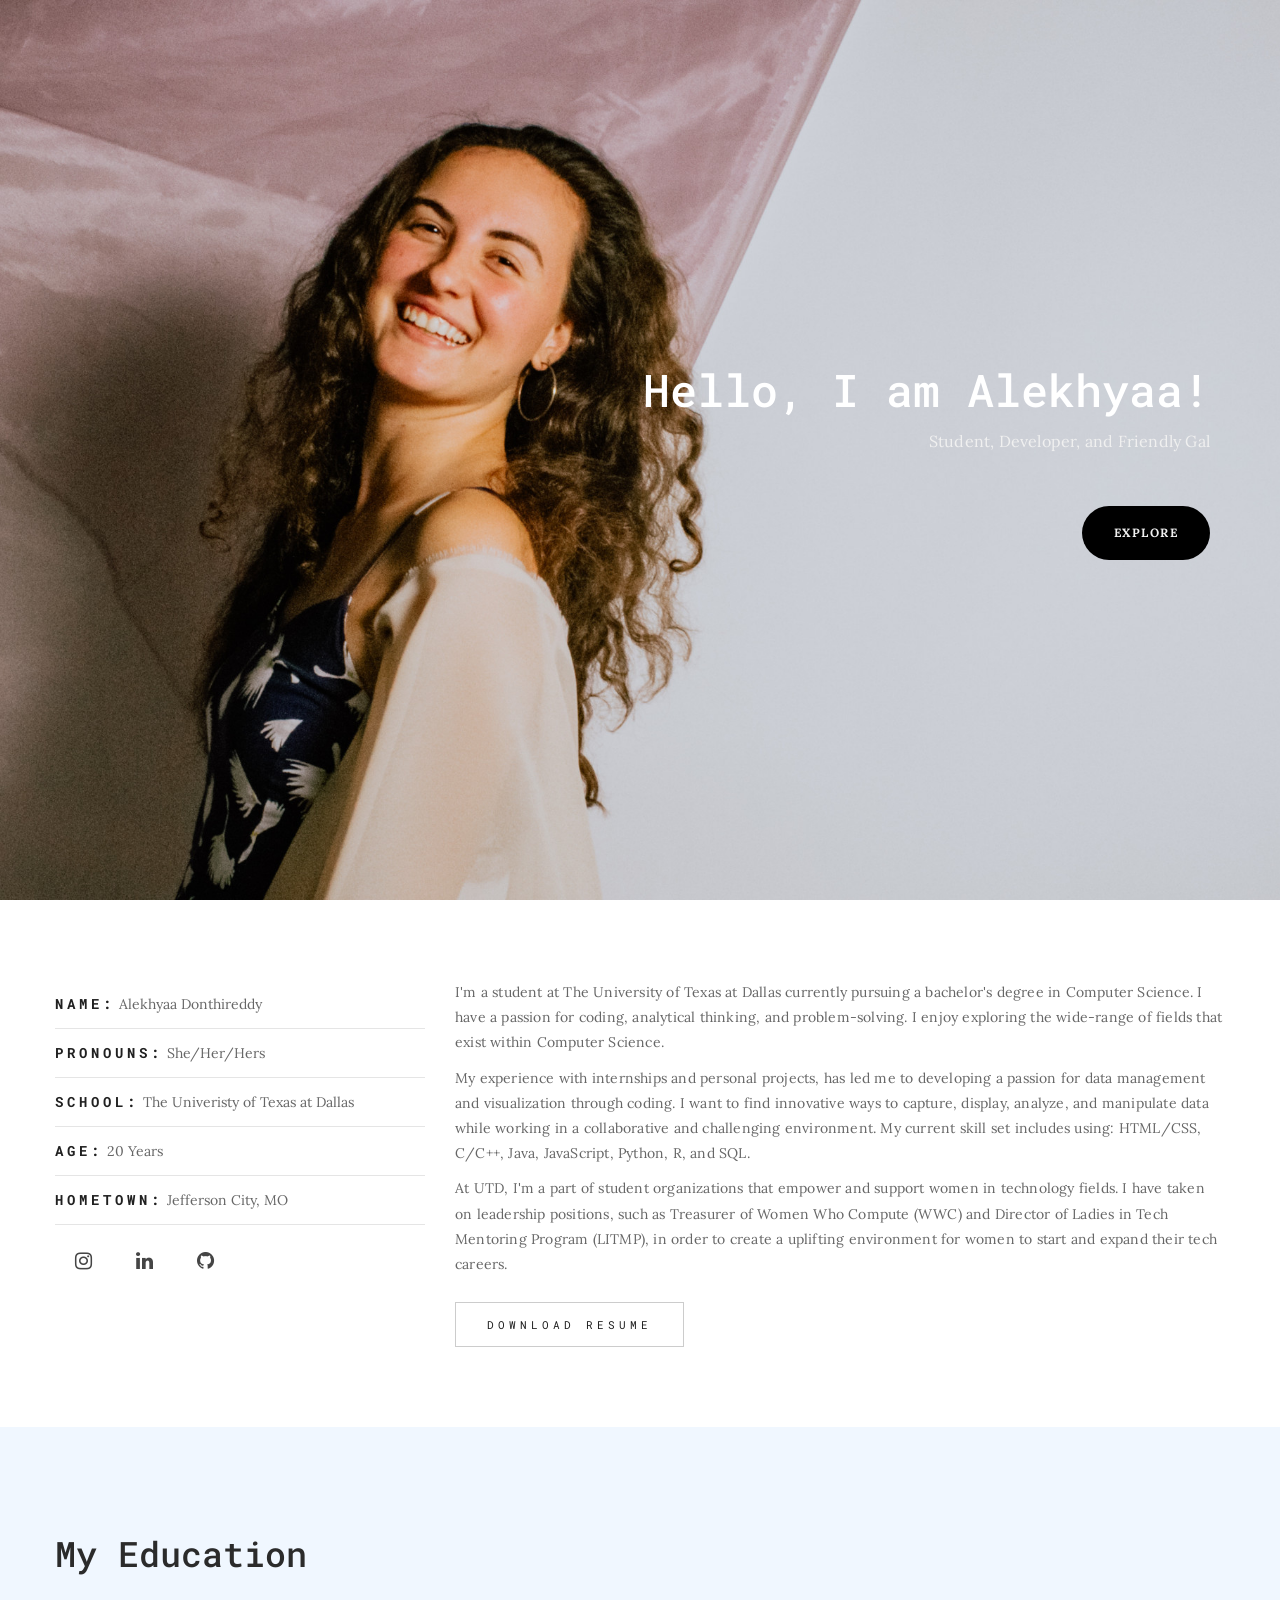
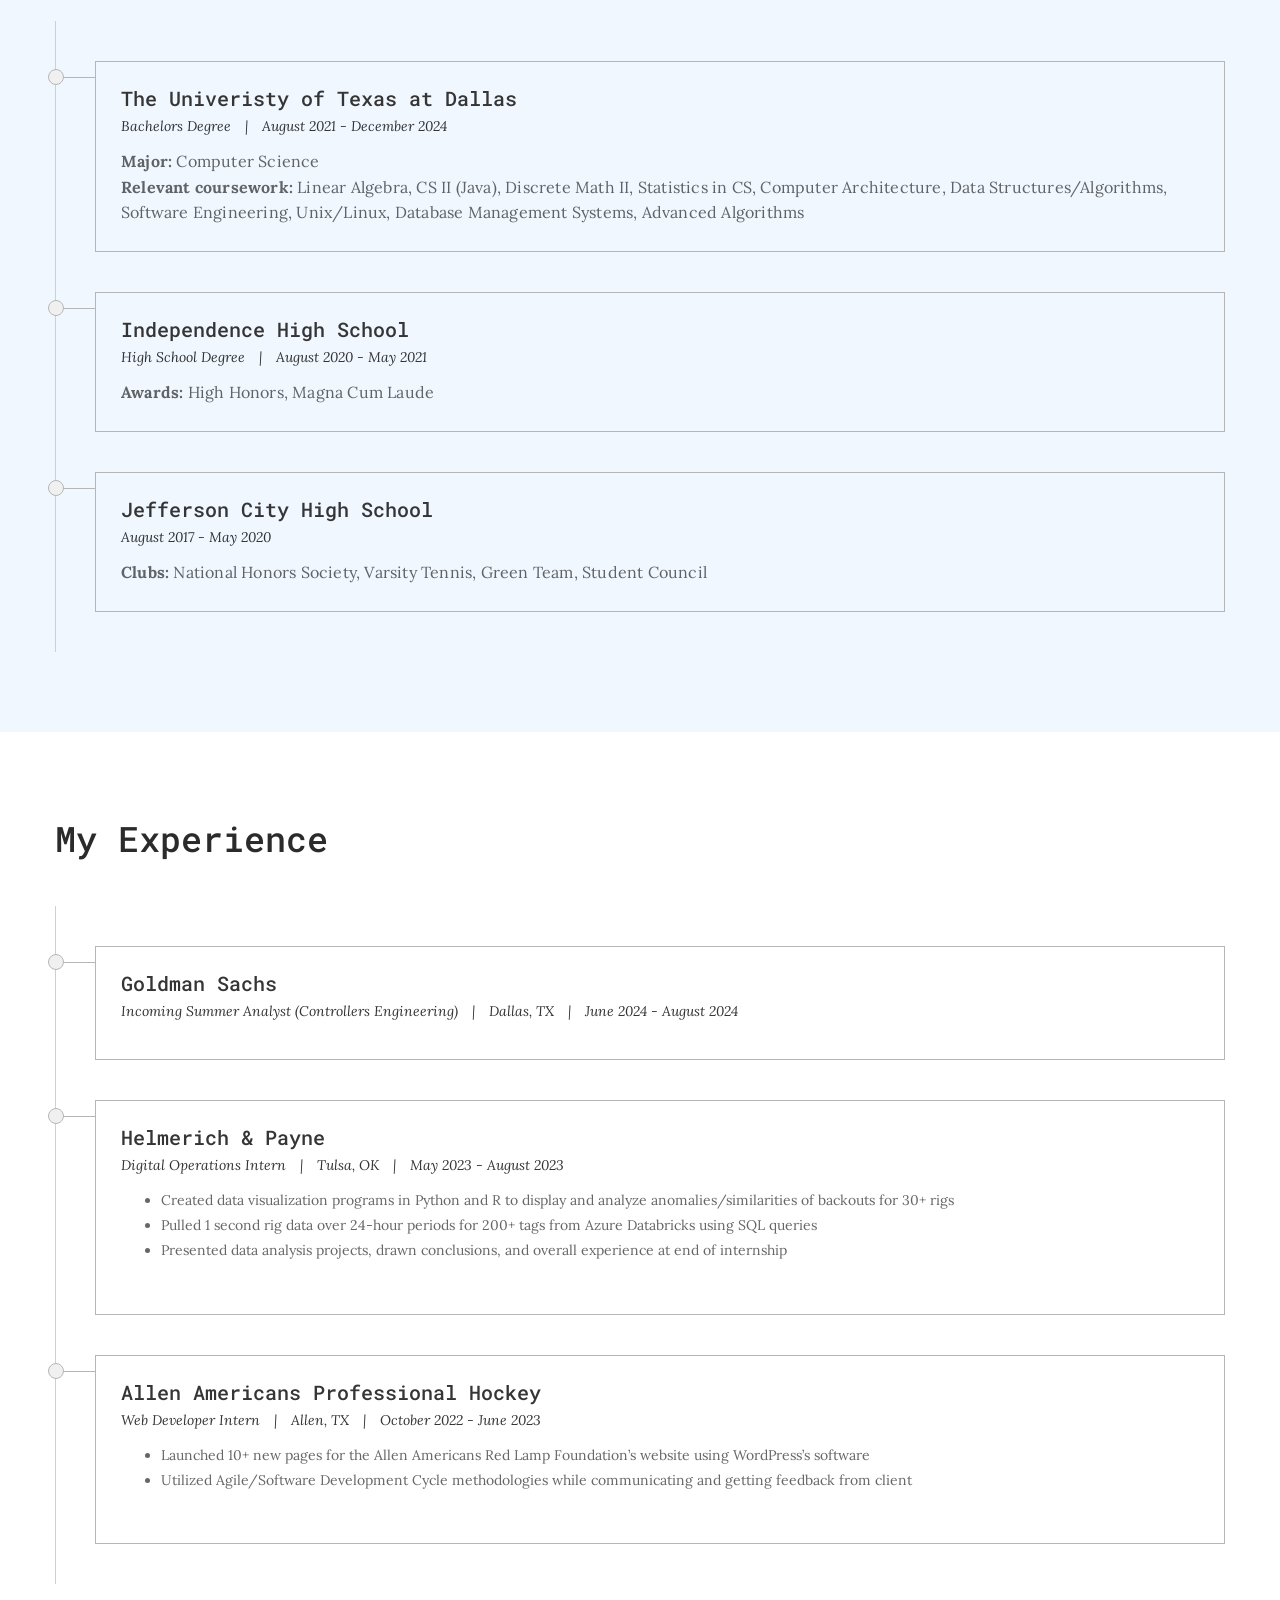
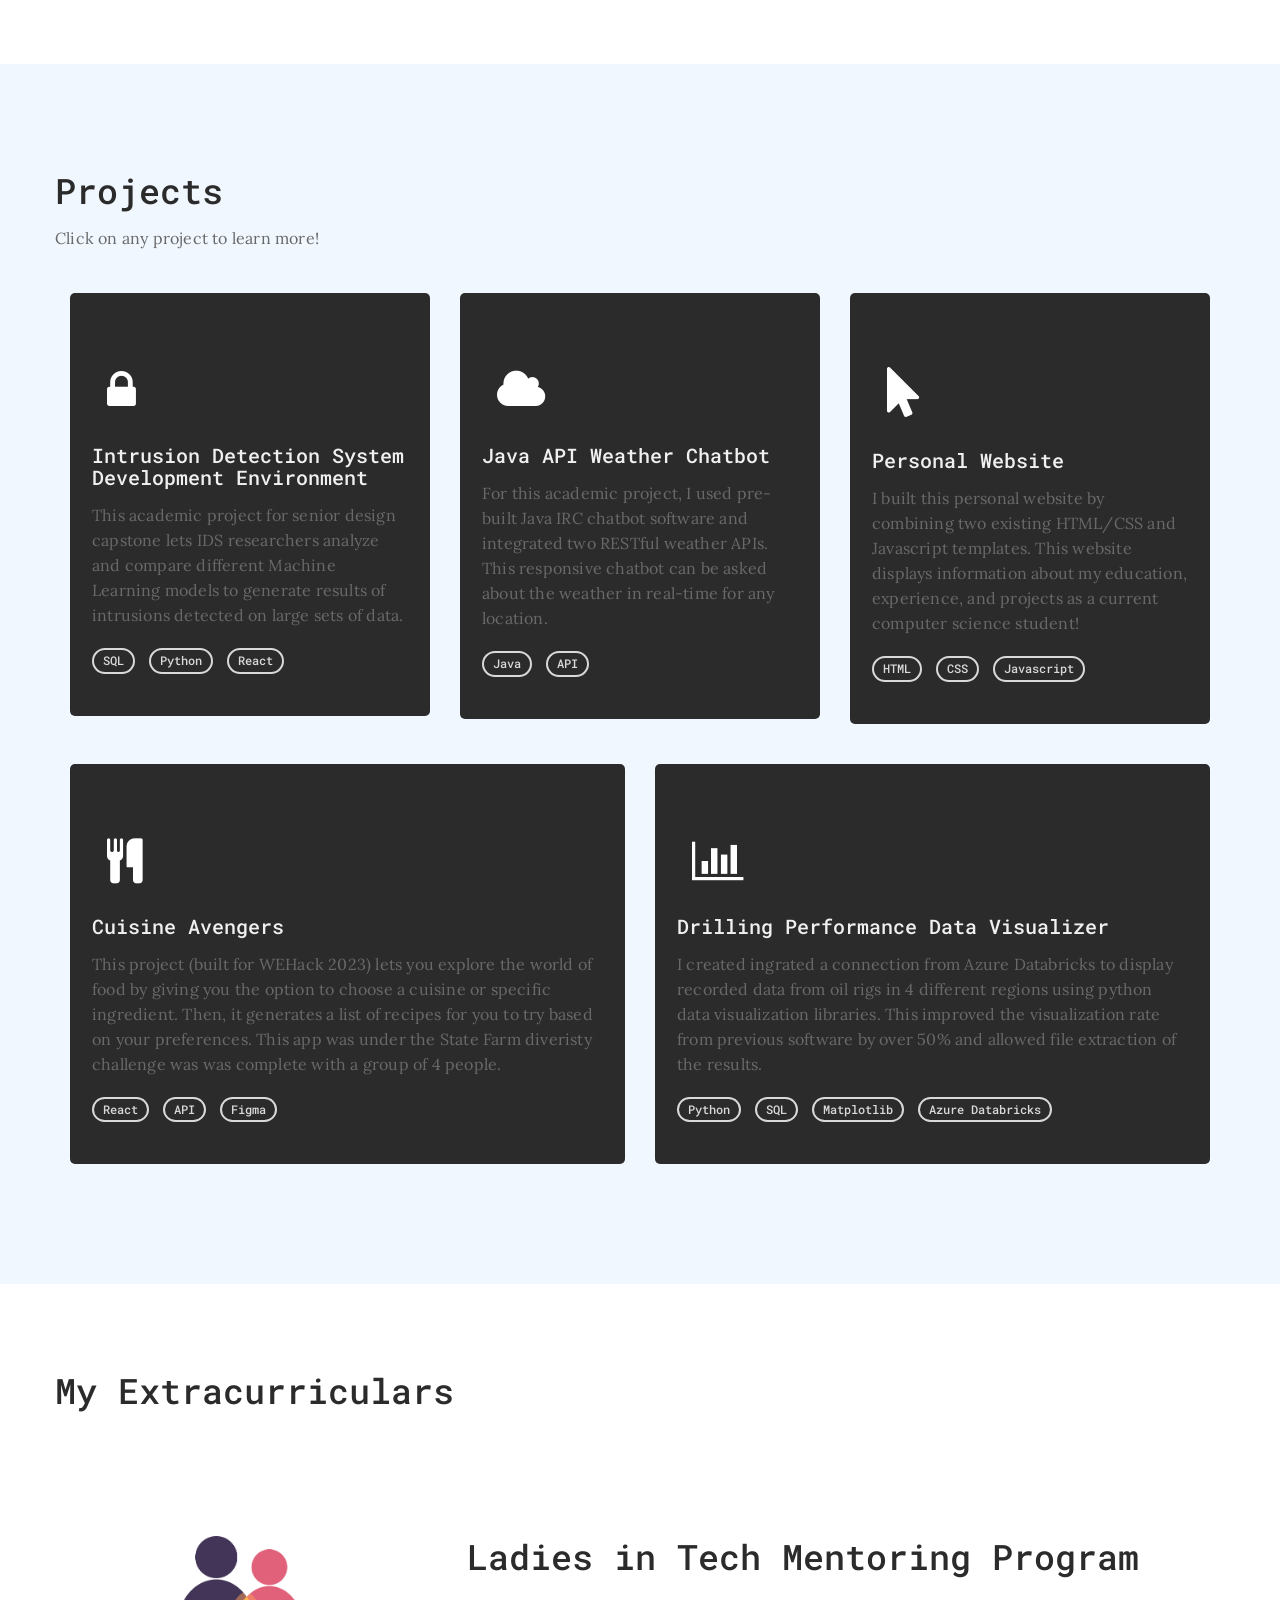
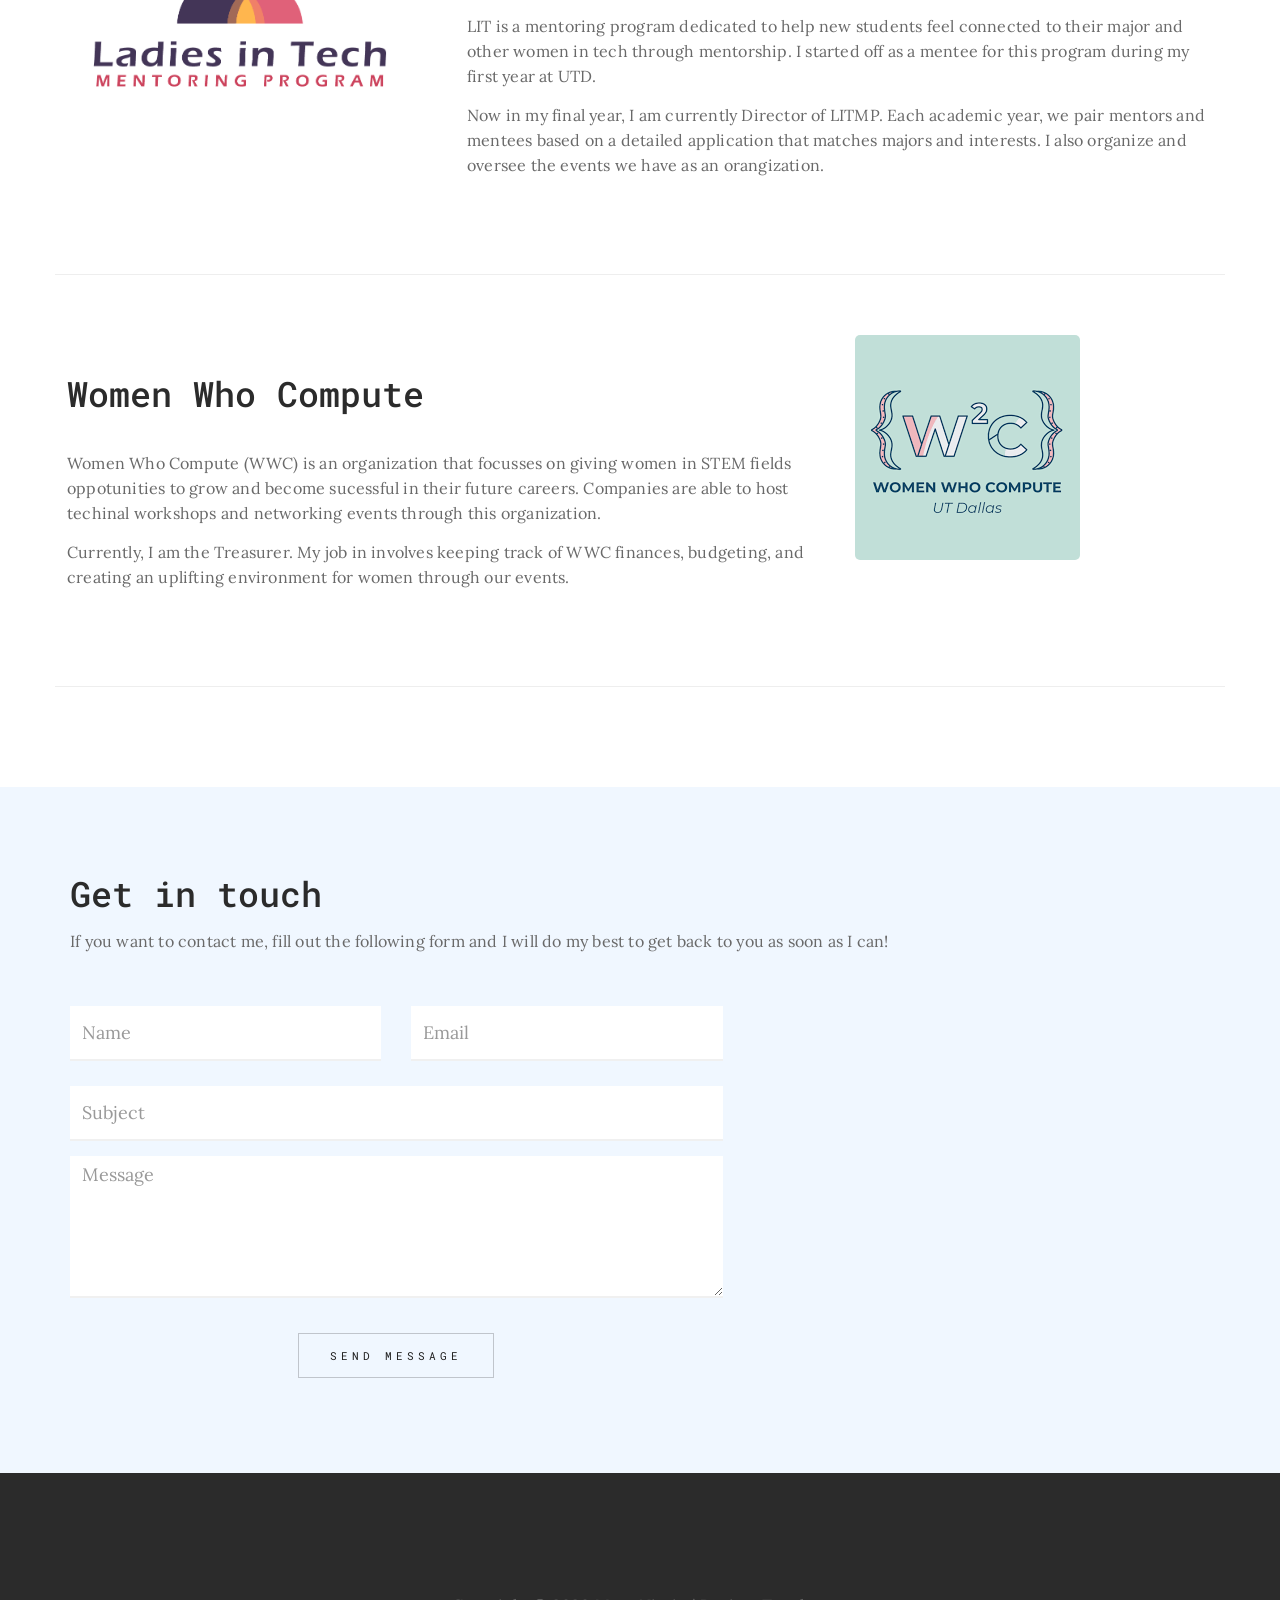
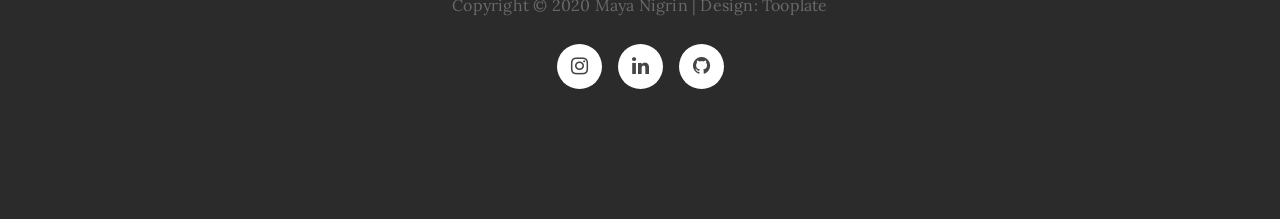
==== index.html @ be9b7cb7 "initial commit" ====
<!DOCTYPE html>
<html lang="en">
<head>

<meta charset="UTF-8">
<meta http-equiv="X-UA-Compatible" content="IE=Edge">
<meta name="google-site-verification" content="fWH8xmeEzrfW56pmObDDENPOhvNHzvVaJUzJxGHtKW8" />
<meta name="description" content="Alekhyaa Donthireddy is a student in UT Dallas's class of 2025, pursuing a major in Computer Sciences.">
<meta name="keywords" content="Alekhyaa Donthirecdy, UTD, personal website, student, computer science, programming, softare engineering">
<meta name="resource-type" content="document">
<meta name="revisit-after" content="5 days">
<meta name="classification" content="Personal">
<meta name="robots" content="ALL">
<meta name="distribution" content="Global">
<meta name="rating" content="Safe For Kids">
<meta name="copyright" content="2024, Alekhyaa Donthireddy">
<meta name="author" content="Alekhyaa Donthireddy">

<title>Alekhyaa :)</title>
<!--

Template 2087 Kalay

http://www.tooplate.com/view/2087-kalay

-->
<script src="https://www.google.com/recaptcha/api.js" async defer></script>

<link rel='stylesheet' type='text/css' href='bootstrap/css/bootstrap.min.css' >
<link rel='stylesheet' type='text/css' href='css/linea.css' >
<link rel='stylesheet' type='text/css' href='css/ionicons.min.css' >
<link rel='stylesheet' type='text/css' href='css/owl.carousel.css' >
<link rel='stylesheet' type='text/css' href='css/magnific-popup.css' >
<link rel='stylesheet' type='text/css' href='css/style.css' >
<link rel="stylesheet" href="css/bootstrap.min.css">
<link rel="stylesheet" href="css/animate.css">
<link rel="stylesheet" href="css/magnific-popup.css">
<link rel="stylesheet" href="css/font-awesome.min.css">

<!-- MAIN CSS -->
<link rel="stylesheet" href="css/tooplate-style.css">

<link rel="icon" type="image/x-icon" href="images/flower.gif">
<meta name="google-site-verification" content="9BC_hsRp1A9qG14XJBt55pO8A1qiwEz6N2zRzRb__ms" />

</head>
<body>

<!-- PRE LOADER -->
<div class="preloader">
     <div class="spinner">
          <span class="spinner-rotate"></span>
     </div>
</div>


<!-- HOME SECTION -->
<section id="home" class="parallax-section">
     <div class="container">
          <div class="row">

               <div class="col-md-offset-5 col-md-7 col-sm-12">
                    <div class="home-thumb">
                         <h1 class="wow fadeInUp" data-wow-delay="0.4s">Hello, I am Alekhyaa!</h1>
                         <p class="wow fadeInUp white-color" data-wow-delay="0.6s">Student, Developer, and Friendly Gal</p>
                         <a href="#service" class="wow fadeInUp smoothScroll btn btn-default section-btn" data-wow-delay="1s">Explore</a>
                    </div>
               </div>

          </div>
     </div>
</section>


<!-- SERVICE SECTION -->
<section id="service" class="parallax-section">
     <div class="wow fadeInUp container" data-wow-delay="0.2s">
          <div class="row">
							
        		<div class='row' >
        
        			<div class='col-md-4' >
        
        				<ul class='info-list' >
        
        					<li>
        						<strong>Name:</strong>
        						<span>Alekhyaa Donthireddy</span>
        					</li>
        
                  <li>
                    <strong>Pronouns:</strong>
                    <span>She/Her/Hers</span>
                  </li>
        
        					<li>
        						<strong>School:</strong>
        						<span>The Univeristy of Texas at Dallas</span>
        					</li>
        
        					<li>
        						<strong>Age:</strong>
        						<span>20 Years</span>
        					</li>
        
        					<li>
        						<strong>Hometown:</strong>
        						<span>Jefferson City, MO</span>
        					</li>

                  <li>
                    <ul class="social-icon">
                      <li><a target="_blank" href="https://www.instagram.com/alekhyaadonthireddy/" class="fa fa-instagram"></a></li>
                      <li><a target="_blank" href="https://www.linkedin.com/in/alekhyaa-donthireddy/" class="fa fa-linkedin"></a></li>
                      <li><a target="_blank" href="https://github.com/hialekhyaa" class="fa fa-github"></a></li>
                    </ul>
                  </li>
        
        
        				</ul>
        
        			</div>
        
        			<div class='col-md-8' >
        
        				<div class='about-text' >
        					<p>
                                   I'm a student at The University of Texas at Dallas currently pursuing a bachelor's degree in Computer Science. I have a passion for coding, analytical thinking, and problem-solving. I enjoy exploring the wide-range of fields that exist within Computer Science. 
                              </p>
                              <p>
                                   My experience with internships and personal projects, has led me to developing a passion for data management and visualization through coding. I want to find innovative ways to capture, display, analyze, and manipulate data while working in a collaborative and challenging environment. My current skill set includes using: HTML/CSS, C/C++, Java, JavaScript, Python, R, and SQL. 
                              </p>  
                              <p> 
                                   At UTD, I'm a part of student organizations that empower and support women in technology fields. I have taken on leadership positions, such as Treasurer of Women Who Compute (WWC) and Director of Ladies in Tech Mentoring Program (LITMP), in order to create a uplifting environment for women to start and expand their tech careers.
        					</p>
        
        					
        
        				</div>
        
        				<div class='about-btns' >
        
        					<a target="_blank" href='images/Resume.pdf' class='btn-custom btn-color' download='Alekhyaa Donthireddy Resume'>
        						Download Resume
        					</a>
        
        				</div>
        
        			</div>
        
        		</div>

    	</div>
    </div>
</section>


<!-- ABOUT SECTION -->
<section id="about" class="parallax-section">
     <div class="container">
          <div class="row">
               
		<div class="wow fadeInUp section-title" data-wow-delay="0.2s">

			<h2>My Education</h2>

		</div>

		<ul class='timeline' >

			<li>

				<div class='wow fadeInUp timeline-content' data-wow-delay="0.1s" >

					<h4>The Univeristy of Texas at Dallas</h4>

					<em>
						<span>Bachelors Degree</span>
						<span> | </span>
						<span>August 2021 - December 2024</span>
					</em>
					<p><b>Major:</b> Computer Science</p>
					<p>
						<b>Relevant coursework:</b>  Linear Algebra, CS II (Java), Discrete Math II, Statistics in CS, Computer Architecture, Data Structures/Algorithms, Software Engineering, Unix/Linux, Database Management Systems, Advanced Algorithms
					</p>

				</div>

			</li>


			<li>

				<div class='wow fadeInUp timeline-content' data-wow-delay="0.1s" >

					<h4>Independence High School</h4>

					<em>
						<span>High School Degree</span>
						<span> | </span>
						<span>August 2020 - May 2021</span>
					</em>

					<p>
					<b>Awards:</b> High Honors, Magna Cum Laude
					</p>

				</div>

			</li>

               <li>

				<div class='wow fadeInUp timeline-content' data-wow-delay="0.1s" >

					<h4>Jefferson City High School</h4>

					<em>
						<span>August 2017 - May 2020</span>
					</em>

					<p>
					<b>Clubs:</b> National Honors Society, Varsity Tennis, Green Team, Student Council
					</p>

				</div>

			</li>

		</ul>

          </div>
     </div>
</section>


<!-- WORK SECTION -->
<section id="work" class="parallax-section">
     <div class="container">
          <div class="row">

                <div class="wow fadeInUp section-title" data-wow-delay="0.2s">
                    
                    <h2>My Experience</h2>
                
                </div>
							
					<ul class='timeline' >
								
            <li>
                  
              <div class='wow fadeInUp timeline-content' data-wow-delay="0.1s" >
                    
                <h4>Goldman Sachs</h4>
                    
                <em>
                  <span>Incoming Summer Analyst (Controllers Engineering)</span>
                  <span> | </span>
                  <span>Dallas, TX</span>
                  <span> | </span>
                  <span>June 2024 - August 2024</span>
                </em>
                    
                <p>
                  <ul style="list-style-type:disc;">
                  </ul>
                </p>
                    
              </div>
                  
            </li>

            <li>
                  
              <div class='wow fadeInUp timeline-content' data-wow-delay="0.1s" >
                    
                <h4>Helmerich & Payne</h4>
                    
                <em>
                  <span>Digital Operations Intern</span>
                  <span> | </span>
                  <span>Tulsa, OK</span>
                  <span> | </span>
                  <span>May 2023 - August 2023</span>
                </em>
                    
                <p>
                  <ul style="list-style-type:disc;">
                      <li>Created data visualization programs in Python and R to display and analyze anomalies/similarities of backouts for 30+ rigs</li>
                      <li>Pulled 1 second rig data over 24-hour periods for 200+ tags from Azure Databricks using SQL queries</li>
                      <li>Presented data analysis projects, drawn conclusions, and overall experience at end of internship</li>

                  </ul>
                  <br>       
                </p>
                    
              </div>
                  
            </li>

            <li>
                  
              <div class='wow fadeInUp timeline-content' data-wow-delay="0.1s" >
                    
                <h4>Allen Americans Professional Hockey</h4>
                    
                <em>
                  <span>Web Developer Intern</span>
                  <span> | </span>
                  <span>Allen, TX</span>
                  <span> | </span>
                  <span>October 2022 - June 2023</span>
                </em>
                    
                <p>
                  <ul style="list-style-type:disc;">
                    <li>Launched 10+ new pages for the Allen Americans Red Lamp Foundation’s website using WordPress’s software</li>
                    <li>Utilized Agile/Software Development Cycle methodologies while communicating and getting feedback from client </li>
                  </ul>
                  <br>
                </p>
                    
              </div>
                  
            </li>
			
		</ul>

          </div>
     </div>
</section>


<!-- PROJECT SECTION -->
<section id="about" class="parallax-section">
     <div class="container">
          <div class="row">

               <div class="wow fadeInUp section-title" data-wow-delay="0.2s">
                    <!-- SECTION TITLE -->
                    <h2>Projects</h2>
                    <p>Click on any project to learn more!</p>
               </div>

               <div class="col-md-4 col-sm-6 wow fadeInUp" data-wow-delay="0.4s">
                    <a target="_blank" href="https://github.com/ManishMallik/CS4485Project">
                    <div class="service-thumb">
                         <i class="fa fa-lock" style="font-size: 45px; padding-left: 15px;"></i>
                         <h4 class="white-color">Intrusion Detection System Development Environment</h4>
                         <p>This academic project for senior design capstone lets IDS researchers analyze and compare different Machine Learning models to generate results of intrusions detected on large sets of data.</p>
                         <div class="skill-container">
                            <button class="skill"><h6>SQL</h6></button>
                            <button class="skill"><h6>Python</h6></button>
                            <button class="skill"><h6>React</h6></button>
                         </div>
                    </div>
                    </a>
               </div>

               <div class="col-md-4 col-sm-6 wow fadeInUp" data-wow-delay="0.4s">
                    <a target="_blank" href="https://devpost.com/software/cuisine-avengers">
                    <div class="service-thumb">
                         <i class="fa fa-cloud" style="font-size: 45px; padding-left: 15px;"></i>
                         <h4 class="white-color">Java API Weather Chatbot</h4>
                         <p>For this academic project, I used pre-built Java IRC chatbot software and integrated two RESTful weather APIs. This responsive chatbot can be asked about the weather in real-time for any location.</p>
                         <div class="skill-container">
                            <button class="skill"><h6>Java</h6></button>
                            <button class="skill"><h6>API</h6></button>
                         </div>
                    </div>
                    </a>
               </div>

               <div class="col-md-4 col-sm-6 wow fadeInUp" data-wow-delay="0.4s">
                    <a target="_blank" href="">
                    <div class="service-thumb">
                         <i class="fa fa-mouse-pointer" style="font-size: 50px; padding-left: 15px;"></i>
                         <h4 class="white-color">Personal Website</h4>
                         <p>I built this personal website by combining two existing HTML/CSS and Javascript templates. This website displays information about my education, experience, and projects as a current computer science student! </p>
                         <div class="skill-container">
                            <button class="skill"><h6>HTML</h6></button>
                            <button class="skill"><h6>CSS</h6></button>
                            <button class="skill"><h6>Javascript</h6></button>
                         </div>
                    </div>
                    </a>
               </div>


            </div>
            <br>
            <br>
            <div class="row">

               <div class="col-md-6 col-sm-6 wow fadeInUp" data-wow-delay="0.4s">
                    <a target="_blank" href="https://devpost.com/software/cuisine-avengers">
                    <div class="service-thumb">
                         <i class="fa fa-cutlery" style="font-size: 45px; padding-left: 15px;"></i>
                         <h4 class="white-color">Cuisine Avengers</h4>
                         <p>This project (built for WEHack 2023) lets you explore the world of food by giving you the option to choose a cuisine or specific ingredient. Then, it generates a list of recipes for you to try based on your preferences. This app was under the State Farm diveristy challenge was was complete with a group of 4 people. </p>
                         <div class="skill-container">
                            <button class="skill"><h6>React</h6></button>
                            <button class="skill"><h6>API</h6></button>
                            <button class="skill"><h6>Figma</h6></button>
                         </div>
                    </div>
                    </a>
               </div>
               

            <div class="col-md-6 col-sm-6 wow fadeInUp" data-wow-delay="0.4s">
               <a target="_blank" href="https://github.com/hialekhyaa/H-P-backout-project">
               <div class="service-thumb">
                    <i class="fa fa-bar-chart" style="font-size: 45px; padding-left: 15px;"></i>
                    <h4 class="white-color">Drilling Performance Data Visualizer</h4>
                    <p>I created ingrated a connection from Azure Databricks to display recorded data from oil rigs in 4 different regions using python data visualization libraries. This improved the visualization rate from previous software by over 50% and allowed file extraction of the results.</p>
                    <div class="skill-container">
                       <button class="skill"><h6>Python</h6></button>
                       <button class="skill"><h6>SQL</h6></button>
                       <button class="skill"><h6>Matplotlib</h6></button>
                       <button class="skill"><h6>Azure Databricks</h6></button>
                    </div>
               </div>
               </a>
          </div>
          </div>

            <div class="row">

          <br>
            <br>

          </div>
     </div>
</section>


<!-- EXTRACURRICULAR SECTION -->
<section id="service" class="parallax-section">
   <div class="container">
        <div class="row">
               
            <div class="wow fadeInUp section-title" data-wow-delay="0.2s">
								
				<h2>My Extracurriculars</h2>
								
			</div>
							
			<div class="row">
               <br><br>
               <div class="col-md-4 col-sm-8">
                    <div class="about-image-thumb">
                         <img src="images/muses.jpg" class="wow fadeInUp img-responsive" data-wow-delay="0.6s" alt="about image">
                    </div>
               </div>

               <div class="col-md-8 col-sm-12">
                    <div class="about-thumb">
                         <div class="wow fadeInUp section-title" data-wow-delay="0.6s">
                              <a target="_blank" href="https://mitmuses.github.io/"><h2>Ladies in Tech Mentoring Program</h2></a>
                              <br>
                              <p>LIT is a mentoring program dedicated to help new students feel connected to their major and other women in tech through mentorship. I started off as a mentee for this program during my first year at UTD.</p>
                              <p>Now in my final year, I am currently Director of LITMP. Each academic year, we pair mentors and mentees based on a detailed application that matches majors and interests. I also organize and oversee the events we have as an orangization.</p>
                         </div>
                    </div>
               </div>
               <br><br>
          </div>
          <hr>
          <div class="row">
               <br><br>
               <div class="col-md-8 col-sm-12">
                    <div class="about-thumb">
                         <div class="wow fadeInUp section-title" data-wow-delay="0.6s">
                              <a target="_blank" href="https://upop.mit.edu/"><h2>Women Who Compute</h2></a>
                             <br>
                              <p> Women Who Compute (WWC) is an organization that focusses on giving women in STEM fields oppotunities to grow and become sucessful in their future careers. Companies are able to host techinal workshops and networking events through this organization. </p>
                              <p>Currently, I am the Treasurer. My job in involves keeping track of WWC finances, budgeting, and creating an uplifting environment for women through our events.</p>
                         </div>
                    </div>
               </div>
               
               <div class="col-md-4 col-sm-8">
                    <div class="about-image-thumb">
                         <img src="images/upop.png" class="wow fadeInUp img-responsive" data-wow-delay="0.6s" alt="about image">
                    </div>
               </div>
              <br><br>
          </div>		
          <hr>

       </div>
   </div>
</section>


<!-- CONTACT SECTION -->
<section id="contact" class="parallax-section">
     <div class="container">
          <div class="row">

               <div class="col-md-12 col-sm-12">
                    <!-- SECTION TITLE -->
                    <div class="wow fadeInUp section-title" data-wow-delay="0.2s">
                         <h2>Get in touch</h2>
                         <p>If you want to contact me, fill out the following form and I will do my best to get back to you as soon as I can!</p>
                    </div>
               </div>

               <div class="col-md-7 col-sm-10">
                    <!-- CONTACT FORM HERE -->
                    <div class="wow fadeInUp" data-wow-delay="0.4s">
                        <form id='contact-form' data-toggle='validator' method='post' action='https://formsubmit.co/hialekhyaa@gmail.com' >
										
                				<div id='contact-form-result' ></div>
                
                				<div class='row' >
                
                					<div class='col-md-6' >
                						<div class='form-group' >
                
                							<input type='text' class='form-control' placeholder='Name' name='name_field' id='name_field' required>
                							<div class='help-block with-errors' ></div>
                
                						</div>												
                					</div>
                
                					<div class='col-md-6' >
                						<div class='form-group' >
                
                							<input type='email' class='form-control' placeholder='Email' name='email_field' id='email_field' required>
                							<div class='help-block with-errors' ></div>
                
                						</div>
                					</div>
                
                				</div>
                
                				<div class='form-group' >
                
                					<input type='text' class='form-control' placeholder='Subject' name='subject_field' id='subject_field' required>
                					<div class='help-block with-errors' ></div>
                
                				</div>
                
                				<div class='form-group' >
                
                					<textarea class='form-control' placeholder='Message' name='message_area' id='message_area' rows='5' required></textarea>
                					<div class='help-block with-errors' ></div>
                
                				</div>

                        <br>

                        <script>
                          var form = document.getElementById('contact-form');
                          form.addEventListener("submit", function(event){
                              if (grecaptcha.getResponse() === '') {                            
                                event.preventDefault();
                                alert('You must select the reCaptcha before sending your message.');
                              }
                            }
                          , false);
                        </script>
                
                				<div class='form-group text-center' >
                					<button type='submit' class='btn-custom btn-color' >
                						Send Message
                					</button>
                				</div>
                
                			</form>

                    </div>
               </div>
          </div>
     </div>
</section>


<!-- FOOTER SECTION -->
<footer>
    <div class="container bottom">
        <div class="row">

               <div class="wow fadeInUp col-md-12 col-sm-12" data-wow-delay="0.4s">
                    <p>Copyright &copy; 2020 Maya Nigrin 
                    | Design: Tooplate</p>
                    <div class="wow fadeInUp" data-wow-delay="0.4s">
                         <ul class="social-icon" style="text-align: center;">
                              <li><a target="_blank" href="https://www.instagram.com/alekhyaadonthireddy/" class="fa fa-instagram"></a></li>
                              <li><a target="_blank" href="https://www.linkedin.com/in/mnigrin/" class="fa fa-linkedin"></a></li>
                              <li><a target="_blank" href="https://github.com/mayigrin" class="fa fa-github"></a></li>
                         </ul>
                    </div>
          </div>
     </div>
</footer>

<!-- SCRIPTS -->
<script src="js/jquery.js"></script>
<script src="js/bootstrap.min.js"></script>
<script src="js/jquery.parallax.js"></script>
<script src="js/smoothscroll.js"></script>
<script src="js/jquery.magnific-popup.min.js"></script>
<script src="js/magnific-popup-options.js"></script>
<script src="js/wow.min.js"></script>
<script src="js/custom.js"></script>

</body>
</html>
---- css/linea.css ----
@charset "UTF-8";

@font-face {
  font-family: "linea";
  src:url("../fonts/linea.eot");
  src:url("../fonts/linea.eot?#iefix") format("embedded-opentype"),
    url("../fonts/linea.woff") format("woff"),
    url("../fonts/linea.ttf") format("truetype"),
    url("../fonts/linea.svg#linea") format("svg");
  font-weight: normal;
  font-style: normal;

}

[data-icon]:before {
  font-family: "linea" !important;
  content: attr(data-icon);
  font-style: normal !important;
  font-weight: normal !important;
  font-variant: normal !important;
  text-transform: none !important;
  speak: none;
  line-height: 1;
  -webkit-font-smoothing: antialiased;
  -moz-osx-font-smoothing: grayscale;
}

[class^="icon-"]:before,
[class*=" icon-"]:before {
  font-family: "linea" !important;
  font-style: normal !important;
  font-weight: normal !important;
  font-variant: normal !important;
  text-transform: none !important;
  speak: none;
  line-height: 1;
  -webkit-font-smoothing: antialiased;
  -moz-osx-font-smoothing: grayscale;
}

.icon-basic-accelerator:before {
  content: "a";
}
.icon-basic-alarm:before {
  content: "b";
}
.icon-basic-anchor:before {
  content: "c";
}
.icon-basic-anticlockwise:before {
  content: "d";
}
.icon-basic-archive:before {
  content: "e";
}
.icon-basic-archive-full:before {
  content: "f";
}
.icon-basic-ban:before {
  content: "g";
}
.icon-basic-battery-charge:before {
  content: "h";
}
.icon-basic-battery-empty:before {
  content: "i";
}
.icon-basic-battery-full:before {
  content: "j";
}
.icon-basic-battery-half:before {
  content: "k";
}
.icon-basic-bolt:before {
  content: "l";
}
.icon-basic-book:before {
  content: "m";
}
.icon-basic-book-pen:before {
  content: "n";
}
.icon-basic-book-pencil:before {
  content: "o";
}
.icon-basic-bookmark:before {
  content: "p";
}
.icon-basic-calculator:before {
  content: "q";
}
.icon-basic-calendar:before {
  content: "r";
}
.icon-basic-cards-diamonds:before {
  content: "s";
}
.icon-basic-cards-hearts:before {
  content: "t";
}
.icon-basic-case:before {
  content: "u";
}
.icon-basic-chronometer:before {
  content: "v";
}
.icon-basic-clessidre:before {
  content: "w";
}
.icon-basic-clock:before {
  content: "x";
}
.icon-basic-clockwise:before {
  content: "y";
}
.icon-basic-cloud:before {
  content: "z";
}
.icon-basic-clubs:before {
  content: "A";
}
.icon-basic-compass:before {
  content: "B";
}
.icon-basic-cup:before {
  content: "C";
}
.icon-basic-diamonds:before {
  content: "D";
}
.icon-basic-display:before {
  content: "E";
}
.icon-basic-download:before {
  content: "F";
}
.icon-basic-exclamation:before {
  content: "G";
}
.icon-basic-eye:before {
  content: "H";
}
.icon-basic-eye-closed:before {
  content: "I";
}
.icon-basic-female:before {
  content: "J";
}
.icon-basic-flag1:before {
  content: "K";
}
.icon-basic-flag2:before {
  content: "L";
}
.icon-basic-floppydisk:before {
  content: "M";
}
.icon-basic-folder:before {
  content: "N";
}
.icon-basic-folder-multiple:before {
  content: "O";
}
.icon-basic-gear:before {
  content: "P";
}
.icon-basic-geolocalize-01:before {
  content: "Q";
}
.icon-basic-geolocalize-05:before {
  content: "R";
}
.icon-basic-globe:before {
  content: "S";
}
.icon-basic-gunsight:before {
  content: "T";
}
.icon-basic-hammer:before {
  content: "U";
}
.icon-basic-headset:before {
  content: "V";
}
.icon-basic-heart:before {
  content: "W";
}
.icon-basic-heart-broken:before {
  content: "X";
}
.icon-basic-helm:before {
  content: "Y";
}
.icon-basic-home:before {
  content: "Z";
}
.icon-basic-info:before {
  content: "0";
}
.icon-basic-ipod:before {
  content: "1";
}
.icon-basic-joypad:before {
  content: "2";
}
.icon-basic-key:before {
  content: "3";
}
.icon-basic-keyboard:before {
  content: "4";
}
.icon-basic-laptop:before {
  content: "5";
}
.icon-basic-life-buoy:before {
  content: "6";
}
.icon-basic-lightbulb:before {
  content: "7";
}
.icon-basic-link:before {
  content: "8";
}
.icon-basic-lock:before {
  content: "9";
}
.icon-basic-lock-open:before {
  content: "!";
}
.icon-basic-magic-mouse:before {
  content: "\"";
}
.icon-basic-magnifier:before {
  content: "#";
}
.icon-basic-magnifier-minus:before {
  content: "$";
}
.icon-basic-magnifier-plus:before {
  content: "%";
}
.icon-basic-mail:before {
  content: "&";
}
.icon-basic-mail-multiple:before {
  content: "'";
}
.icon-basic-mail-open:before {
  content: "(";
}
.icon-basic-mail-open-text:before {
  content: ")";
}
.icon-basic-male:before {
  content: "*";
}
.icon-basic-map:before {
  content: "+";
}
.icon-basic-message:before {
  content: ",";
}
.icon-basic-message-multiple:before {
  content: "-";
}
.icon-basic-message-txt:before {
  content: ".";
}
.icon-basic-mixer2:before {
  content: "/";
}
.icon-basic-mouse:before {
  content: ":";
}
.icon-basic-notebook:before {
  content: ";";
}
.icon-basic-notebook-pen:before {
  content: "<";
}
.icon-basic-notebook-pencil:before {
  content: "=";
}
.icon-basic-paperplane:before {
  content: ">";
}
.icon-basic-pencil-ruler:before {
  content: "?";
}
.icon-basic-pencil-ruler-pen:before {
  content: "@";
}
.icon-basic-photo:before {
  content: "[";
}
.icon-basic-picture:before {
  content: "]";
}
.icon-basic-picture-multiple:before {
  content: "^";
}
.icon-basic-pin1:before {
  content: "_";
}
.icon-basic-pin2:before {
  content: "`";
}
.icon-basic-postcard:before {
  content: "{";
}
.icon-basic-postcard-multiple:before {
  content: "|";
}
.icon-basic-printer:before {
  content: "}";
}
.icon-basic-question:before {
  content: "~";
}
.icon-basic-rss:before {
  content: "\\";
}
.icon-basic-server:before {
  content: "\e000";
}
.icon-basic-server2:before {
  content: "\e001";
}
.icon-basic-server-cloud:before {
  content: "\e002";
}
.icon-basic-server-download:before {
  content: "\e003";
}
.icon-basic-server-upload:before {
  content: "\e004";
}
.icon-basic-settings:before {
  content: "\e005";
}
.icon-basic-share:before {
  content: "\e006";
}
.icon-basic-sheet:before {
  content: "\e007";
}
.icon-basic-sheet-multiple:before {
  content: "\e008";
}
.icon-basic-sheet-pen:before {
  content: "\e009";
}
.icon-basic-sheet-pencil:before {
  content: "\e00a";
}
.icon-basic-sheet-txt:before {
  content: "\e00b";
}
.icon-basic-signs:before {
  content: "\e00c";
}
.icon-basic-smartphone:before {
  content: "\e00d";
}
.icon-basic-spades:before {
  content: "\e00e";
}
.icon-basic-spread:before {
  content: "\e00f";
}
.icon-basic-spread-bookmark:before {
  content: "\e010";
}
.icon-basic-spread-text:before {
  content: "\e011";
}
.icon-basic-spread-text-bookmark:before {
  content: "\e012";
}
.icon-basic-star:before {
  content: "\e013";
}
.icon-basic-tablet:before {
  content: "\e014";
}
.icon-basic-target:before {
  content: "\e015";
}
.icon-basic-todo:before {
  content: "\e016";
}
.icon-basic-todo-pen:before {
  content: "\e017";
}
.icon-basic-todo-pencil:before {
  content: "\e018";
}
.icon-basic-todo-txt:before {
  content: "\e019";
}
.icon-basic-todolist-pen:before {
  content: "\e01a";
}
.icon-basic-todolist-pencil:before {
  content: "\e01b";
}
.icon-basic-trashcan:before {
  content: "\e01c";
}
.icon-basic-trashcan-full:before {
  content: "\e01d";
}
.icon-basic-trashcan-refresh:before {
  content: "\e01e";
}
.icon-basic-trashcan-remove:before {
  content: "\e01f";
}
.icon-basic-upload:before {
  content: "\e020";
}
.icon-basic-usb:before {
  content: "\e021";
}
.icon-basic-video:before {
  content: "\e022";
}
.icon-basic-watch:before {
  content: "\e023";
}
.icon-basic-webpage:before {
  content: "\e024";
}
.icon-basic-webpage-img-txt:before {
  content: "\e025";
}
.icon-basic-webpage-multiple:before {
  content: "\e026";
}
.icon-basic-webpage-txt:before {
  content: "\e027";
}
.icon-basic-world:before {
  content: "\e028";
}
.icon-ecommerce-bag:before {
  content: "\e029";
}
.icon-ecommerce-bag-check:before {
  content: "\e02a";
}
.icon-ecommerce-bag-cloud:before {
  content: "\e02b";
}
.icon-ecommerce-bag-download:before {
  content: "\e02c";
}
.icon-ecommerce-bag-minus:before {
  content: "\e02d";
}
.icon-ecommerce-bag-plus:before {
  content: "\e02e";
}
.icon-ecommerce-bag-refresh:before {
  content: "\e02f";
}
.icon-ecommerce-bag-remove:before {
  content: "\e030";
}
.icon-ecommerce-bag-search:before {
  content: "\e031";
}
.icon-ecommerce-bag-upload:before {
  content: "\e032";
}
.icon-ecommerce-banknote:before {
  content: "\e033";
}
.icon-ecommerce-banknotes:before {
  content: "\e034";
}
.icon-ecommerce-basket:before {
  content: "\e035";
}
.icon-ecommerce-basket-check:before {
  content: "\e036";
}
.icon-ecommerce-basket-cloud:before {
  content: "\e037";
}
.icon-ecommerce-basket-download:before {
  content: "\e038";
}
.icon-ecommerce-basket-minus:before {
  content: "\e039";
}
.icon-ecommerce-basket-plus:before {
  content: "\e03a";
}
.icon-ecommerce-basket-refresh:before {
  content: "\e03b";
}
.icon-ecommerce-basket-remove:before {
  content: "\e03c";
}
.icon-ecommerce-basket-search:before {
  content: "\e03d";
}
.icon-ecommerce-basket-upload:before {
  content: "\e03e";
}
.icon-ecommerce-bath:before {
  content: "\e03f";
}
.icon-ecommerce-cart:before {
  content: "\e040";
}
.icon-ecommerce-cart-check:before {
  content: "\e041";
}
.icon-ecommerce-cart-cloud:before {
  content: "\e042";
}
.icon-ecommerce-cart-content:before {
  content: "\e043";
}
.icon-ecommerce-cart-download:before {
  content: "\e044";
}
.icon-ecommerce-cart-minus:before {
  content: "\e045";
}
.icon-ecommerce-cart-plus:before {
  content: "\e046";
}
.icon-ecommerce-cart-refresh:before {
  content: "\e047";
}
.icon-ecommerce-cart-remove:before {
  content: "\e048";
}
.icon-ecommerce-cart-search:before {
  content: "\e049";
}
.icon-ecommerce-cart-upload:before {
  content: "\e04a";
}
.icon-ecommerce-cent:before {
  content: "\e04b";
}
.icon-ecommerce-colon:before {
  content: "\e04c";
}
.icon-ecommerce-creditcard:before {
  content: "\e04d";
}
.icon-ecommerce-diamond:before {
  content: "\e04e";
}
.icon-ecommerce-dollar:before {
  content: "\e04f";
}
.icon-ecommerce-euro:before {
  content: "\e050";
}
.icon-ecommerce-franc:before {
  content: "\e051";
}
.icon-ecommerce-gift:before {
  content: "\e052";
}
.icon-ecommerce-graph1:before {
  content: "\e053";
}
.icon-ecommerce-graph2:before {
  content: "\e054";
}
.icon-ecommerce-graph3:before {
  content: "\e055";
}
.icon-ecommerce-graph-decrease:before {
  content: "\e056";
}
.icon-ecommerce-graph-increase:before {
  content: "\e057";
}
.icon-ecommerce-guarani:before {
  content: "\e058";
}
.icon-ecommerce-kips:before {
  content: "\e059";
}
.icon-ecommerce-lira:before {
  content: "\e05a";
}
.icon-ecommerce-megaphone:before {
  content: "\e05b";
}
.icon-ecommerce-money:before {
  content: "\e05c";
}
.icon-ecommerce-naira:before {
  content: "\e05d";
}
.icon-ecommerce-pesos:before {
  content: "\e05e";
}
.icon-ecommerce-pound:before {
  content: "\e05f";
}
.icon-ecommerce-receipt:before {
  content: "\e060";
}
.icon-ecommerce-receipt-bath:before {
  content: "\e061";
}
.icon-ecommerce-receipt-cent:before {
  content: "\e062";
}
.icon-ecommerce-receipt-dollar:before {
  content: "\e063";
}
.icon-ecommerce-receipt-euro:before {
  content: "\e064";
}
.icon-ecommerce-receipt-franc:before {
  content: "\e065";
}
.icon-ecommerce-receipt-guarani:before {
  content: "\e066";
}
.icon-ecommerce-receipt-kips:before {
  content: "\e067";
}
.icon-ecommerce-receipt-lira:before {
  content: "\e068";
}
.icon-ecommerce-receipt-naira:before {
  content: "\e069";
}
.icon-ecommerce-receipt-pesos:before {
  content: "\e06a";
}
.icon-ecommerce-receipt-pound:before {
  content: "\e06b";
}
.icon-ecommerce-receipt-rublo:before {
  content: "\e06c";
}
.icon-ecommerce-receipt-rupee:before {
  content: "\e06d";
}
.icon-ecommerce-receipt-tugrik:before {
  content: "\e06e";
}
.icon-ecommerce-receipt-won:before {
  content: "\e06f";
}
.icon-ecommerce-receipt-yen:before {
  content: "\e070";
}
.icon-ecommerce-receipt-yen2:before {
  content: "\e071";
}
.icon-ecommerce-recept-colon:before {
  content: "\e072";
}
.icon-ecommerce-rublo:before {
  content: "\e073";
}
.icon-ecommerce-rupee:before {
  content: "\e074";
}
.icon-ecommerce-safe:before {
  content: "\e075";
}
.icon-ecommerce-sale:before {
  content: "\e076";
}
.icon-ecommerce-sales:before {
  content: "\e077";
}
.icon-ecommerce-ticket:before {
  content: "\e078";
}
.icon-ecommerce-tugriks:before {
  content: "\e079";
}
.icon-ecommerce-wallet:before {
  content: "\e07a";
}
.icon-ecommerce-won:before {
  content: "\e07b";
}
.icon-ecommerce-yen:before {
  content: "\e07c";
}
.icon-ecommerce-yen2:before {
  content: "\e07d";
}
.icon-music-beginning-button:before {
  content: "\e029";
}
.icon-music-bell:before {
  content: "\e02a";
}
.icon-music-cd:before {
  content: "\e02b";
}
.icon-music-diapason:before {
  content: "\e02c";
}
.icon-music-eject-button:before {
  content: "\e02d";
}
.icon-music-end-button:before {
  content: "\e02e";
}
.icon-music-fastforward-button:before {
  content: "\e02f";
}
.icon-music-headphones:before {
  content: "\e030";
}
.icon-music-ipod:before {
  content: "\e031";
}
.icon-music-loudspeaker:before {
  content: "\e032";
}
.icon-music-microphone:before {
  content: "\e033";
}
.icon-music-microphone-old:before {
  content: "\e034";
}
.icon-music-mixer:before {
  content: "\e035";
}
.icon-music-mute:before {
  content: "\e036";
}
.icon-music-note-multiple:before {
  content: "\e037";
}
.icon-music-note-single:before {
  content: "\e038";
}
.icon-music-pause-button:before {
  content: "\e039";
}
.icon-music-play-button:before {
  content: "\e03a";
}
.icon-music-playlist:before {
  content: "\e03b";
}
.icon-music-radio-ghettoblaster:before {
  content: "\e03c";
}
.icon-music-radio-portable:before {
  content: "\e03d";
}
.icon-music-record:before {
  content: "\e03e";
}
.icon-music-recordplayer:before {
  content: "\e03f";
}
.icon-music-repeat-button:before {
  content: "\e040";
}
.icon-music-rewind-button:before {
  content: "\e041";
}
.icon-music-shuffle-button:before {
  content: "\e042";
}
.icon-music-stop-button:before {
  content: "\e043";
}
.icon-music-tape:before {
  content: "\e044";
}
.icon-music-volume-down:before {
  content: "\e045";
}
.icon-music-volume-up:before {
  content: "\e046";
}
.icon-ecommerce-bag:before {
  content: "\e047";
}
.icon-ecommerce-bag-check:before {
  content: "\e048";
}
.icon-ecommerce-bag-cloud:before {
  content: "\e049";
}
.icon-ecommerce-bag-download:before {
  content: "\e04a";
}
.icon-ecommerce-bag-minus:before {
  content: "\e04b";
}
.icon-ecommerce-bag-plus:before {
  content: "\e04c";
}
.icon-ecommerce-bag-refresh:before {
  content: "\e04d";
}
.icon-ecommerce-bag-remove:before {
  content: "\e04e";
}
.icon-ecommerce-bag-search:before {
  content: "\e04f";
}
.icon-ecommerce-bag-upload:before {
  content: "\e050";
}
.icon-ecommerce-banknote:before {
  content: "\e051";
}
.icon-ecommerce-banknotes:before {
  content: "\e052";
}
.icon-ecommerce-basket:before {
  content: "\e053";
}
.icon-ecommerce-basket-check:before {
  content: "\e054";
}
.icon-ecommerce-basket-cloud:before {
  content: "\e055";
}
.icon-ecommerce-basket-download:before {
  content: "\e056";
}
.icon-ecommerce-basket-minus:before {
  content: "\e057";
}
.icon-ecommerce-basket-plus:before {
  content: "\e058";
}
.icon-ecommerce-basket-refresh:before {
  content: "\e059";
}
.icon-ecommerce-basket-remove:before {
  content: "\e05a";
}
.icon-ecommerce-basket-search:before {
  content: "\e05b";
}
.icon-ecommerce-basket-upload:before {
  content: "\e05c";
}
.icon-ecommerce-bath:before {
  content: "\e05d";
}
.icon-ecommerce-cart:before {
  content: "\e05e";
}
.icon-ecommerce-cart-check:before {
  content: "\e05f";
}
.icon-ecommerce-cart-cloud:before {
  content: "\e060";
}
.icon-ecommerce-cart-content:before {
  content: "\e061";
}
.icon-ecommerce-cart-download:before {
  content: "\e062";
}
.icon-ecommerce-cart-minus:before {
  content: "\e063";
}
.icon-ecommerce-cart-plus:before {
  content: "\e064";
}
.icon-ecommerce-cart-refresh:before {
  content: "\e065";
}
.icon-ecommerce-cart-remove:before {
  content: "\e066";
}
.icon-ecommerce-cart-search:before {
  content: "\e067";
}
.icon-ecommerce-cart-upload:before {
  content: "\e068";
}
.icon-ecommerce-cent:before {
  content: "\e069";
}
.icon-ecommerce-colon:before {
  content: "\e06a";
}
.icon-ecommerce-creditcard:before {
  content: "\e06b";
}
.icon-ecommerce-diamond:before {
  content: "\e06c";
}
.icon-ecommerce-dollar:before {
  content: "\e06d";
}
.icon-ecommerce-euro:before {
  content: "\e06e";
}
.icon-ecommerce-franc:before {
  content: "\e06f";
}
.icon-ecommerce-gift:before {
  content: "\e070";
}
.icon-ecommerce-graph1:before {
  content: "\e071";
}
.icon-ecommerce-graph2:before {
  content: "\e072";
}
.icon-ecommerce-graph3:before {
  content: "\e073";
}
.icon-ecommerce-graph-decrease:before {
  content: "\e074";
}
.icon-ecommerce-graph-increase:before {
  content: "\e075";
}
.icon-ecommerce-guarani:before {
  content: "\e076";
}
.icon-ecommerce-kips:before {
  content: "\e077";
}
.icon-ecommerce-lira:before {
  content: "\e078";
}
.icon-ecommerce-megaphone:before {
  content: "\e079";
}
.icon-ecommerce-money:before {
  content: "\e07a";
}
.icon-ecommerce-naira:before {
  content: "\e07b";
}
.icon-ecommerce-pesos:before {
  content: "\e07c";
}
.icon-ecommerce-pound:before {
  content: "\e07d";
}
.icon-ecommerce-receipt:before {
  content: "\e07e";
}
.icon-ecommerce-receipt-bath:before {
  content: "\e07f";
}
.icon-ecommerce-receipt-cent:before {
  content: "\e080";
}
.icon-ecommerce-receipt-dollar:before {
  content: "\e081";
}
.icon-ecommerce-receipt-euro:before {
  content: "\e082";
}
.icon-ecommerce-receipt-franc:before {
  content: "\e083";
}
.icon-ecommerce-receipt-guarani:before {
  content: "\e084";
}
.icon-ecommerce-receipt-kips:before {
  content: "\e085";
}
.icon-ecommerce-receipt-lira:before {
  content: "\e086";
}
.icon-ecommerce-receipt-naira:before {
  content: "\e087";
}
.icon-ecommerce-receipt-pesos:before {
  content: "\e088";
}
.icon-ecommerce-receipt-pound:before {
  content: "\e089";
}
.icon-ecommerce-receipt-rublo:before {
  content: "\e08a";
}
.icon-ecommerce-receipt-rupee:before {
  content: "\e08b";
}
.icon-ecommerce-receipt-tugrik:before {
  content: "\e08c";
}
.icon-ecommerce-receipt-won:before {
  content: "\e08d";
}
.icon-ecommerce-receipt-yen:before {
  content: "\e08e";
}
.icon-ecommerce-receipt-yen2:before {
  content: "\e08f";
}
.icon-ecommerce-recept-colon:before {
  content: "\e090";
}
.icon-ecommerce-rublo:before {
  content: "\e091";
}
.icon-ecommerce-rupee:before {
  content: "\e092";
}
.icon-ecommerce-safe:before {
  content: "\e093";
}
.icon-ecommerce-sale:before {
  content: "\e094";
}
.icon-ecommerce-sales:before {
  content: "\e095";
}
.icon-ecommerce-ticket:before {
  content: "\e096";
}
.icon-ecommerce-tugriks:before {
  content: "\e097";
}
.icon-ecommerce-wallet:before {
  content: "\e098";
}
.icon-ecommerce-won:before {
  content: "\e099";
}
.icon-ecommerce-yen:before {
  content: "\e09a";
}
.icon-ecommerce-yen2:before {
  content: "\e09b";
}
---- css/tooplate-style.css ----
/*

Template 2087 Kalay

http://www.tooplate.com/view/2087-kalay

*/

@import url('https://fonts.googleapis.com/css?family=Poppins:300,400');
@import url(https://fonts.googleapis.com/css?family=Roboto+Mono:400,500,700,300,100|Lora:400,400italic,700,700italic);

body {
    background: #ffffff;
    font-family: Lora, serif;
    font-style: normal;
    font-weight: normal;
    overflow-x: hidden;
}
*{
	font-family: inherit;
}
html, body {
  width: 100%;
  height: 100%;
}
.view-project,
.portfolio-filters > li > a,
.p-table > .header > .price,
.info-list > li > strong,
.btn-custom,
.menu-items > li > a,


/*---------------------------------------
  Typorgraphy              
-----------------------------------------*/

h1, h2, h3, h4, h5, h6{
	font-family: 'Roboto Mono', sans-serif;
}
.color{
	color:#303F9F;
}
h1 {
  color: #ffffff;
  font-size: 45px;
  line-height: normal;
}

h2 {
  color: #2b2b2b;
  font-size: 35px;
  line-height: 52px;
  margin-top: 0px;
}

h3 {
  color: #282828;
  font-size: 16px;
  line-height: 32px;
  letter-spacing: 6px;
  text-transform: uppercase;
}

h4 {
  color: #353535;
  font-size: 20px;
}

h6 {
  margin: 2px 2px;
}

p {
  color: #696969;
  font-size: 16px;
  font-weight: normal;
  line-height: 25px;
  letter-spacing: 0.2px;
}

.bg-grey {
  background: #2b2b2b !important;
}

.white-color {
  color: #f0f0f0;
}



/*---------------------------------------
  Buttons               
-----------------------------------------*/

.section-btn {
  background: #000000;
  border: none;
  border-radius: 50px;
  color: #f0f0f0;
  font-size: 12px;
  font-weight: bold;
  letter-spacing: 1.5px;
  padding: 18px 32px;
  margin-top: 42px;
  text-transform: uppercase;
  -webkit-transition: all ease-in-out 0.4s;
  transition: all ease-in-out 0.4s;
}

.section-btn:focus,
.section-btn:hover {
  background: #ffffff;
  color: #000000;
}



/*---------------------------------------
  General               
-----------------------------------------*/

html{
  -webkit-font-smoothing: antialiased;
}

a {
  color: #757557;
  -webkit-transition: 0.5s;
  transition: 0.5s;
  text-decoration: none !important;
}

a:hover, a:active, a:focus {
  color: #000000;
  outline: none;
}

* {
  -webkit-box-sizing: border-box;
  box-sizing: border-box;
}

*:before,
*:after {
  -webkit-box-sizing: border-box;
  box-sizing: border-box;
}

.parallax-section {
  background-attachment: fixed !important;
  background-size: cover !important;
}

.section-title {
  margin: 0;
  padding-bottom: 32px;
}

#service, #about, #work,
#contact, footer {
  position: relative;
  padding-top: 80px;
  padding-bottom: 80px;
}

#about, #contact {
  background: #f0f7ff;
}


/*---------------------------------------
  Pre loader section              
-----------------------------------------*/

.preloader {
  position: fixed;
  top: 0;
  left: 0;
  width: 100%;
  height: 100%;
  z-index: 99999;
  display: flex;
  flex-flow: row nowrap;
  justify-content: center;
  align-items: center;
  background: none repeat scroll 0 0 #ffffff;
}

.spinner {
  border: 1px solid transparent;
  border-radius: 5px;
  position: relative;
}

.spinner:before {
  content: '';
  box-sizing: border-box;
  position: absolute;
  top: 50%;
  left: 50%;
  width: 65px;
  height: 65px;
  margin-top: -10px;
  margin-left: -10px;
  border-radius: 50%;
  border: 2px solid #454545;
  border-top-color: #ffffff;
  animation: spinner .9s linear infinite;
}

@-webkit-@keyframes spinner {
  to {transform: rotate(360deg);}
}

@keyframes spinner {
  to {transform: rotate(360deg);}
}



/*---------------------------------------
  Home section              
-----------------------------------------*/

#home {
  background: url('../images/home-bg.jpg') 50% 0 repeat-y fixed;
  background-size: cover;
  background-position: center center;
  display: -webkit-box;
  display: -webkit-flex;
   display: -ms-flexbox;
  display: flex;
  -webkit-box-align: center;
  -webkit-align-items: center;
  -ms-flex-align: center;
   align-items: center;
  height: 100vh;
  position: relative;
  text-align: right;
}



/*---------------------------------------
  Service section              
-----------------------------------------*/

.service-thumb {
  background: #2b2b2b;
  border-radius: 5px;
  padding: 42px 22px;
  cursor: crosshair;
  position: relative;
  top: 0;
  -webkit-transition: all ease-in-out 0.4s;
  transition: all ease-in-out 0.4s;
}

.service-thumb:hover {
  background: #ffffff;
  top: -5px;
}

.service-thumb:hover .fa,
.service-thumb:hover h4 {
  color: #2b2b2b;
}

.service-thumb h4 {
  padding-bottom: 5px;
}

.skill-container {
  margin-top: 20px;
}

.skill {
  margin-right: 10px;
  padding: 2px 7px;
  border-style: solid;
  border-radius: 2em;
  border-color: #d9d9d9;
  background: #2b2b2b;
  color: #d9d9d9;
}

.skill:hover {
  border-color: #2b2b2b;
  background: #d9d9d9;
  color: #2b2b2b;
  cursor: crosshair;
}

.service-thumb:hover .skill {
  border-color: #2b2b2b;
  background: #d9d9d9;
  color: #2b2b2b;
}

.service-thumb:hover .skill:hover {
  border-color: #d9d9d9;
  background: #2b2b2b;
  color: #d9d9d9;
}

.service-thumb .fa {
  color: #ffffff;
  font-size: 62px;
  text-align: center;
  margin-top: 32px;
  margin-bottom: 22px;
}

.about-text > p{
	font-size:14px;
	color:rgba(0,0,0,.6);
	line-height:1.8em;
}
.about-text{
	margin-bottom:25px;
}
.about-btns > .btn-custom{
	margin-right:25px;
}
a.btn-custom{
	color:#FFF;
	text-decoration:none;
}
.btn-custom{
	color:#FFF;
	letter-spacing:4px;
	text-transform:uppercase;
	text-decoration:none;
	text-align:center;
	font-size:11px;
	font-weight:400;
	display:inline-block;
	*display:inline;
	*zoom:1;
	line-height:1em;
	padding:17px 32px;
	position:relative;
	z-index:5;
	background:transparent;
	border:none;
}
.btn-custom:after{
	content: ' ';
	position:absolute;
	top:0;
	left:-10px;
	right:-10px;
	bottom:0;
	-webkit-transform:rotate(-4deg);
	-moz-transform:rotate(-4deg);
	-ms-transform:rotate(-4deg);
	-o-transform:rotate(-4deg);
	transform:rotate(-4deg);
	z-index:-1;
	opacity:0;
	visibility:hidden;
	background:rgba(0,0,0,.3);
	-webkit-transition:all .3s cubic-bezier(.785,.135,.15,.86);
	-moz-transition:all .3s cubic-bezier(.785,.135,.15,.86);
	transition:all .3s cubic-bezier(.785,.135,.15,.86);
}
.btn-custom:before{
	content: ' ';
	position:absolute;
	top:0;
	left:0;
	right:0;
	bottom:0;
	z-index:2;
	border:solid 1px #FFF;
	border-color:rgba(255,255,255,.8);
}
.btn-custom:hover:after{
	opacity:1;
	visibility:visible;
}
.btn-custom.btn-color:after{
	background:#303F9F;
}
.btn-custom.btn-color:hover:after{
	opacity:.4;
}
.btn-custom.btn-color{
	color:#202020;
}
.btn-custom.btn-color > span:before,
.btn-custom.btn-color > span:after{
	background:rgba(0,0,0,.2);
}
.btn-custom.btn-color:before{
	border-color:rgba(0,0,0,.2);
}
.info-list{
	padding:0;
	margin:0;
	list-style:none;
}
.info-list > li{
	padding:14px 0;
	border-bottom:solid 1px rgba(0,0,0,.1);
}
.info-list > li:last-of-type{
	border:none;
}
.info-list > li > strong{
	letter-spacing:4px;
	color:#202020;
	text-transform:uppercase;
}
.info-list > li > span{
	color:rgba(0,0,0,.6);
}

.bg-grey .fa {
  color: #ffffff;
}


/*---------------------------------------
  About section              
-----------------------------------------*/

#about {
  padding-top: 100px;
}

.about-image-thumb img {
  border-radius: 5px;
  margin-bottom: 22px;
}

.about-image-thumb .social-icon li a {
  background: #f0f0f0;
}

.about-thumb {
  padding: 32px 12px;
}

.about-thumb p {
  padding: 2px 0;
}
.timeline-block .section-header{
	margin-bottom:80px;
}
.timeline{
	margin:0;
	padding:0;
	list-style:none;
	position:relative;
	padding:40px 0;
}
.timeline:before{
	content: ' ';
	position:absolute;
	top:0;
	left:0;
	height:100%;
	width:1px;
	background:#D0D0D0;
}
.timeline > li{
	padding-left:40px;
	margin-bottom:40px;
	font-size:14px;
	color:rgba(0,0,0,.6);
	line-height:1.8em;
}
.timeline > li:last-of-type{
	margin-bottom:0;
}
.timeline > li > .timeline-content{
	padding:25px;
	border:solid 1px #B6B6B6;
	position:relative;
}
.timeline > li > .timeline-content:before{
	content: ' ';
	position:absolute;
	top:15px;
	left:-40px;
	width:40px;
	height:1px;
	background:#B6B6B6;
}
.timeline > li > .timeline-content:after{
	content: ' ';
	position:absolute;
	height:16px;
	width:16px;
	border-radius:50%;
	background:#F0F0F0;
	border:solid 1px #B6B6B6;
	top:7px;
	left:-48px;
}
.timeline > li > .timeline-content > h4{
	margin:0;
	margin-bottom:5px;
}
.timeline > li > .timeline-content > em{
	margin-bottom:10px;
	display:block;
	color:rgba(0,0,0,.8);
}
.timeline > li > .timeline-content > em > span{
	margin-right:10px;
}
.timeline > li > .timeline-content > p{
	margin:0;
	line-height:1.6em;
	color:rgba(0,0,0,.6);
}



/*---------------------------------------
  Work section              
-----------------------------------------*/

.work-thumb {
  margin: 22px 0 12px 0;
  padding: 0;
  overflow: hidden;
  position: relative;
  text-align: left;
}

.work-thumb img {
  border-radius: 5px;
}

.work-thumb h2 {
  font-size: 25px;
}

.work-thumb-overlay {
  position: absolute;
  background: #7682cc;
  border-radius: 5px;
  cursor: crosshair;
  opacity: 0;
  width: 100%;
  height: 100%;
  padding: 82px 42px;
  -webkit-transition: all ease-in-out 0.4s;
  transition: all ease-in-out 0.4s;
}

.work-thumb:hover .work-thumb-overlay {
  opacity: 1;
}



/*---------------------------------------
  Contact section              
-----------------------------------------*/

.contact-info .fa {
  padding-right: 5px;
}

#contact .form-control {
  border: none;
  border-bottom: 2px solid #f0f0f0;
  border-radius: 0px;
  box-shadow: none;
  font-size: 18px;
  margin-top: 10px;
  margin-bottom: 10px;
  -webkit-transition: all ease-in-out 0.4s;
  transition: all ease-in-out 0.4s;
}

#contact .form-control:focus {
  border-bottom-color: #999999;
}

#contact input {
  height: 55px;
}

#contact button#submit {
  background: #2b2b2b;
  border: none;
  border-radius: 50px;
  color: #ffffff;
  height: 50px;
  margin-top: 24px;
}

#contact button#submit:hover {
  background: #7682cc;
  color: #ffffff;
}



/*---------------------------------------
  Footer section              
-----------------------------------------*/

footer {
  background: #2b2b2b;
  text-align: center;
  padding: 120px 0;
}

footer p {
  padding-bottom: 16px;
}



/*---------------------------------------
  Social icon             
-----------------------------------------*/

.social-icon {
  position: relative;
  padding: 0;
  margin: 0;
  text-align: left;
}

.social-icon li {
  display: inline-block;
  list-style: none;
}

.social-icon li a {
  background: #ffffff;
  border-radius: 100%;
  color: #454545;
  cursor: pointer;
  font-size: 20px;
  text-decoration: none;
  transition: all 0.4s ease-in-out;
  width: 45px;
  height: 45px;
  line-height: 45px;
  text-align: center;
  vertical-align: middle;
  position: relative;
  top: 0;
  margin: 0px 6px 10px 6px;
}

.social-icon li a:hover {
  background: #000000;
  color: #ffffff;
  transform: scale(1.1);
  top: -5px;
}



/*---------------------------------------
  Mobile Responsive styles              
-----------------------------------------*/

@media (max-width: 980px) {
  #home {
    height: 55vh;
  }

  .service-thumb {
    margin-top: 12px;
    margin-bottom: 22px;
  }

  .contact-info {
    margin-top: 22px;
  }
}


@media (max-width: 768px) {
  #home {
    height: 85vh;
  }
}


@media (max-width: 580px) {

  h1 {
    font-size: 29px;
  }

  h2 {
    font-size: 23px;
  }

  #home {
    height: 95vh;
  }

  .contact-info {
    margin-top: 42px;
  }
}


@media (max-width: 320px) {
  #home {
    height: 125vh;
  }
}

@media(max-width:992px){
	.info-list{
		margin-bottom:25px;
	}
	.p-table,
	.service{
		margin-bottom:25px;
	}
	.skills-block .skill{
		margin-bottom:40px;
	}
	div:last-of-type > .p-table,
	div:last-of-type > .skill:last-of-type,
	div:last-of-type > .servic{
		margin-bottom:0;
	}
	.portfolio-items > li{
		width:50%;
	}
	.section{
		padding-top:90px;
	}
	.section-block{
		padding:90px;
		padding-top:0;
	}
	.contact-info-icons{
		margin-top:60px;
	}
}
@media(max-width:768px){
	.portfolio-items > li{
		width:100%;
	}
	.main-content{
		top:0;
		left:0;
		right:0;
		bottom:0;
	}
	.about-btns > .btn-custom{
		margin-bottom:10px;
	}
	.intro-text > .intro-btns > .btn-custom{
		margin-bottom:10px;
	}
	.intro-text > h1{
		font-size:62px;
	}
}
@media(max-width:550px){
	.section{
		padding-top:70px;
	}
	.section-block{
		padding:70px;
		padding-top:0;
	}
}
@media(max-width:400px){
	.section{
		padding-top:40px;
	}
	.section-block{
		padding:40px;
		padding-top:0;
	}
}
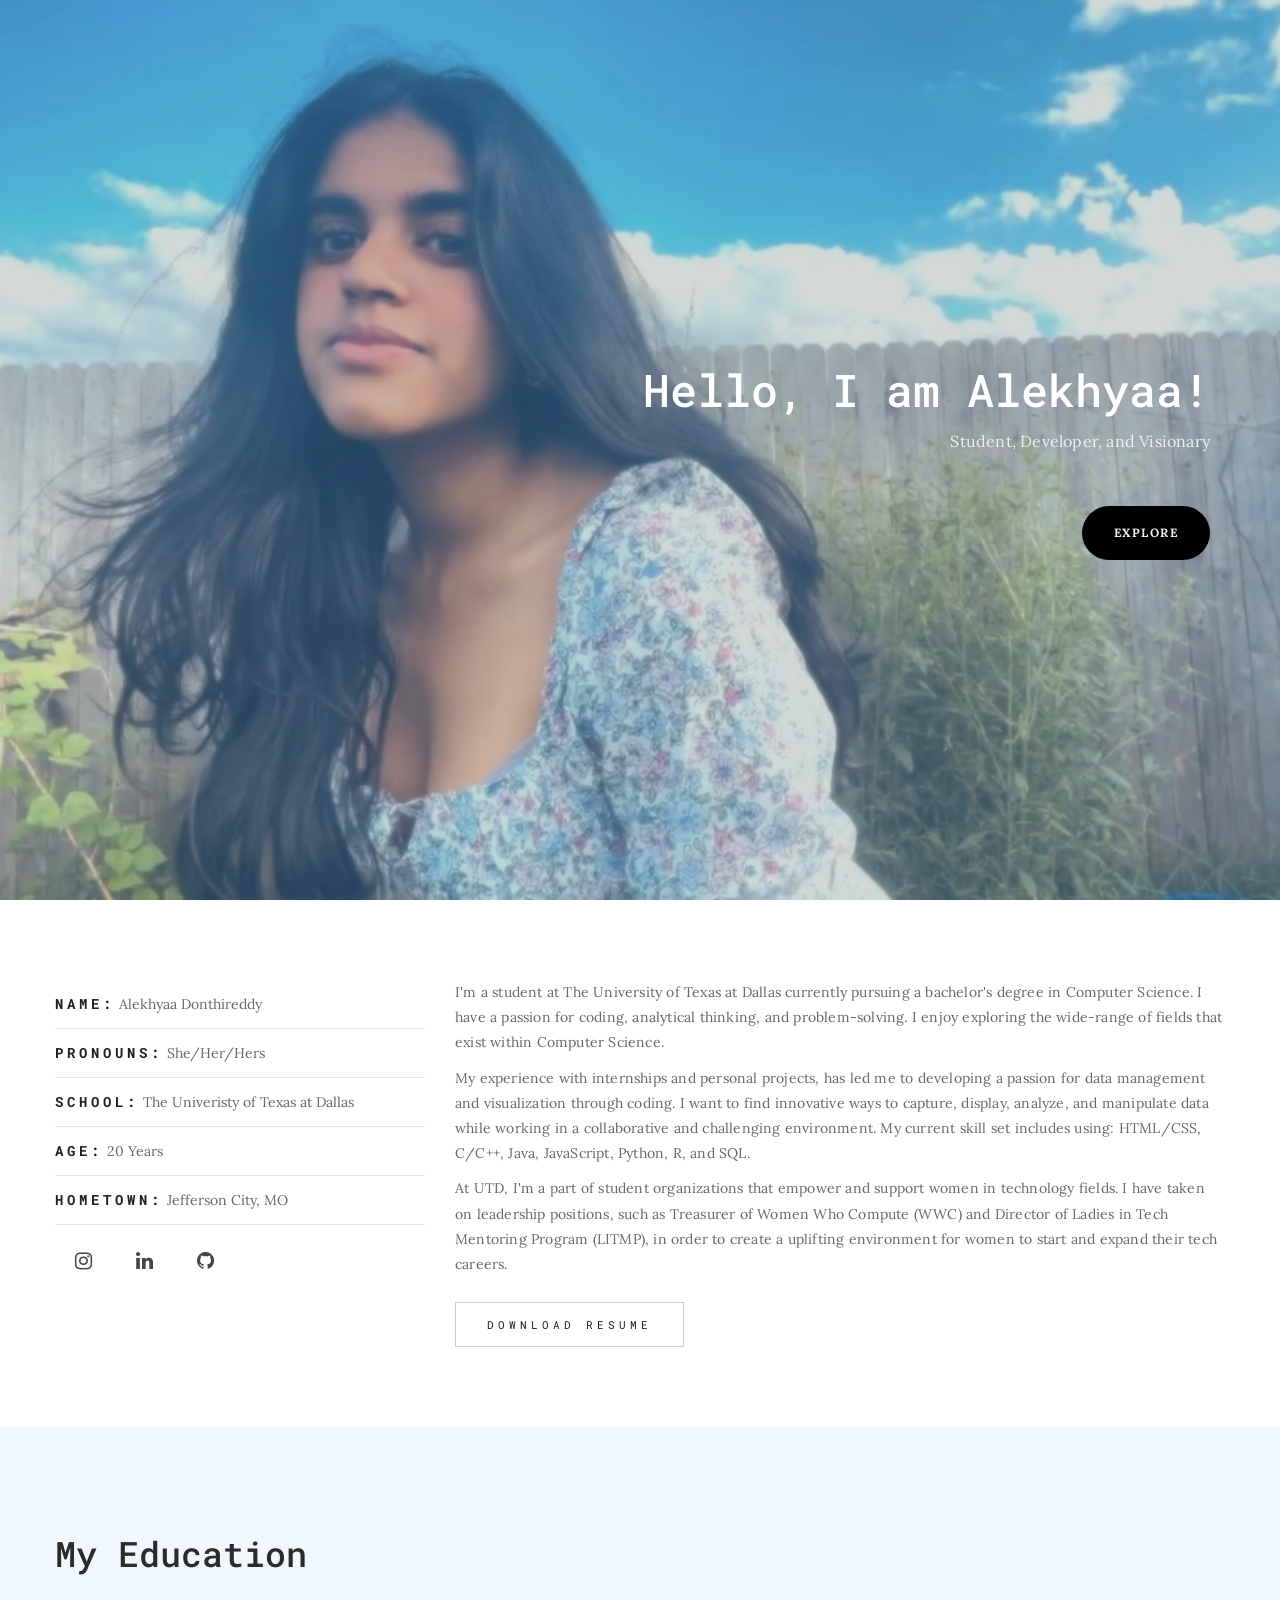
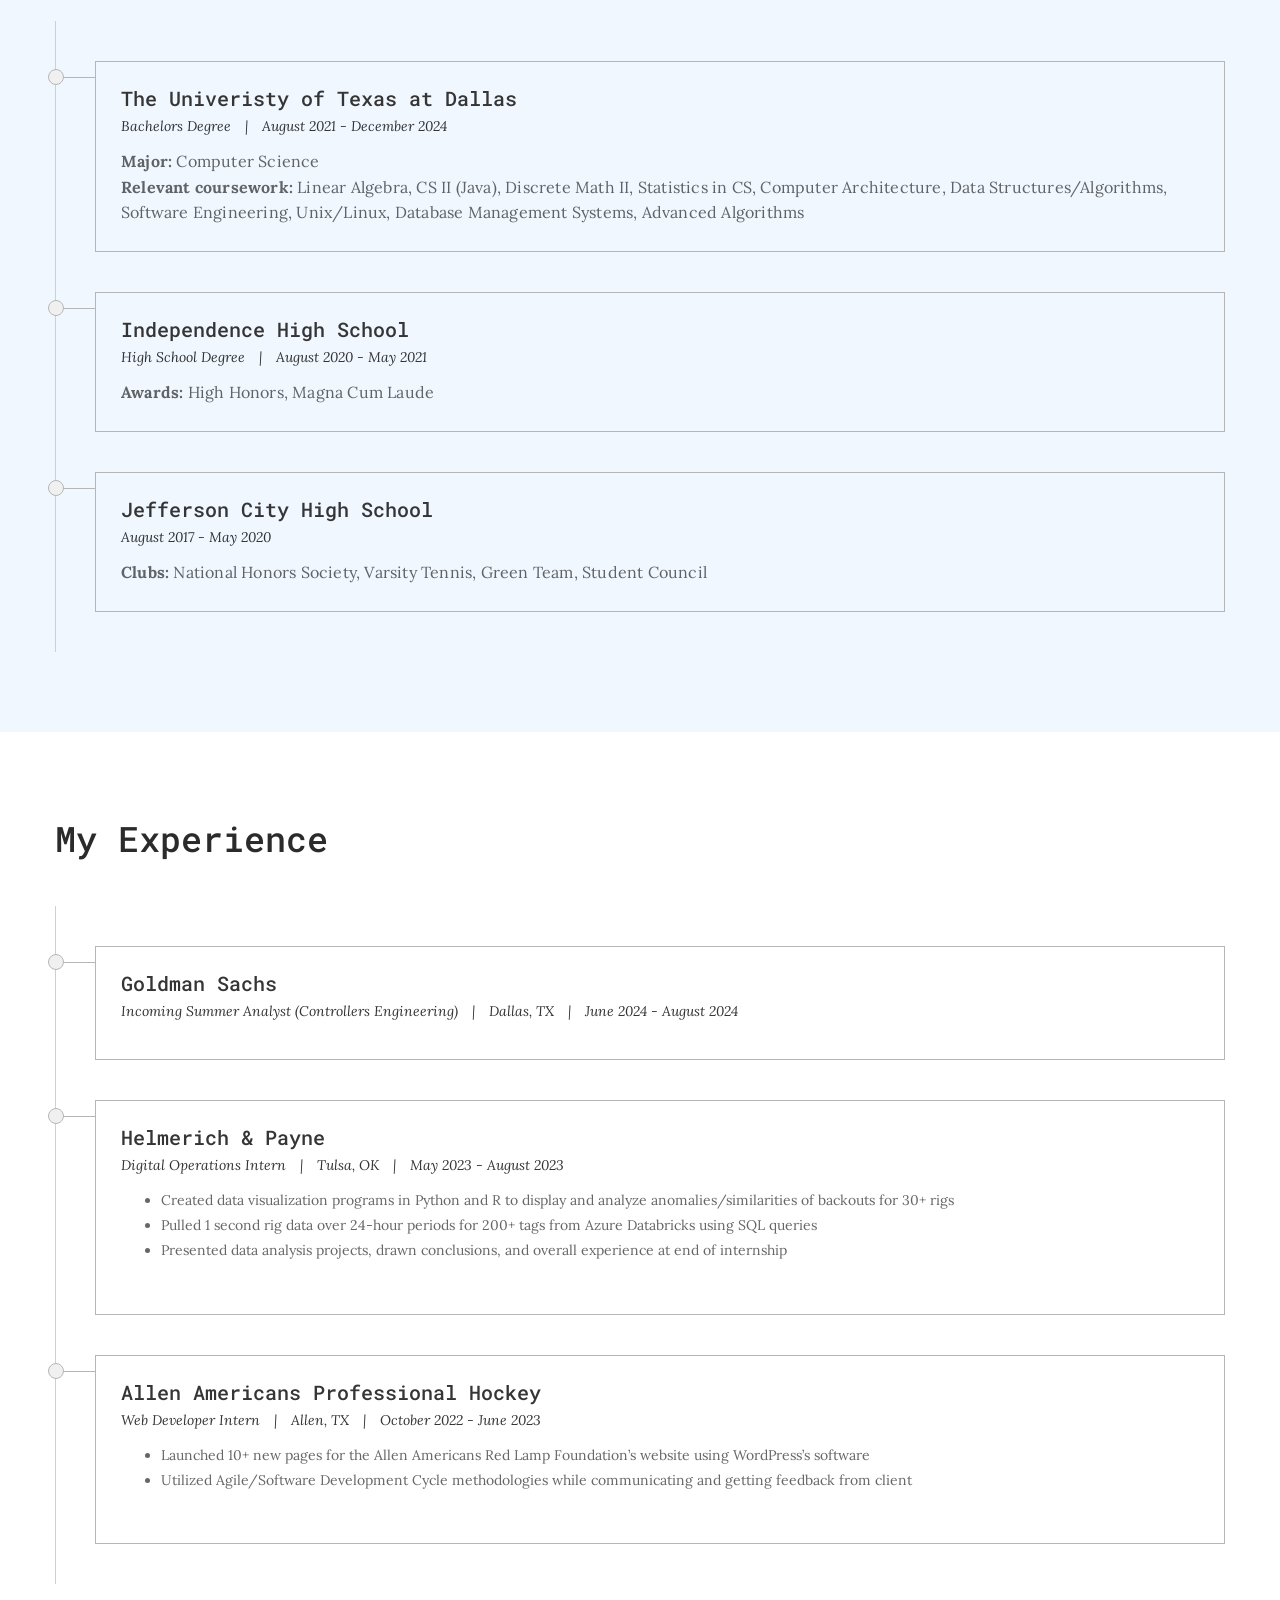
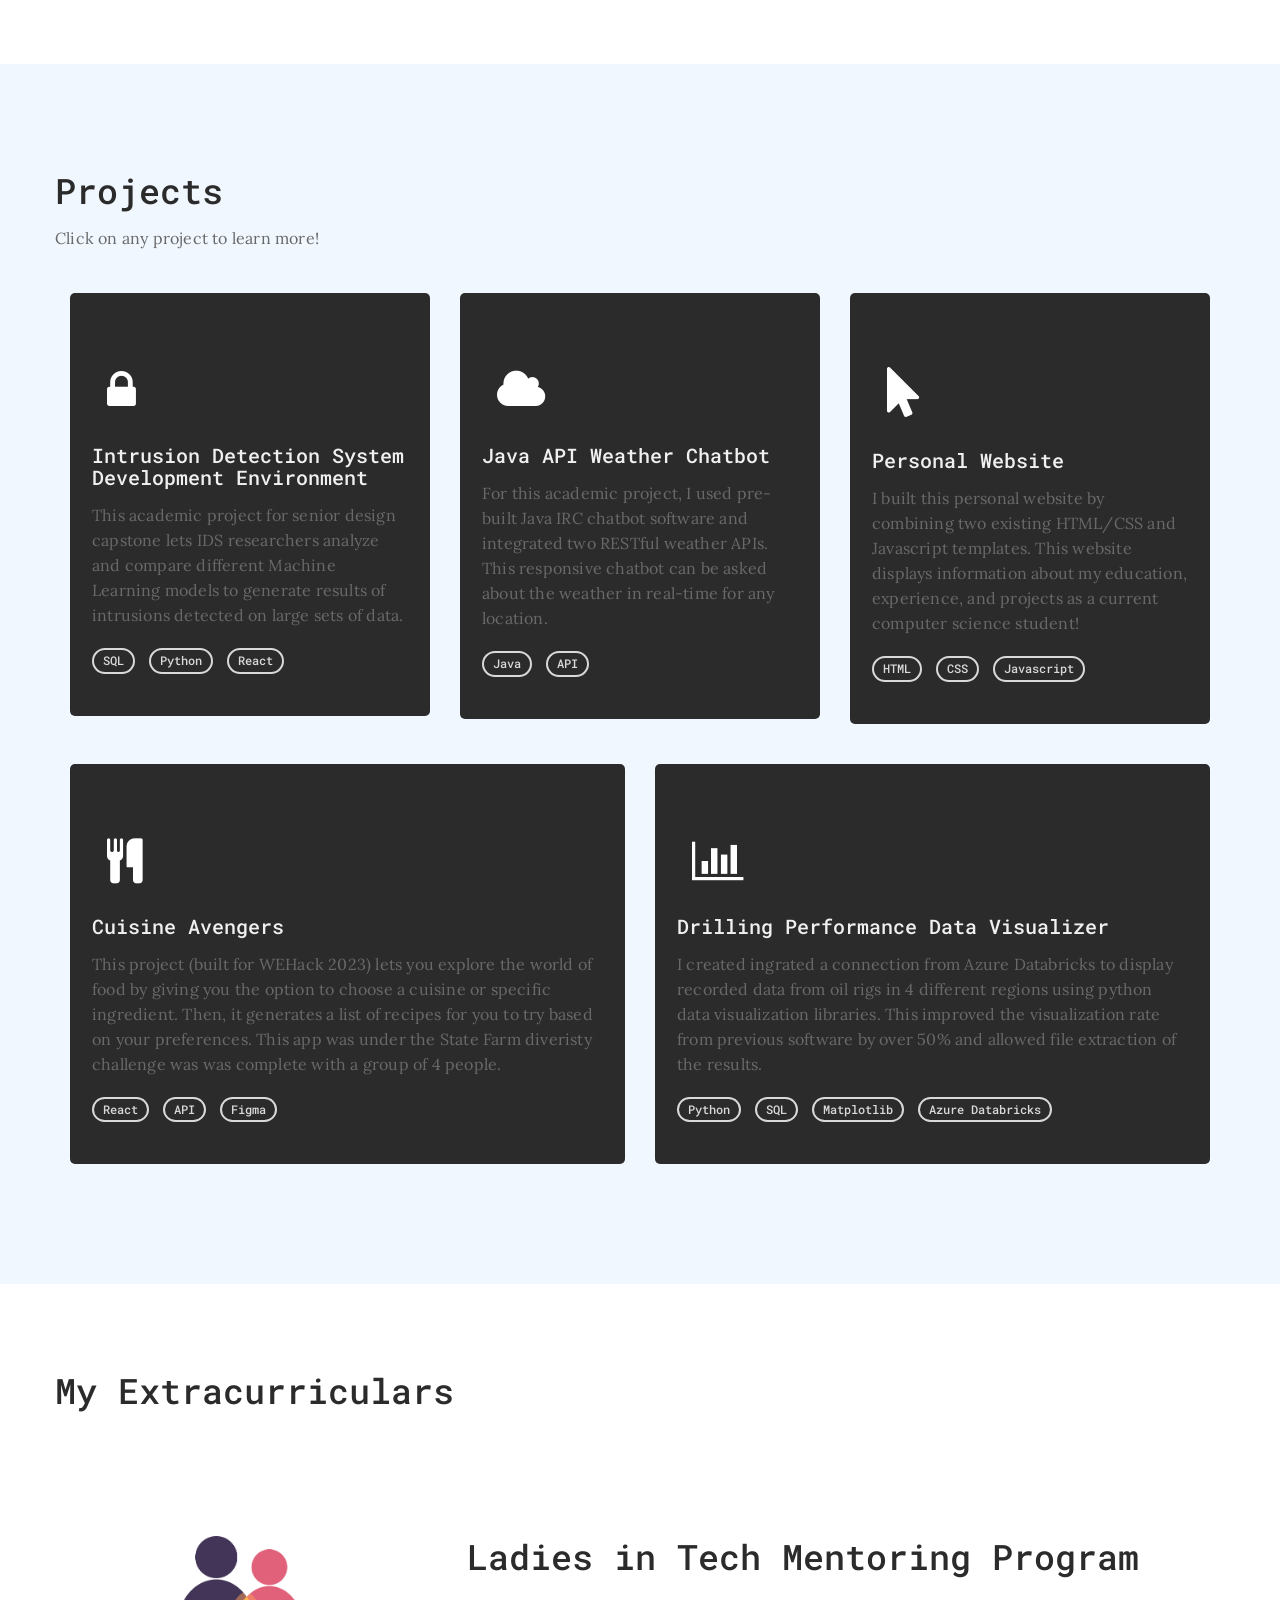
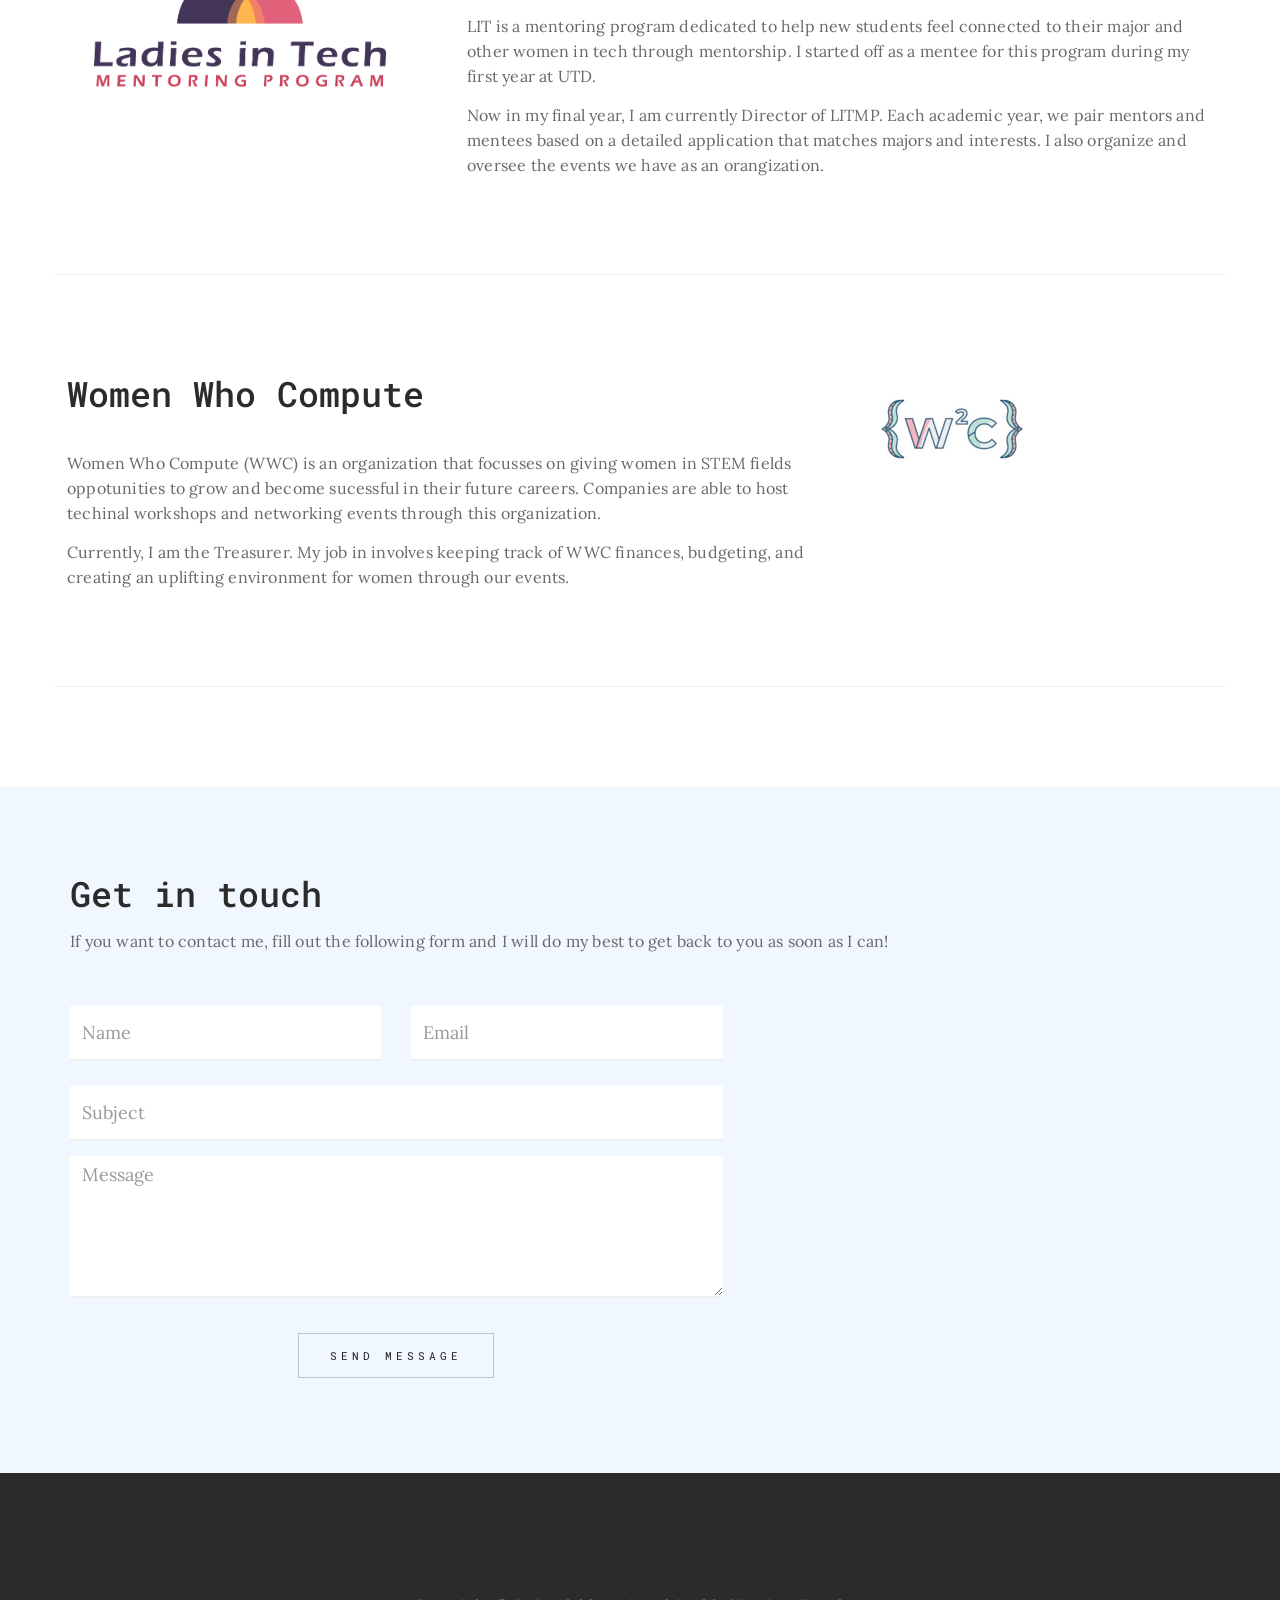
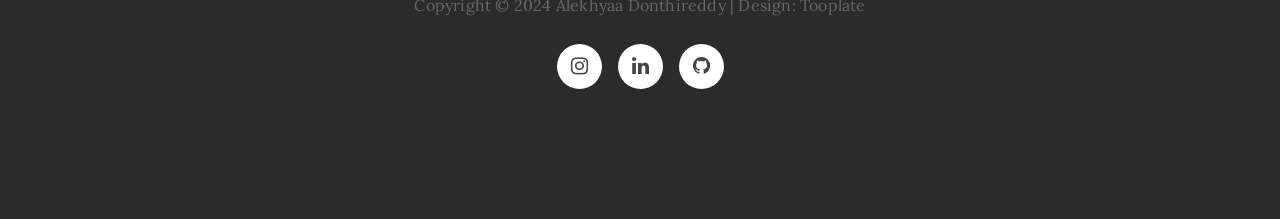
==== commit 2700629b: "bg" ====
--- a/index.html
+++ b/index.html
@@ -62,7 +62,7 @@
                <div class="col-md-offset-5 col-md-7 col-sm-12">
                     <div class="home-thumb">
                          <h1 class="wow fadeInUp" data-wow-delay="0.4s">Hello, I am Alekhyaa!</h1>
-                         <p class="wow fadeInUp white-color" data-wow-delay="0.6s">Student, Developer, and Friendly Gal</p>
+                         <p class="wow fadeInUp white-color" data-wow-delay="0.6s">Student, Developer, and Visionary</p>
                          <a href="#service" class="wow fadeInUp smoothScroll btn btn-default section-btn" data-wow-delay="1s">Explore</a>
                     </div>
                </div>
@@ -584,7 +584,7 @@
         <div class="row">
 
                <div class="wow fadeInUp col-md-12 col-sm-12" data-wow-delay="0.4s">
-                    <p>Copyright &copy; 2020 Maya Nigrin 
+                    <p>Copyright &copy; 2024 Alekhyaa Donthireddy
                     | Design: Tooplate</p>
                     <div class="wow fadeInUp" data-wow-delay="0.4s">
                          <ul class="social-icon" style="text-align: center;">
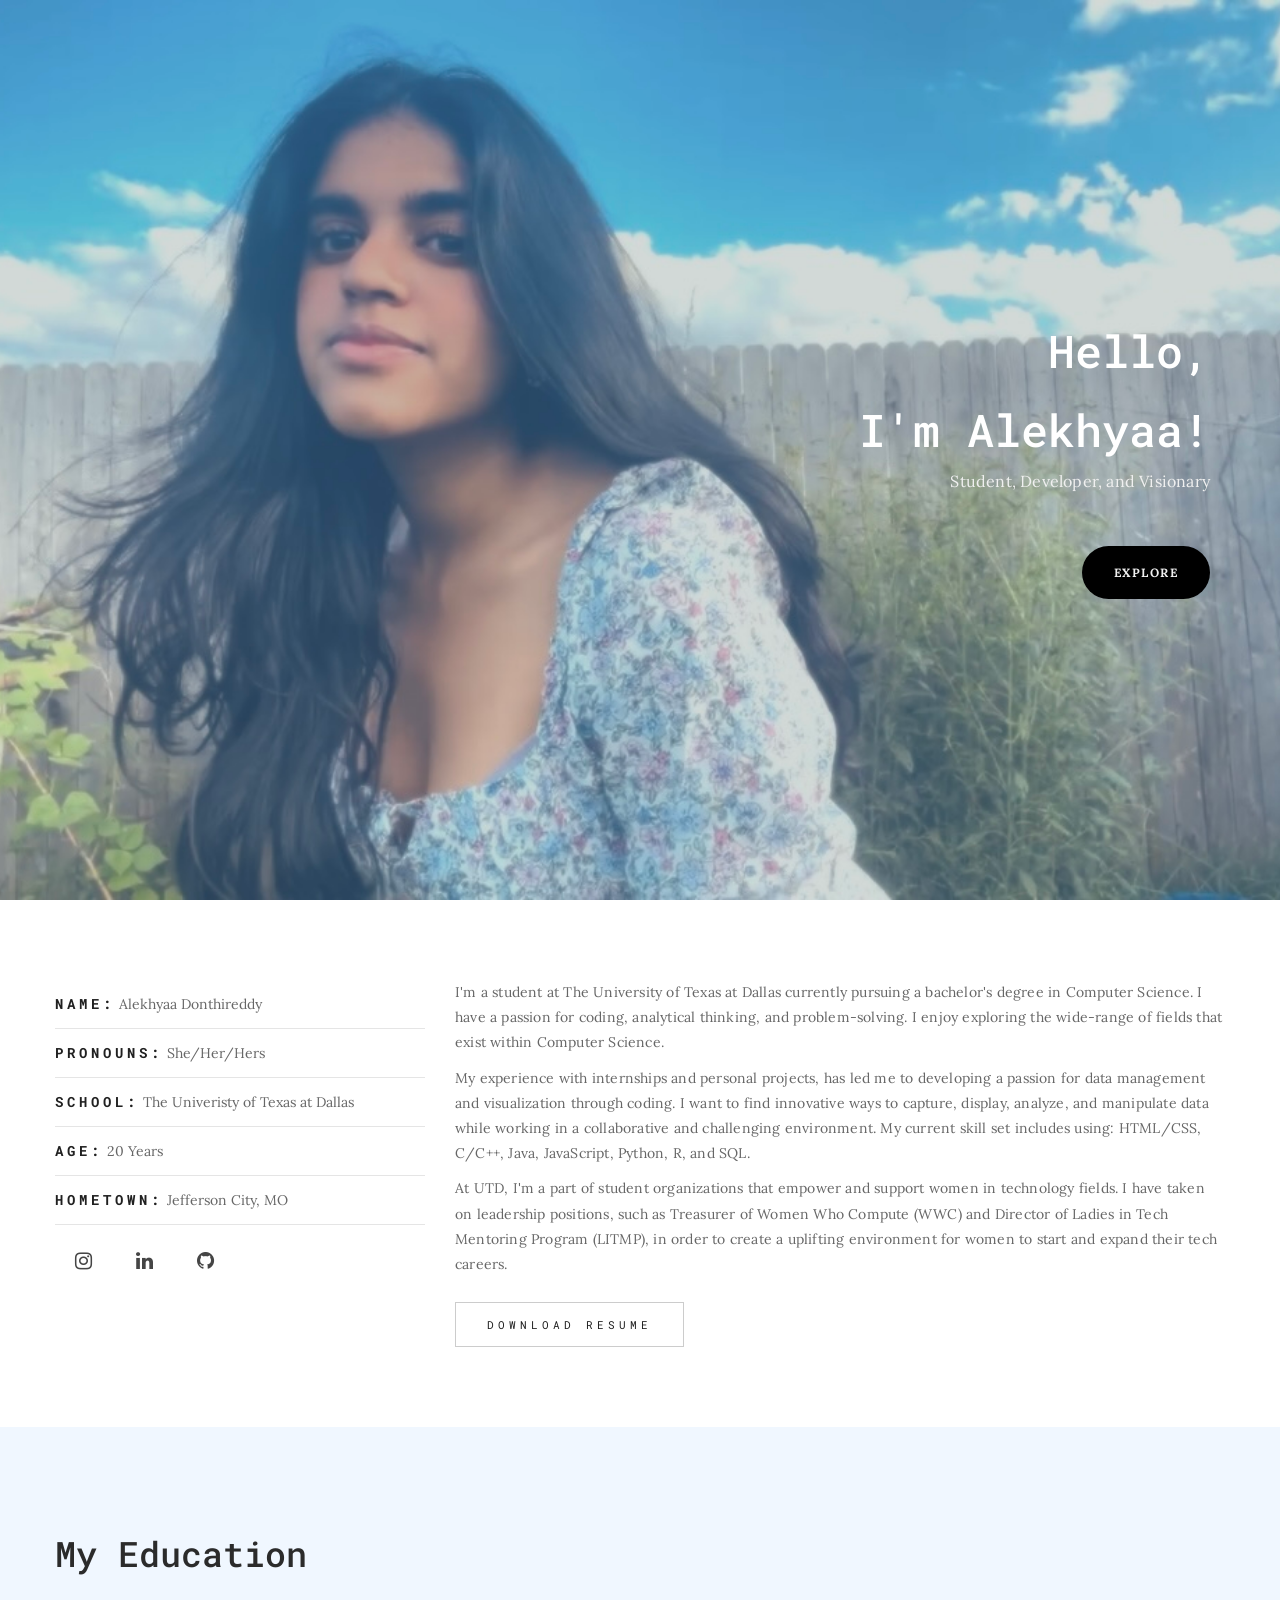
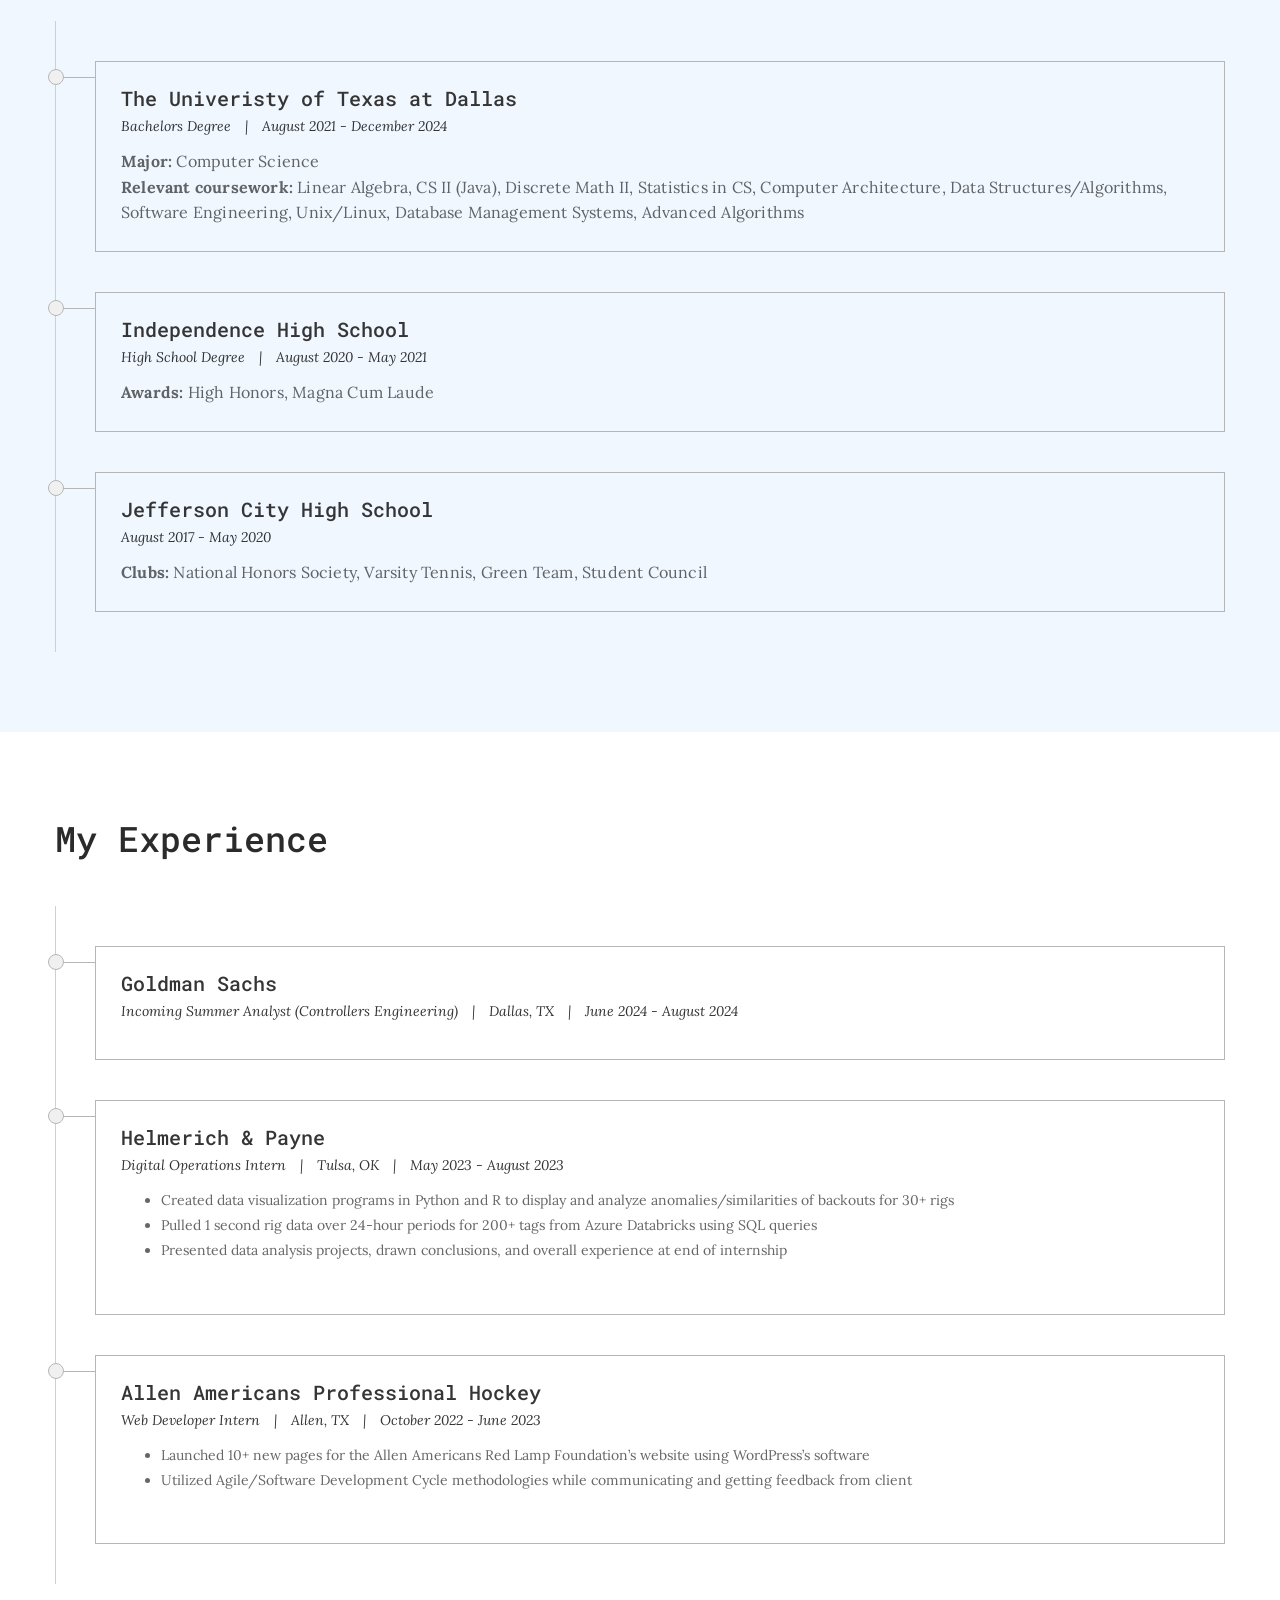
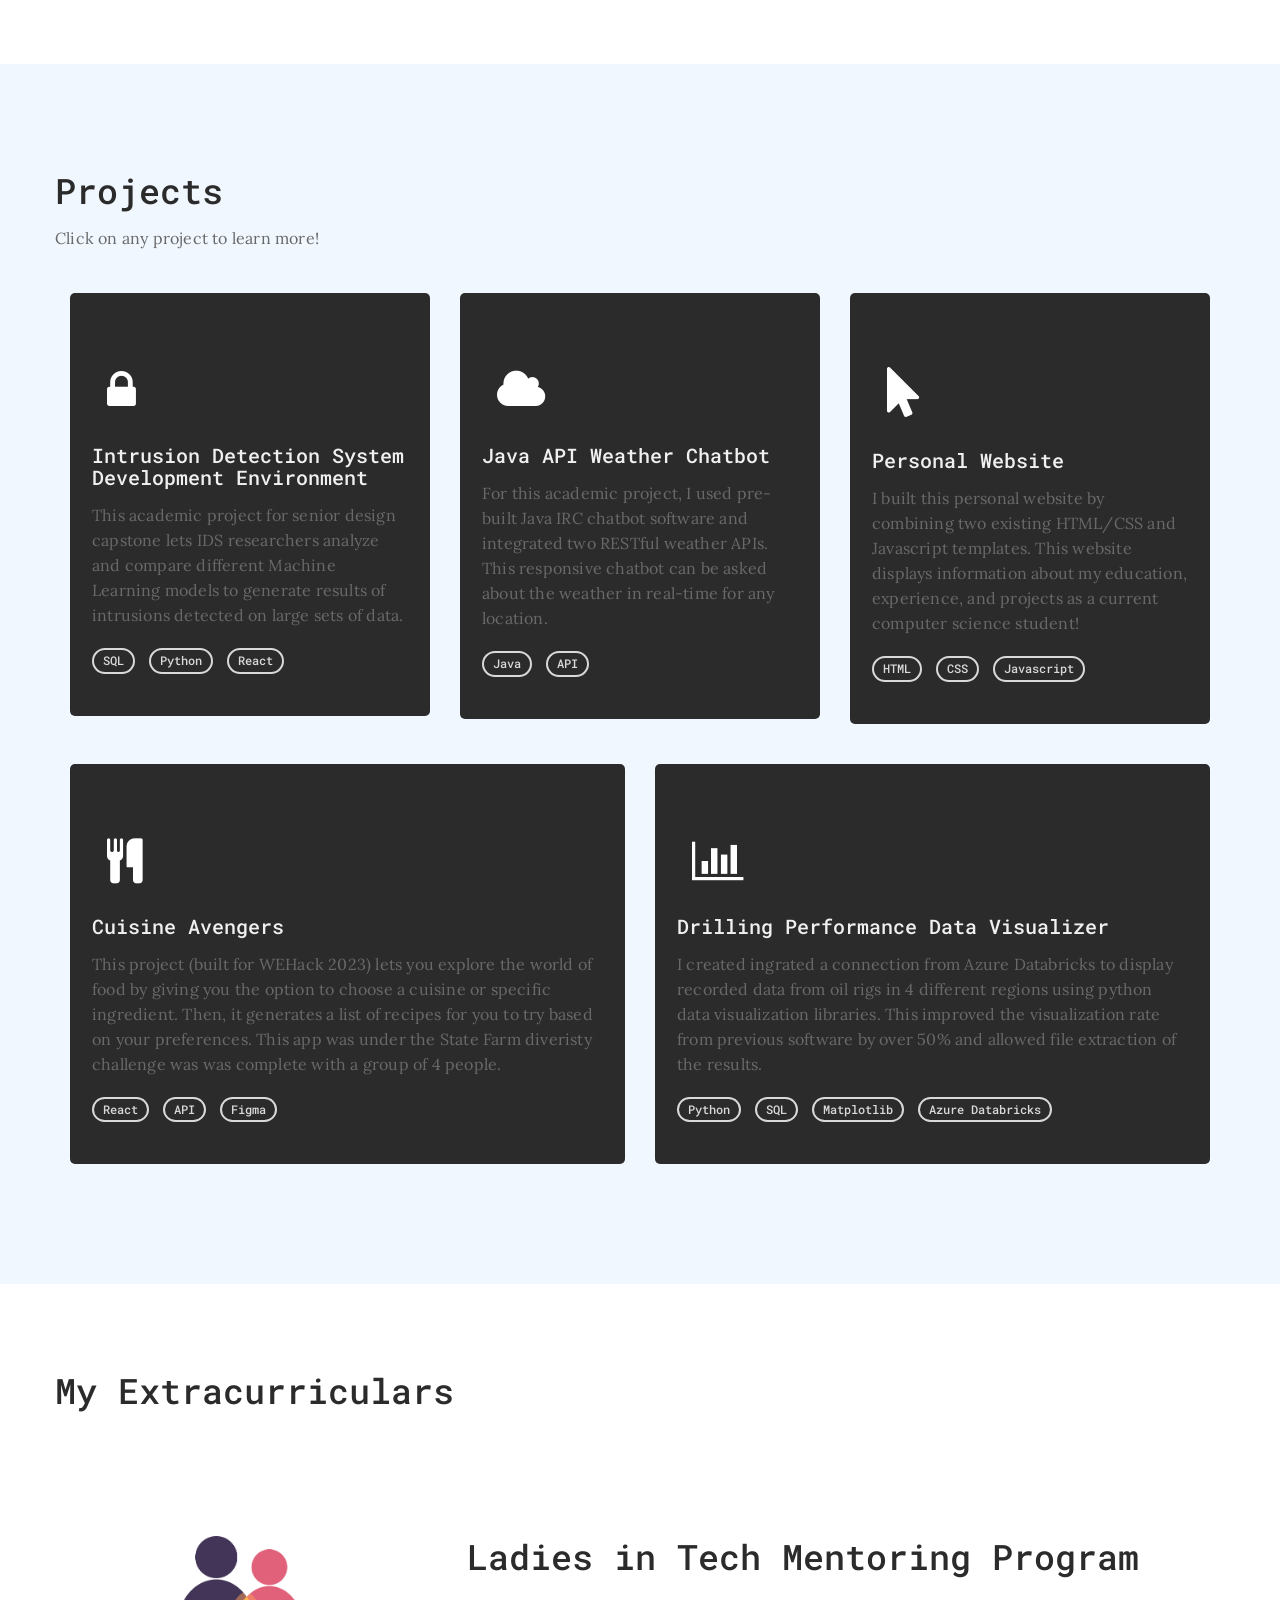
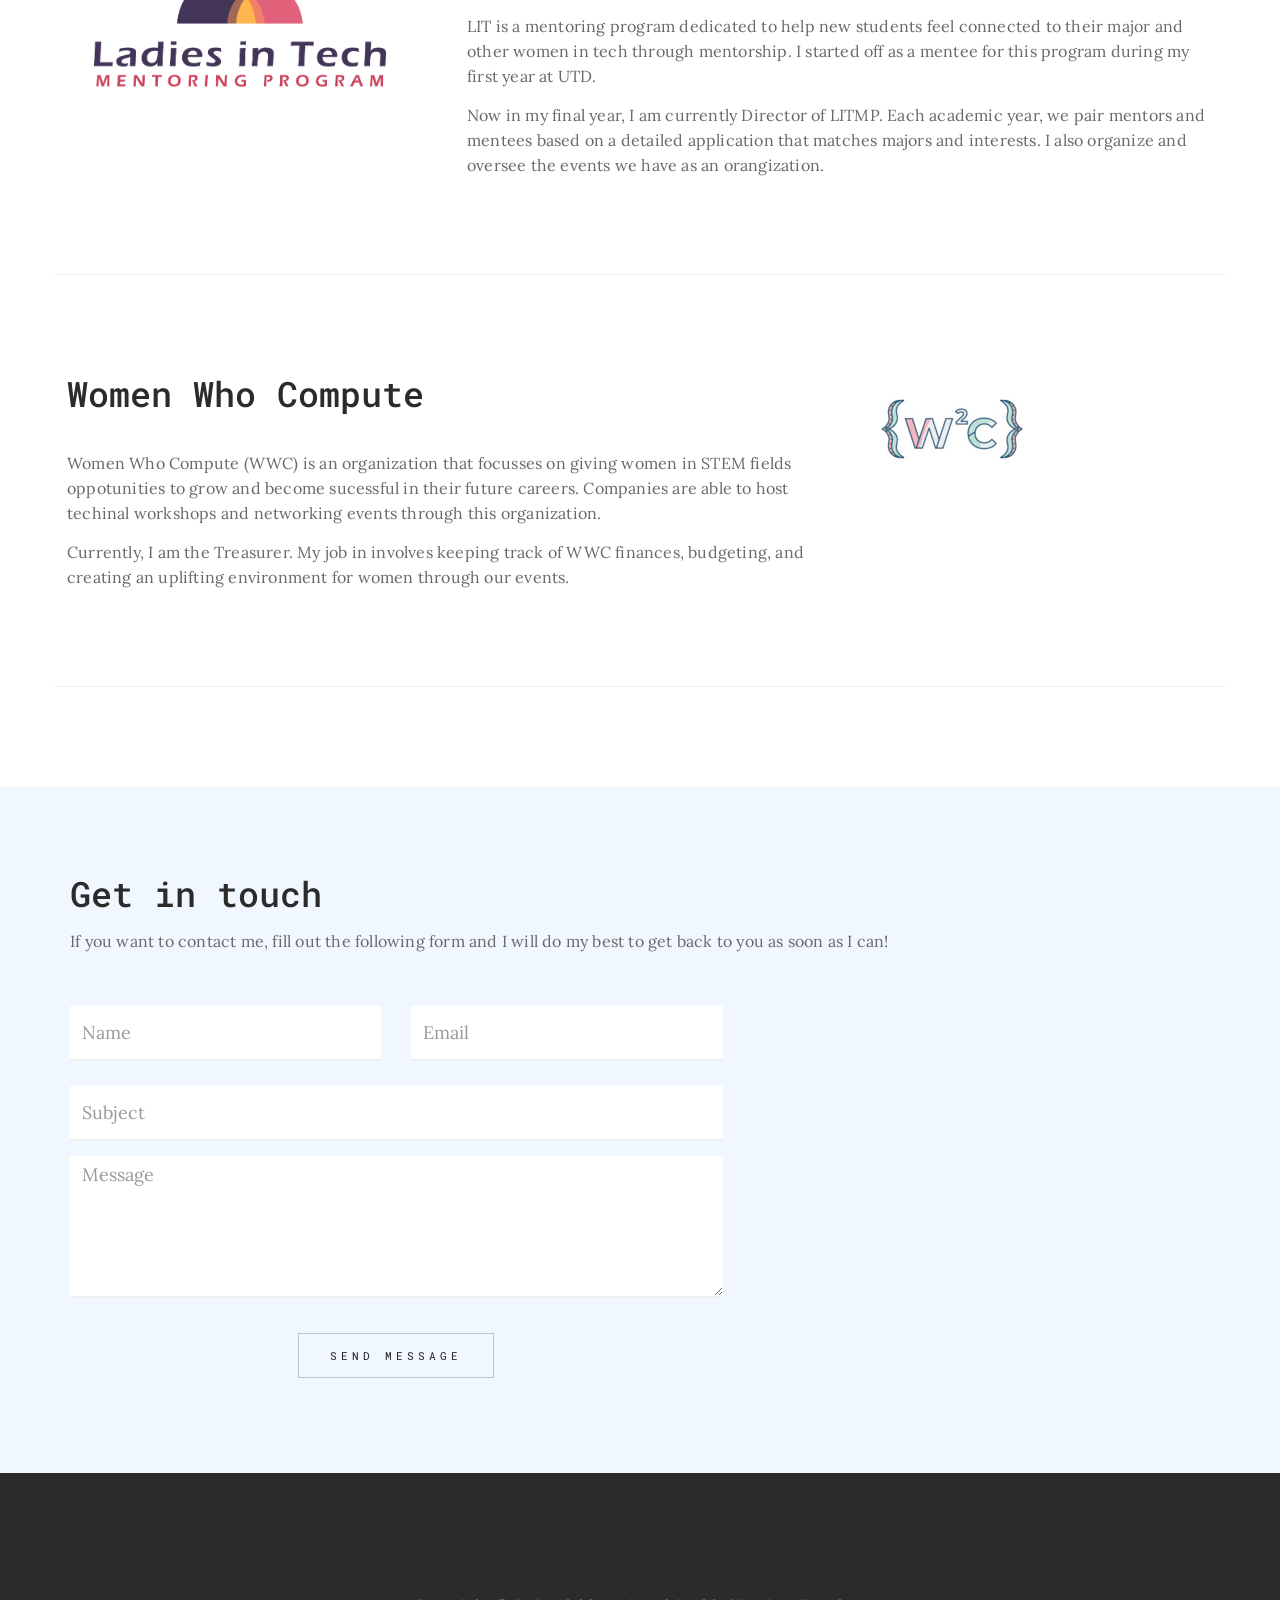
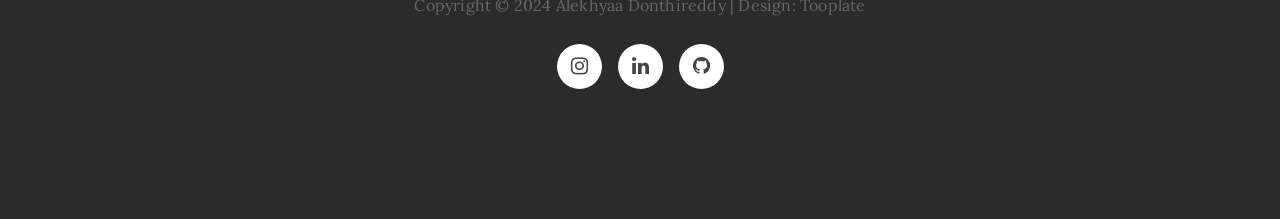
==== commit 88a9285e: "small bugs" ====
--- a/index.html
+++ b/index.html
@@ -61,7 +61,7 @@
 
                <div class="col-md-offset-5 col-md-7 col-sm-12">
                     <div class="home-thumb">
-                         <h1 class="wow fadeInUp" data-wow-delay="0.4s">Hello, I am Alekhyaa!</h1>
+                         <h1 class="wow fadeInUp" data-wow-delay="0.4s">Hello,</h1> <h1 class="wow fadeInUp" data-wow-delay="0.4s">I'm Alekhyaa!</h1>
                          <p class="wow fadeInUp white-color" data-wow-delay="0.6s">Student, Developer, and Visionary</p>
                          <a href="#service" class="wow fadeInUp smoothScroll btn btn-default section-btn" data-wow-delay="1s">Explore</a>
                     </div>
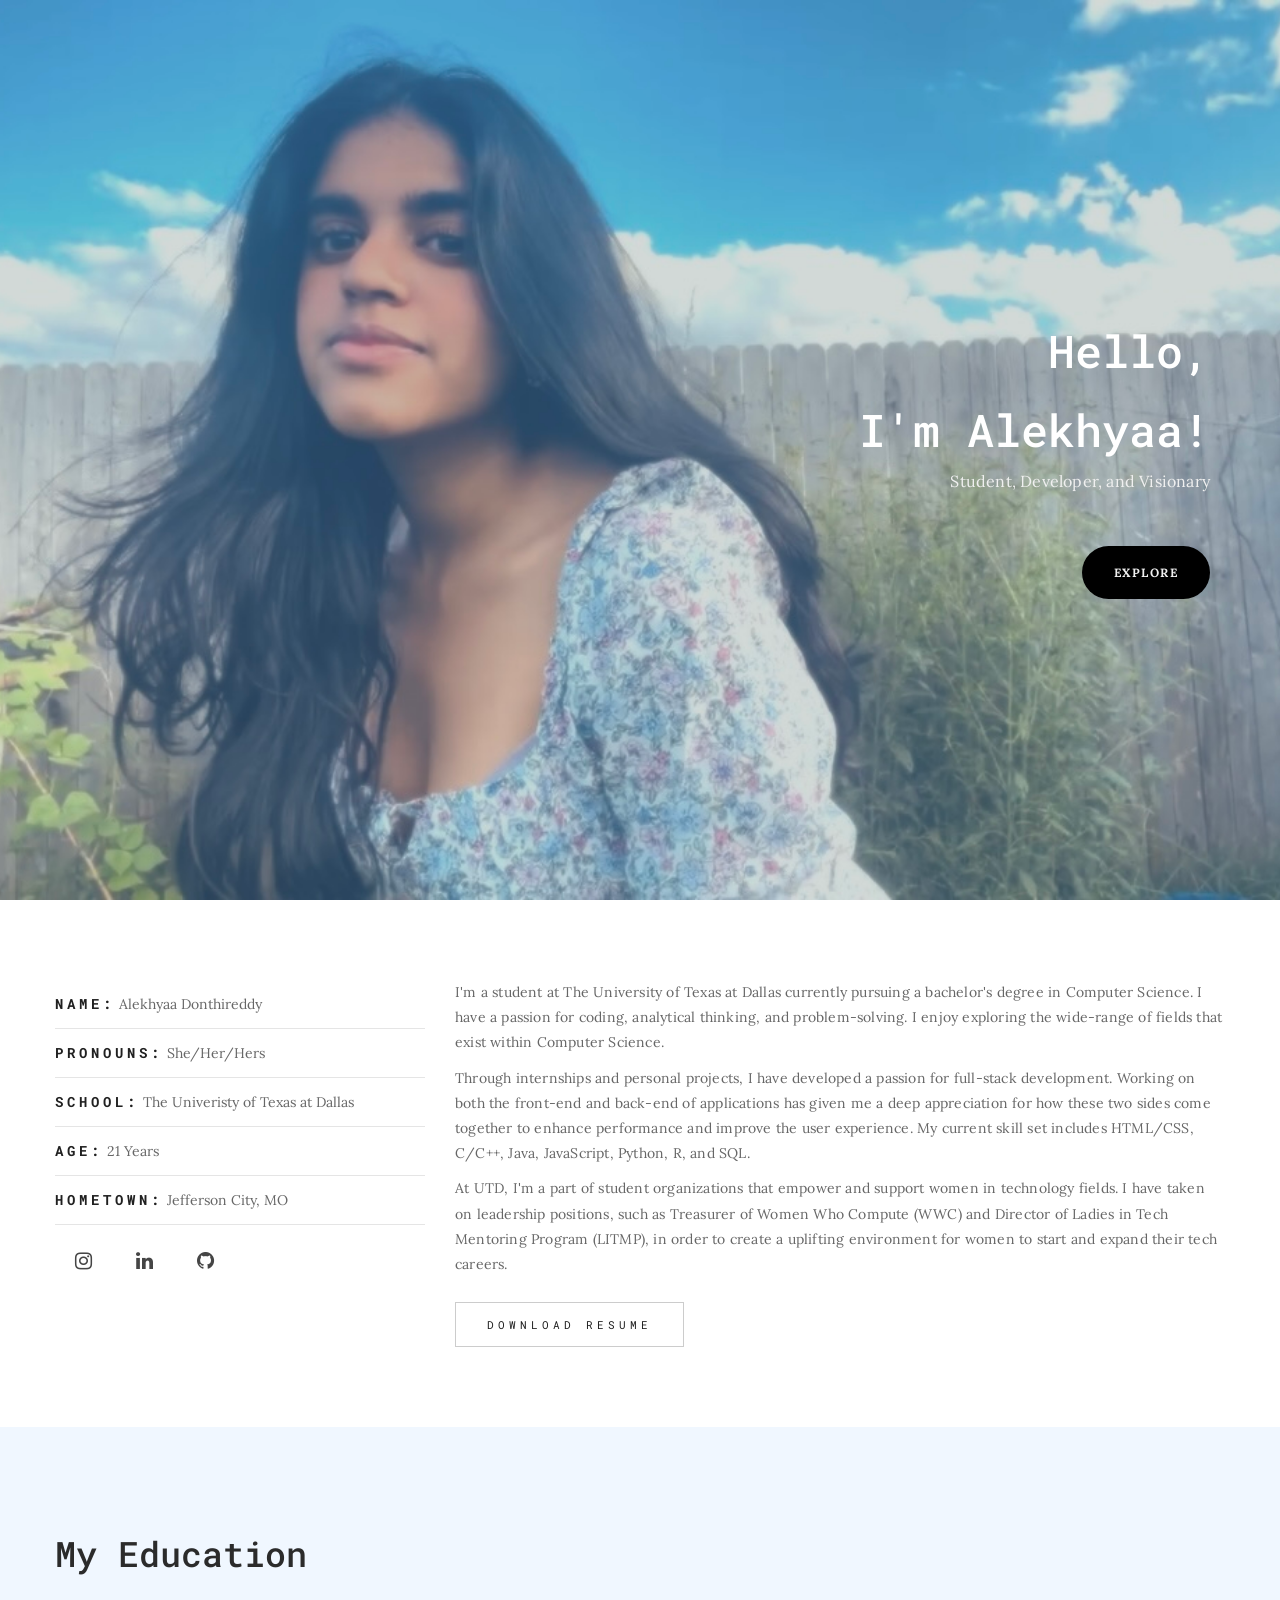
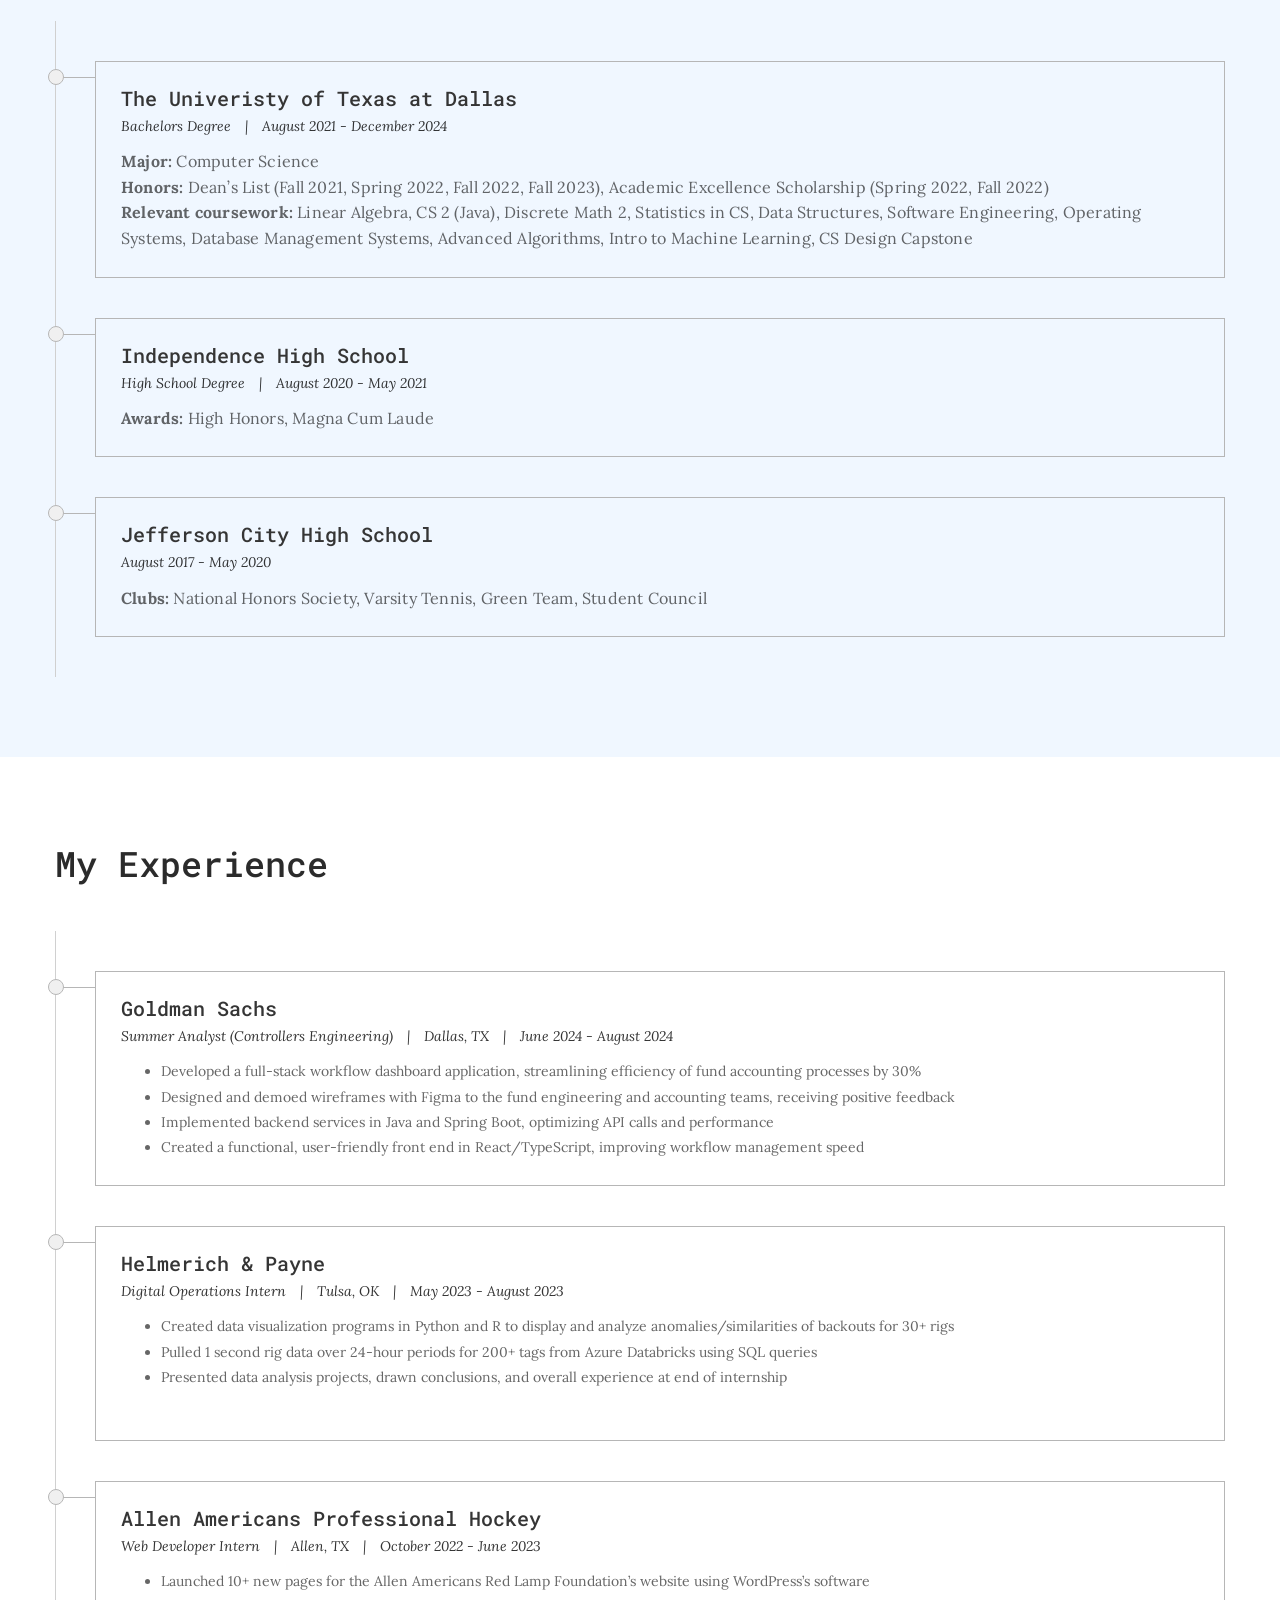
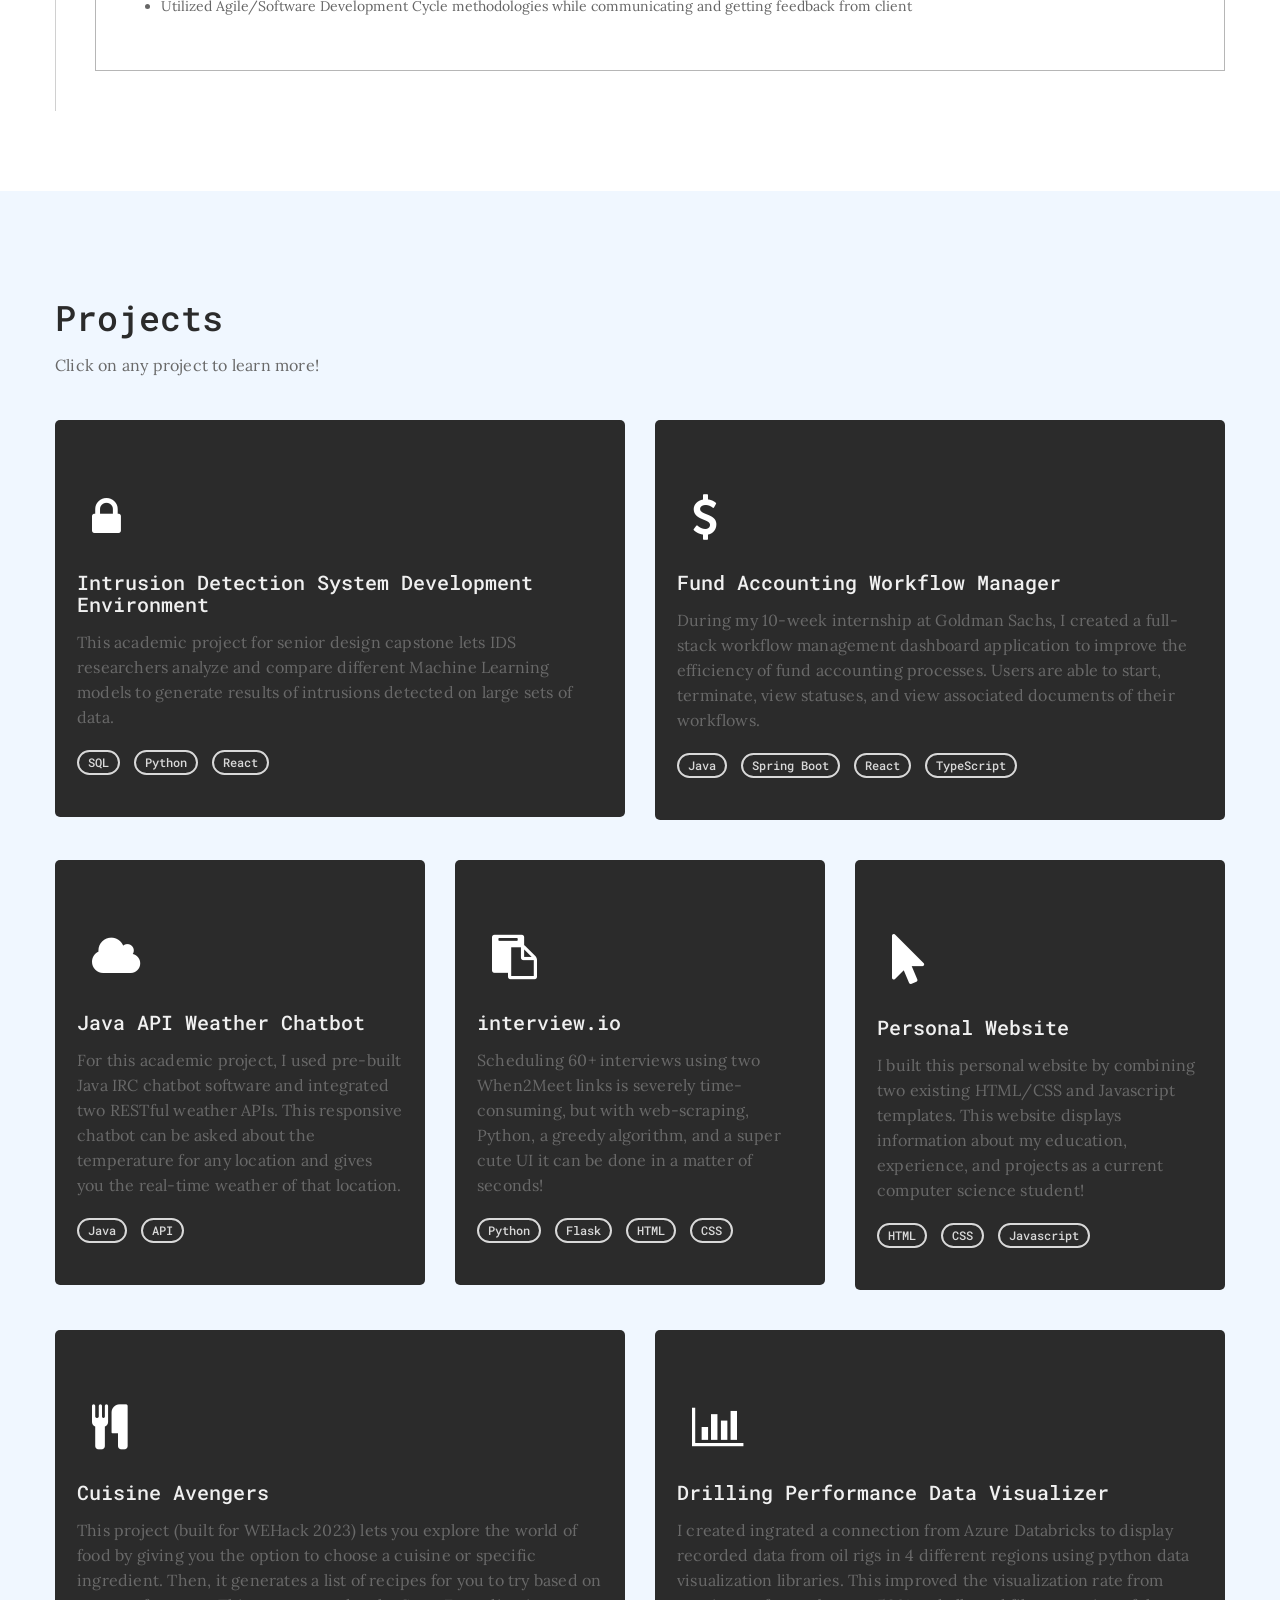
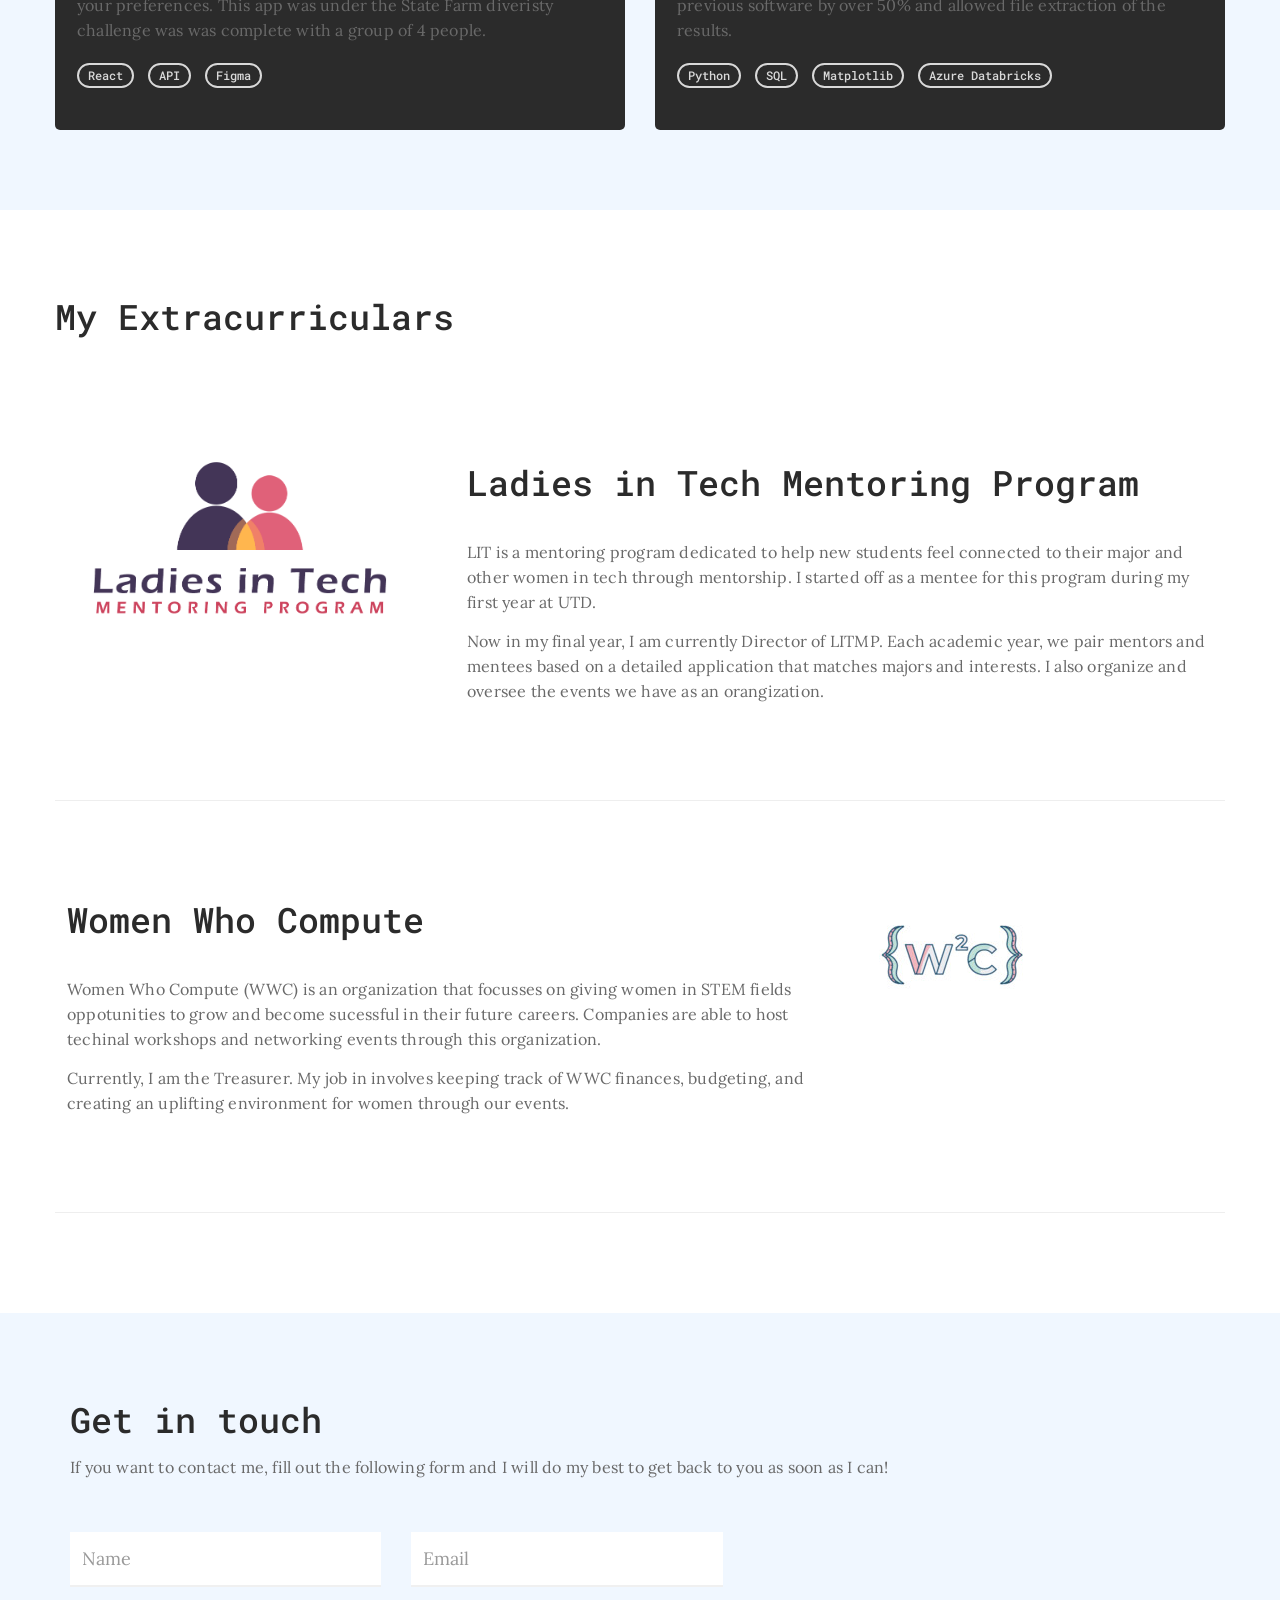
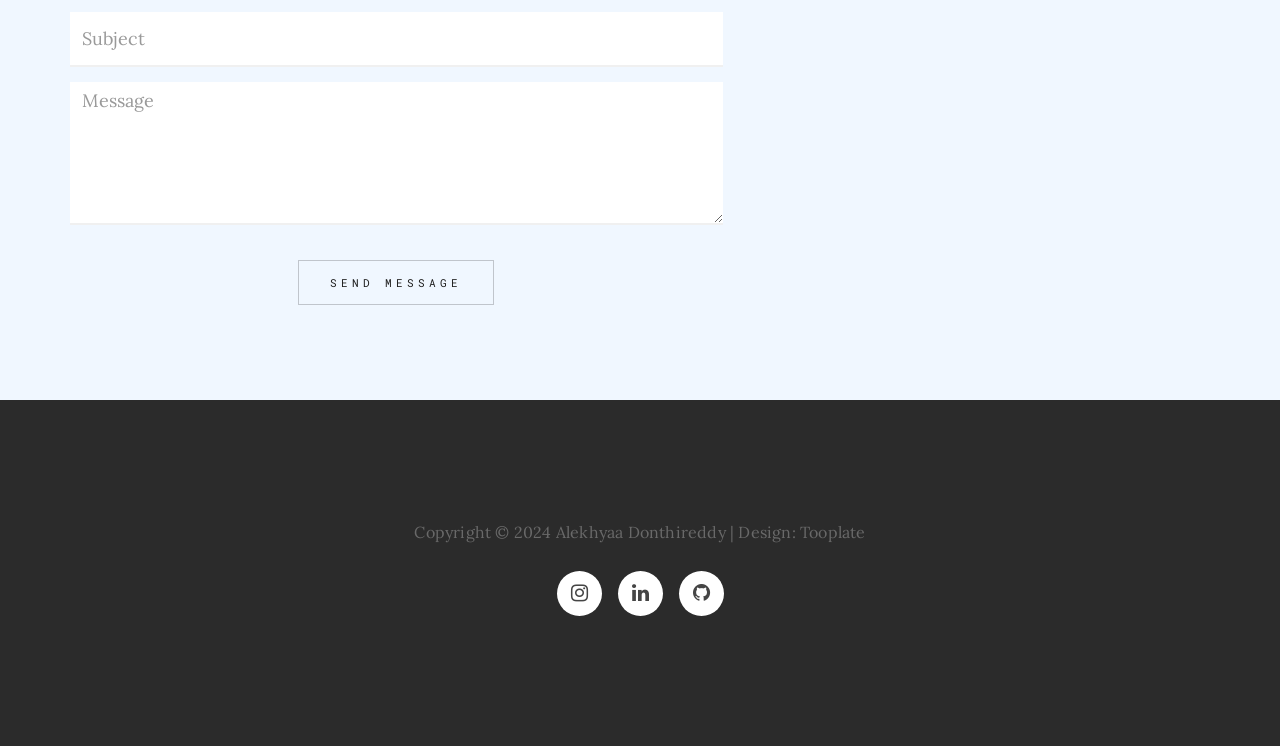
==== commit 22642cc4: "2024 summer updates" ====
--- a/index.html
+++ b/index.html
@@ -5,8 +5,8 @@
 <meta charset="UTF-8">
 <meta http-equiv="X-UA-Compatible" content="IE=Edge">
 <meta name="google-site-verification" content="fWH8xmeEzrfW56pmObDDENPOhvNHzvVaJUzJxGHtKW8" />
-<meta name="description" content="Alekhyaa Donthireddy is a student in UT Dallas's class of 2025, pursuing a major in Computer Sciences.">
-<meta name="keywords" content="Alekhyaa Donthirecdy, UTD, personal website, student, computer science, programming, softare engineering">
+<meta name="description" content="Alekhyaa Donthireddy is a student in UT Dallas's class of December 2024, pursuing a major in Computer Sciences.">
+<meta name="keywords" content="Alekhyaa Donthirecdy, UTD, personal website, student, computer science, programming, software engineering">
 <meta name="resource-type" content="document">
 <meta name="revisit-after" content="5 days">
 <meta name="classification" content="Personal">
@@ -16,7 +16,7 @@
 <meta name="copyright" content="2024, Alekhyaa Donthireddy">
 <meta name="author" content="Alekhyaa Donthireddy">
 
-<title>Alekhyaa :)</title>
+<title>Alekhyaa</title>
 <!--
 
 Template 2087 Kalay
@@ -100,7 +100,7 @@
         
         					<li>
         						<strong>Age:</strong>
-        						<span>20 Years</span>
+        						<span>21 Years</span>
         					</li>
         
         					<li>
@@ -128,7 +128,7 @@
                                    I'm a student at The University of Texas at Dallas currently pursuing a bachelor's degree in Computer Science. I have a passion for coding, analytical thinking, and problem-solving. I enjoy exploring the wide-range of fields that exist within Computer Science. 
                               </p>
                               <p>
-                                   My experience with internships and personal projects, has led me to developing a passion for data management and visualization through coding. I want to find innovative ways to capture, display, analyze, and manipulate data while working in a collaborative and challenging environment. My current skill set includes using: HTML/CSS, C/C++, Java, JavaScript, Python, R, and SQL. 
+                                   Through internships and personal projects, I have developed a passion for full-stack development. Working on both the front-end and back-end of applications has given me a deep appreciation for how these two sides come together to enhance performance and improve the user experience. My current skill set includes HTML/CSS, C/C++, Java, JavaScript, Python, R, and SQL.
                               </p>  
                               <p> 
                                    At UTD, I'm a part of student organizations that empower and support women in technology fields. I have taken on leadership positions, such as Treasurer of Women Who Compute (WWC) and Director of Ladies in Tech Mentoring Program (LITMP), in order to create a uplifting environment for women to start and expand their tech careers.
@@ -181,7 +181,9 @@
 					</em>
 					<p><b>Major:</b> Computer Science</p>
 					<p>
-						<b>Relevant coursework:</b>  Linear Algebra, CS II (Java), Discrete Math II, Statistics in CS, Computer Architecture, Data Structures/Algorithms, Software Engineering, Unix/Linux, Database Management Systems, Advanced Algorithms
+                              <b>Honors:</b> Dean’s List (Fall 2021, Spring 2022, Fall 2022, Fall 2023), Academic Excellence Scholarship (Spring 2022, Fall 2022) 
+						<br>
+                              <b>Relevant coursework:</b>  Linear Algebra, CS 2 (Java), Discrete Math 2, Statistics in CS, Data Structures, Software Engineering, Operating Systems, Database Management Systems, Advanced Algorithms, Intro to Machine Learning, CS Design Capstone
 					</p>
 
 				</div>
@@ -254,7 +256,7 @@
                 <h4>Goldman Sachs</h4>
                     
                 <em>
-                  <span>Incoming Summer Analyst (Controllers Engineering)</span>
+                  <span>Summer Analyst (Controllers Engineering)</span>
                   <span> | </span>
                   <span>Dallas, TX</span>
                   <span> | </span>
@@ -263,6 +265,10 @@
                     
                 <p>
                   <ul style="list-style-type:disc;">
+                    <li>Developed a full-stack workflow dashboard application, streamlining efficiency of fund accounting processes by 30%</li>
+                    <li>Designed and demoed wireframes with Figma to the fund engineering and accounting teams, receiving positive feedback</li>
+                    <li>Implemented backend services in Java and Spring Boot, optimizing API calls and performance</li> 
+                    <li>Created a functional, user-friendly front end in React/TypeScript, improving workflow management speed</li>
                   </ul>
                 </p>
                     
@@ -341,8 +347,8 @@
                     <h2>Projects</h2>
                     <p>Click on any project to learn more!</p>
                </div>
-
-               <div class="col-md-4 col-sm-6 wow fadeInUp" data-wow-delay="0.4s">
+               <div class="row">
+               <div class="col-md-6 col-sm-6 wow fadeInUp" data-wow-delay="0.4s">
                     <a target="_blank" href="https://github.com/ManishMallik/CS4485Project">
                     <div class="service-thumb">
                          <i class="fa fa-lock" style="font-size: 45px; padding-left: 15px;"></i>
@@ -357,15 +363,50 @@
                     </a>
                </div>
 
+               <div class="col-md-6 col-sm-6 wow fadeInUp" data-wow-delay="0.4s">
+                    <div class="service-thumb">
+                         <i class="fa fa-dollar" style="font-size: 45px; padding-left: 15px;"></i>
+                         <h4 class="white-color">Fund Accounting Workflow Manager</h4>
+                         <p>During my 10-week internship at Goldman Sachs, I created a full-stack workflow management dashboard application to improve the efficiency of fund accounting processes. Users are able to start, terminate, view statuses, and view associated documents of their workflows.</p>
+                         <div class="skill-container">
+                            <button class="skill"><h6>Java</h6></button>
+                            <button class="skill"><h6>Spring Boot</h6></button>
+                            <button class="skill"><h6>React</h6></button>
+                            <button class="skill"><h6>TypeScript</h6></button>
+                         </div>
+                    </div>
+                    </a>
+               </div>
+               </div>
+               <br>
+               <br>
+               <div class="row">
+
                <div class="col-md-4 col-sm-6 wow fadeInUp" data-wow-delay="0.4s">
-                    <a target="_blank" href="https://devpost.com/software/cuisine-avengers">
+                    <a target="_blank" href="https://github.com/hialekhyaa/Java-API/blob/master">
                     <div class="service-thumb">
                          <i class="fa fa-cloud" style="font-size: 45px; padding-left: 15px;"></i>
                          <h4 class="white-color">Java API Weather Chatbot</h4>
-                         <p>For this academic project, I used pre-built Java IRC chatbot software and integrated two RESTful weather APIs. This responsive chatbot can be asked about the weather in real-time for any location.</p>
+                         <p>For this academic project, I used pre-built Java IRC chatbot software and integrated two RESTful weather APIs. This responsive chatbot can be asked about the temperature for any location and gives you the real-time weather of that location.</p>
                          <div class="skill-container">
                             <button class="skill"><h6>Java</h6></button>
                             <button class="skill"><h6>API</h6></button>
+                         </div>
+                    </div>
+                    </a>
+               </div>
+
+               <div class="col-md-4 col-sm-6 wow fadeInUp" data-wow-delay="0.4s">
+                    <a target="_blank" href="https://github.com/hialekhyaa/interview.io">
+                    <div class="service-thumb">
+                         <i class="fa fa-clipboard" style="font-size: 45px; padding-left: 15px;"></i>
+                         <h4 class="white-color">interview.io</h4>
+                         <p>Scheduling 60+ interviews using two When2Meet links is severely time-consuming, but with web-scraping, Python, a greedy algorithm, and a super cute UI it can be done in a matter of seconds!</p>
+                         <div class="skill-container">
+                            <button class="skill"><h6>Python</h6></button>
+                            <button class="skill"><h6>Flask</h6></button>
+                            <button class="skill"><h6>HTML</h6></button>
+                            <button class="skill"><h6>CSS</h6></button>
                          </div>
                     </div>
                     </a>
@@ -385,8 +426,6 @@
                     </div>
                     </a>
                </div>
-
-
             </div>
             <br>
             <br>
@@ -422,14 +461,7 @@
                     </div>
                </div>
                </a>
-          </div>
-          </div>
-
-            <div class="row">
-
-          <br>
-            <br>
-
+            </div>
           </div>
      </div>
 </section>
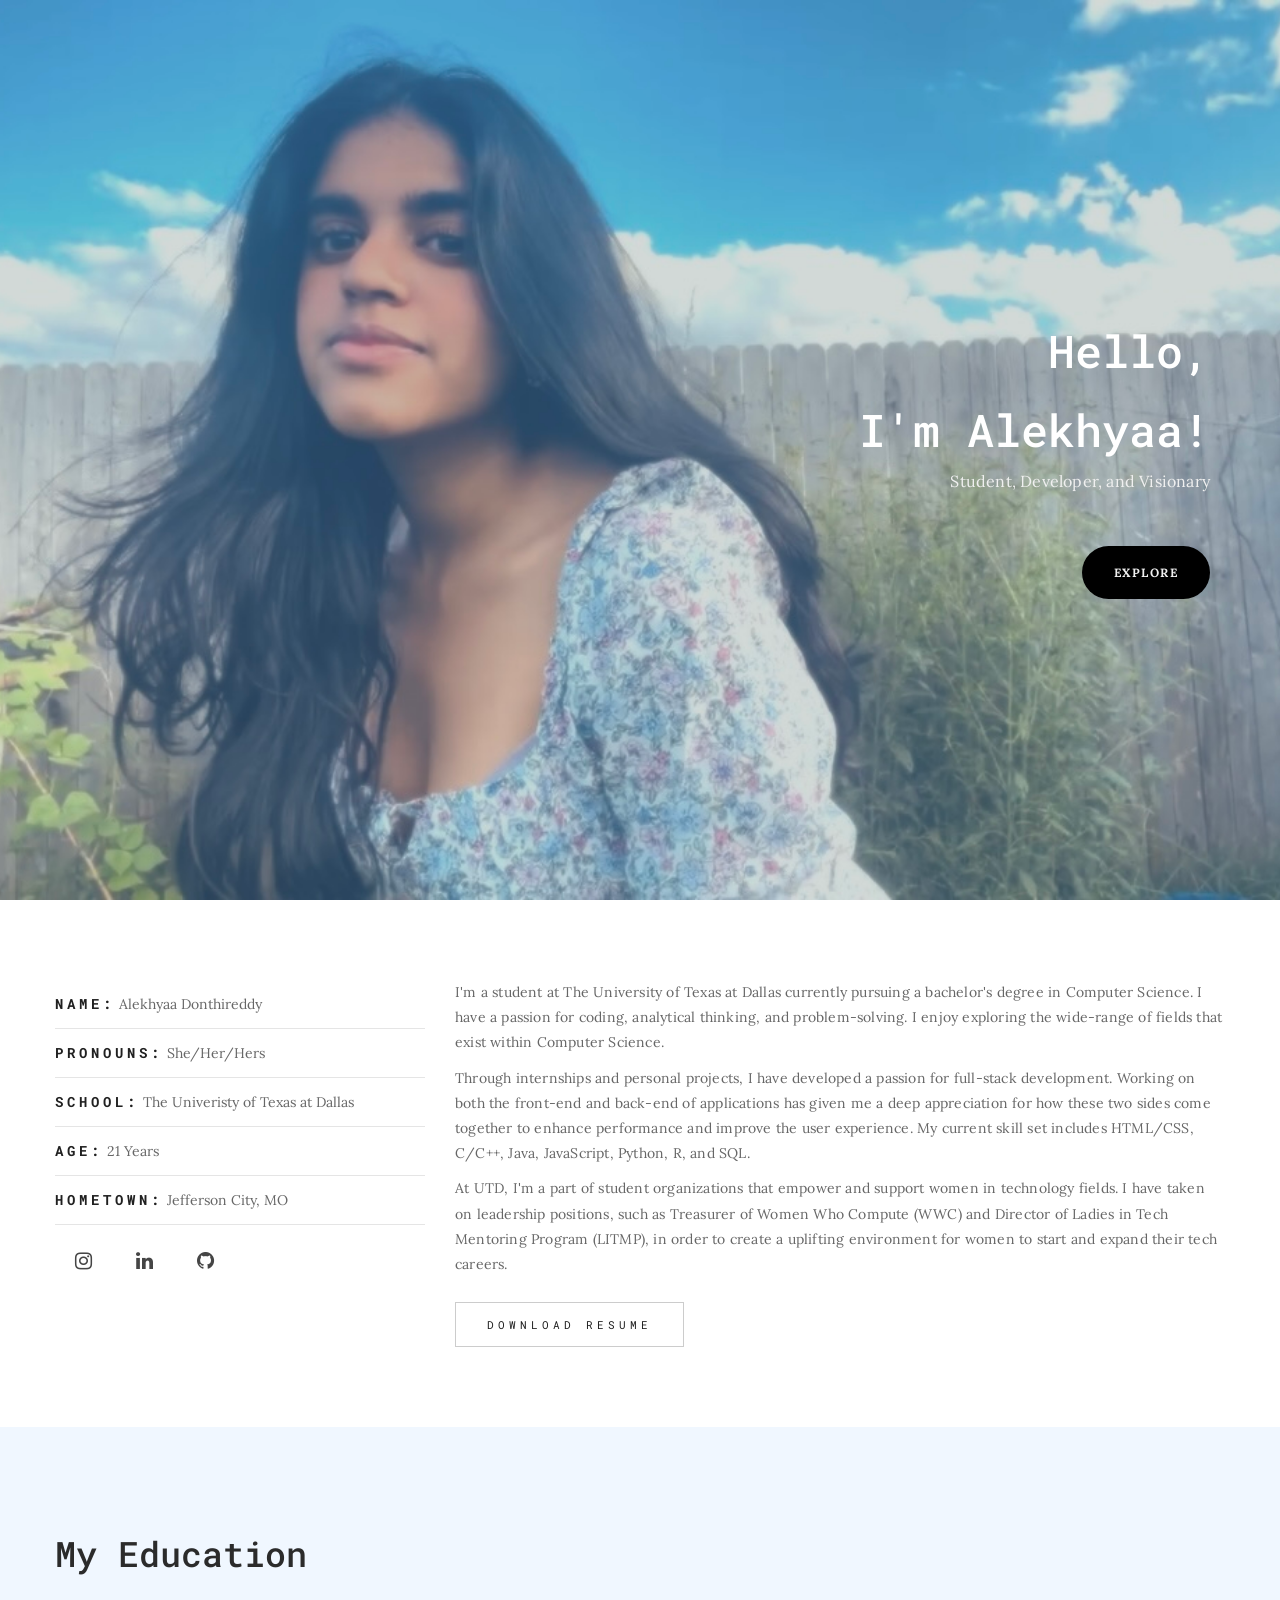
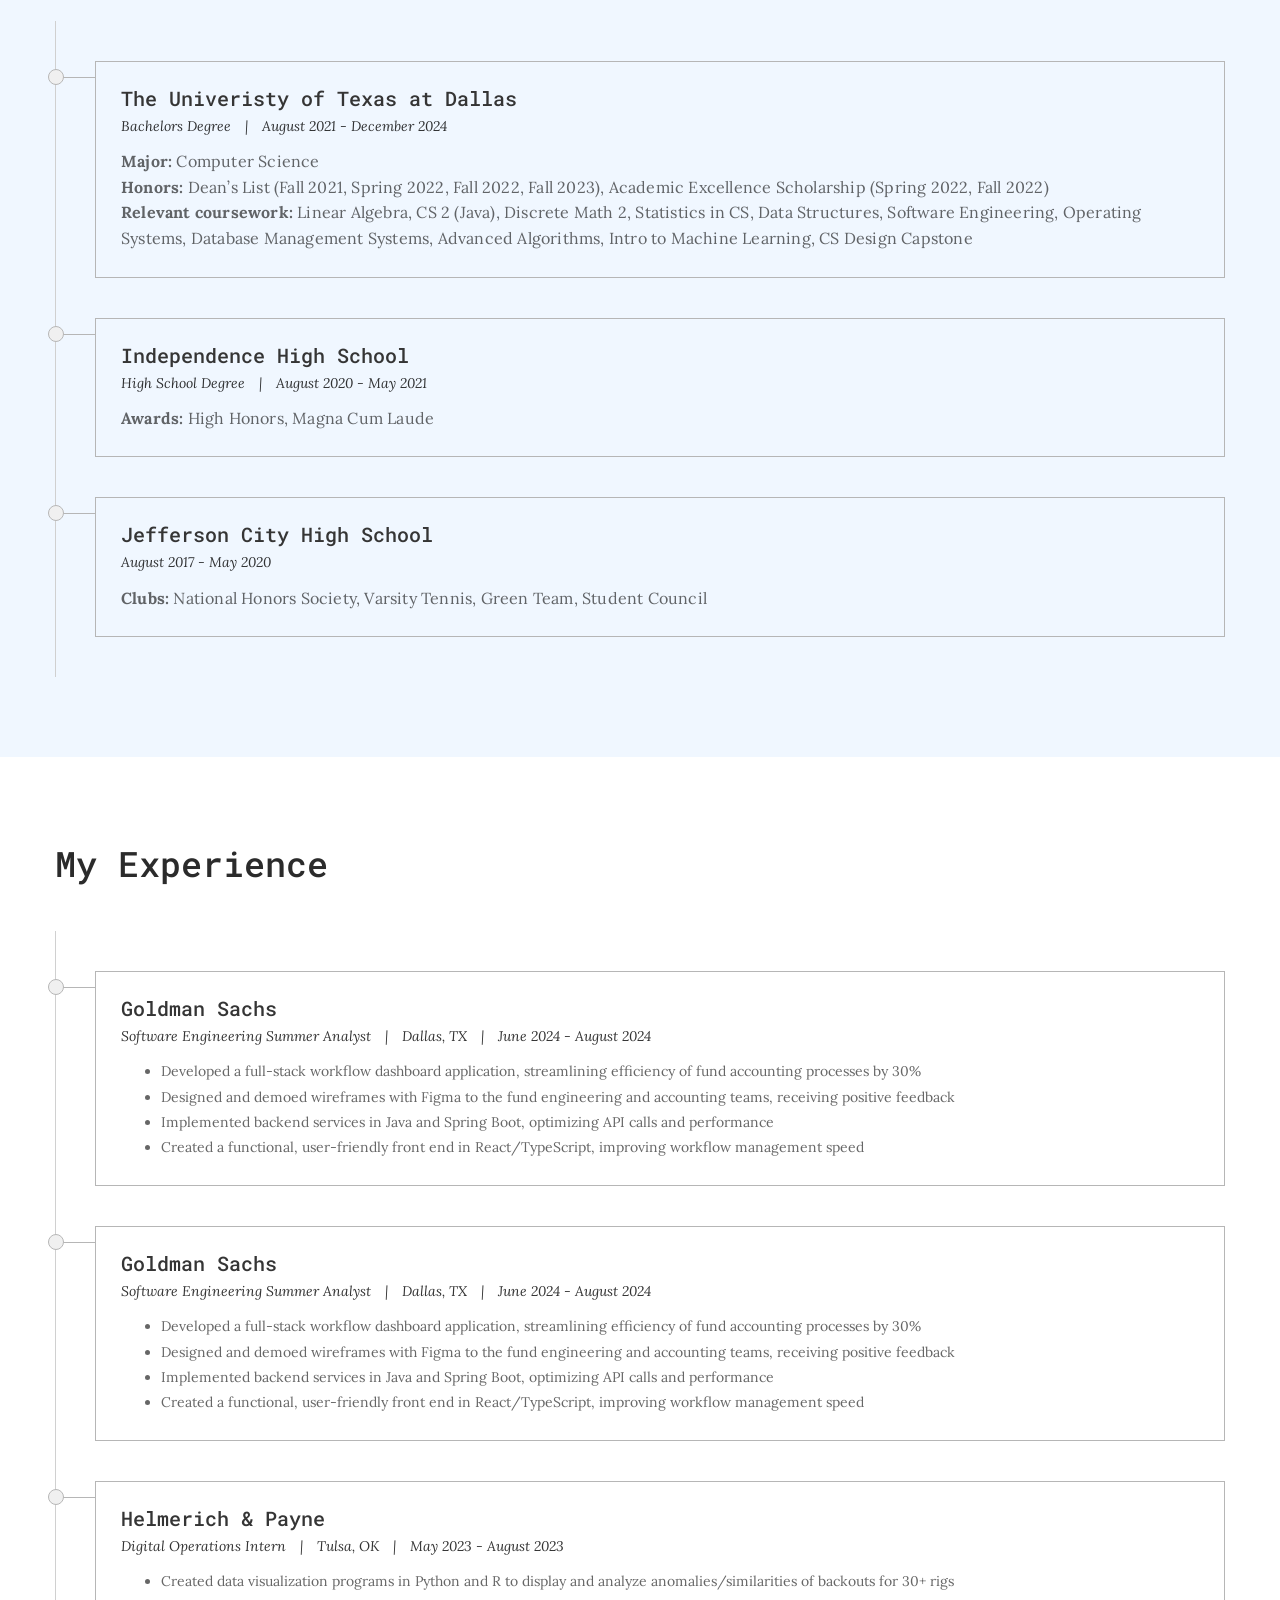
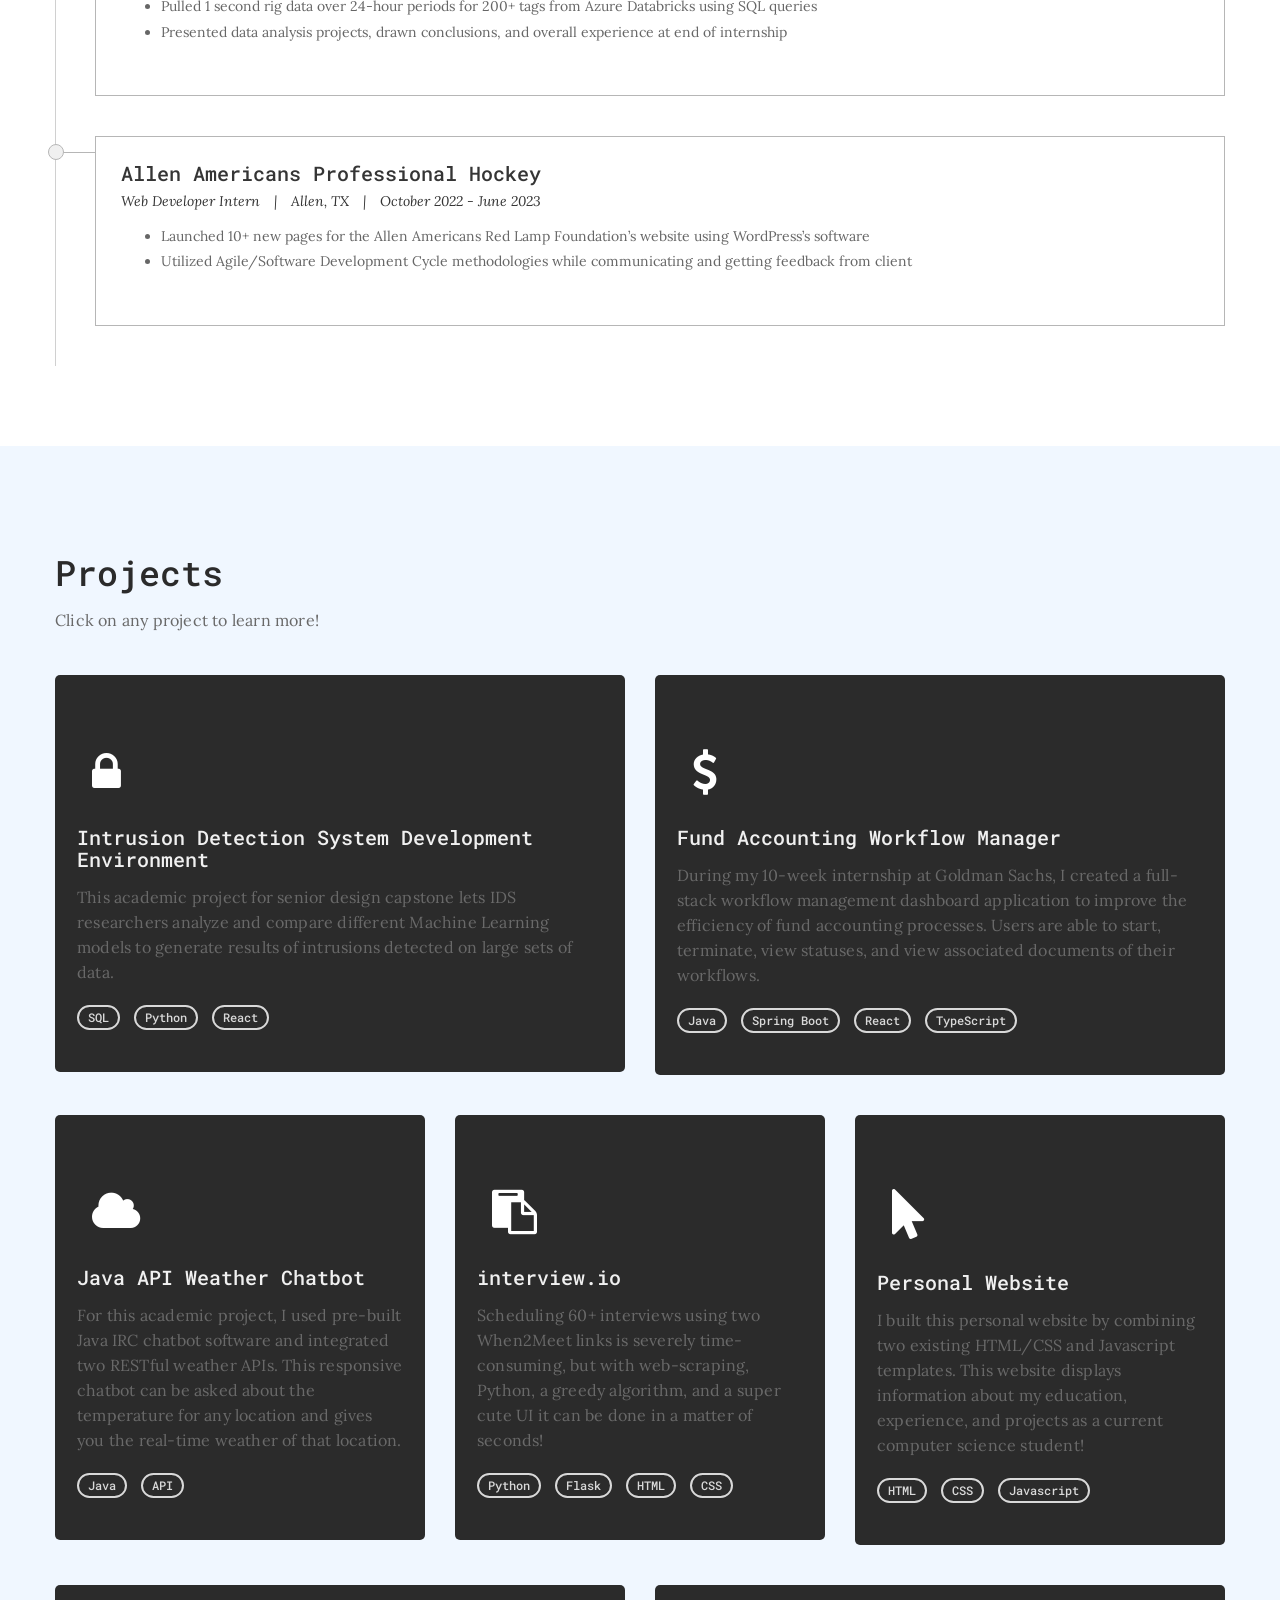
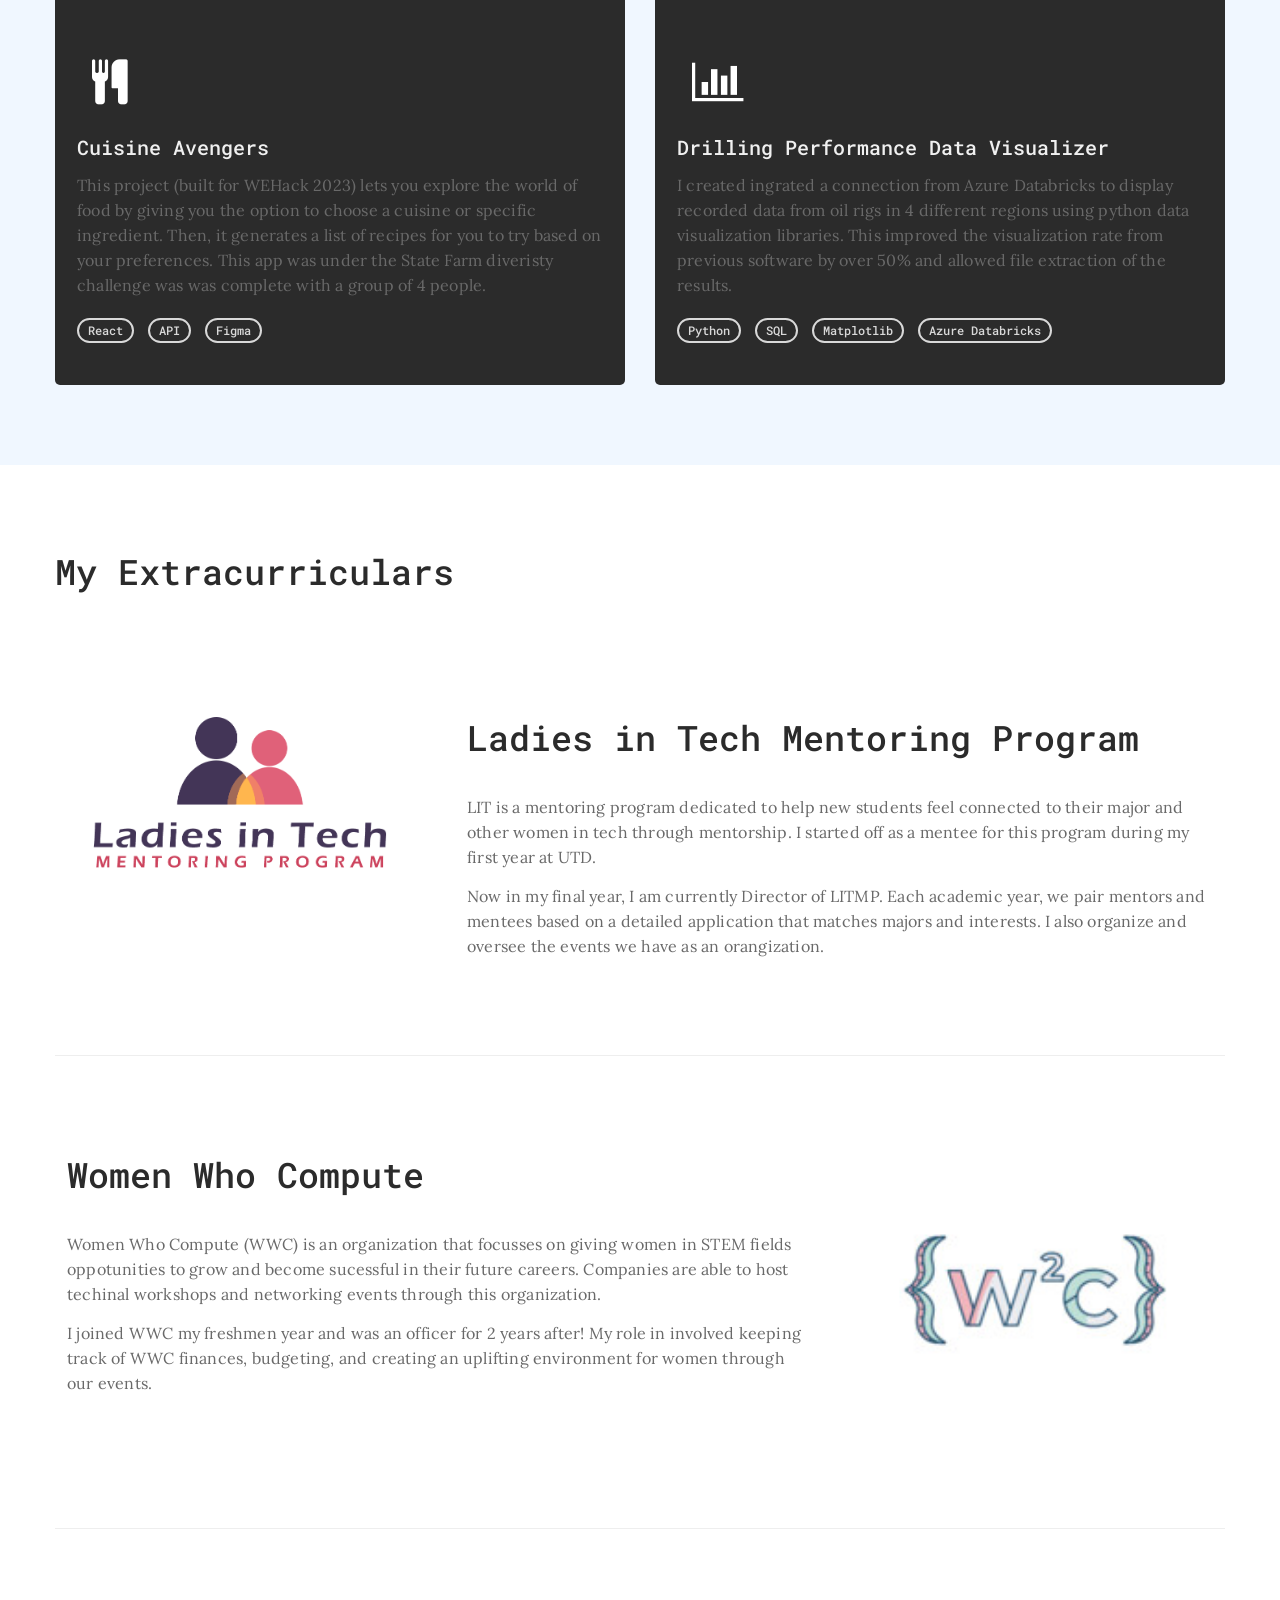
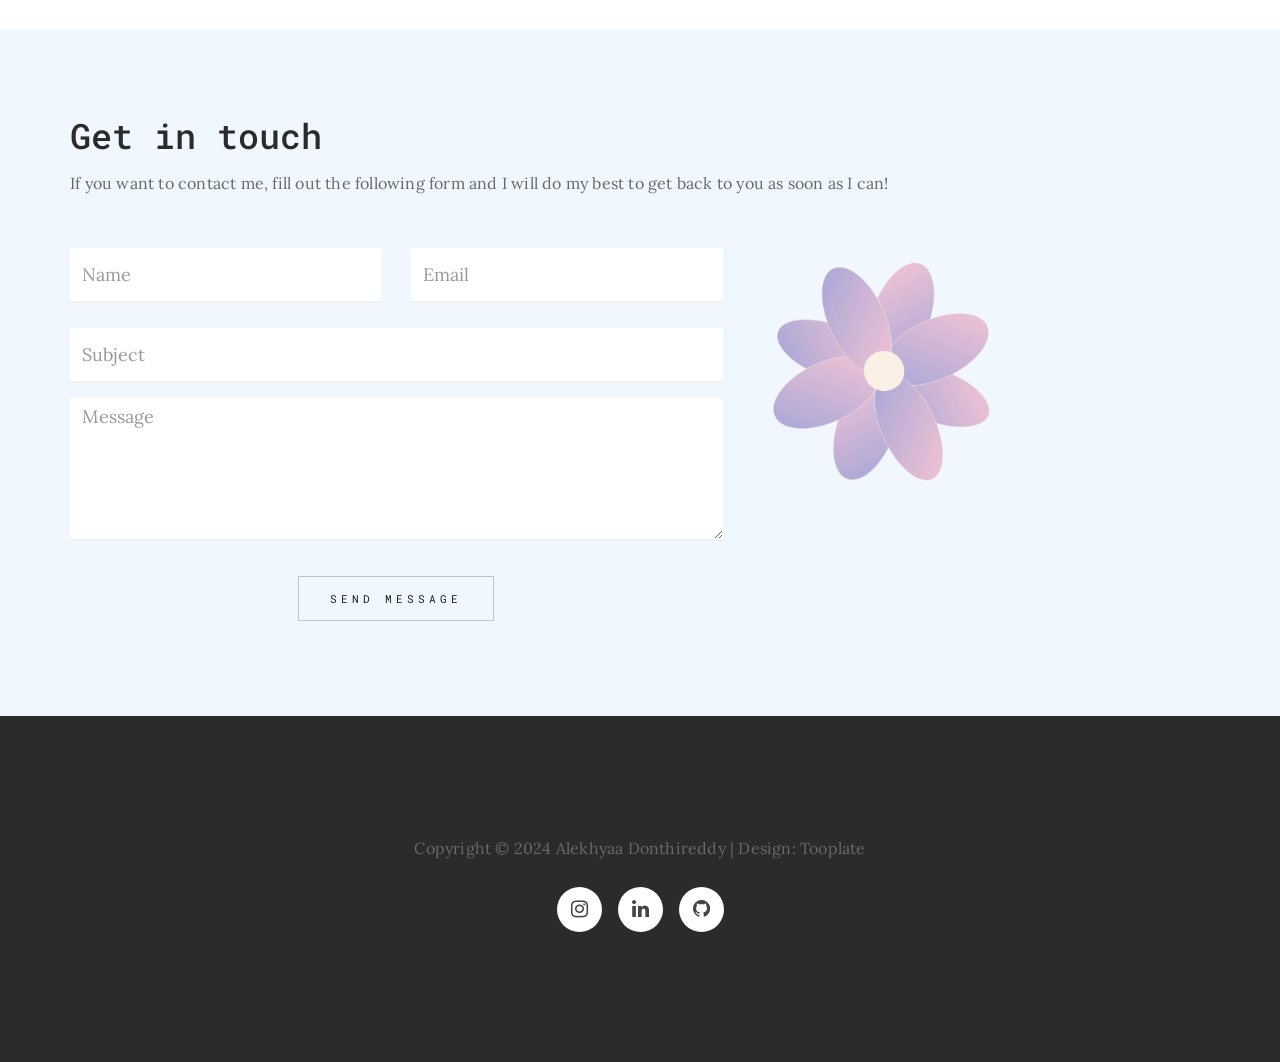
==== commit 0a659724: "updates, logo, and pics" ====
--- a/index.html
+++ b/index.html
@@ -248,15 +248,43 @@
                 </div>
 							
 					<ul class='timeline' >
-								
+                              
             <li>
+
                   
               <div class='wow fadeInUp timeline-content' data-wow-delay="0.1s" >
                     
                 <h4>Goldman Sachs</h4>
                     
                 <em>
-                  <span>Summer Analyst (Controllers Engineering)</span>
+                  <span>Software Engineering Summer Analyst</span>
+                  <span> | </span>
+                  <span>Dallas, TX</span>
+                  <span> | </span>
+                  <span>June 2024 - August 2024</span>
+                </em>
+                    
+                <p>
+                  <ul style="list-style-type:disc;">
+                    <li>Developed a full-stack workflow dashboard application, streamlining efficiency of fund accounting processes by 30%</li>
+                    <li>Designed and demoed wireframes with Figma to the fund engineering and accounting teams, receiving positive feedback</li>
+                    <li>Implemented backend services in Java and Spring Boot, optimizing API calls and performance</li> 
+                    <li>Created a functional, user-friendly front end in React/TypeScript, improving workflow management speed</li>
+                  </ul>
+                </p>
+                    
+              </div>
+                  
+            </li>
+            <li>
+
+                  
+              <div class='wow fadeInUp timeline-content' data-wow-delay="0.1s" >
+                    
+                <h4>Goldman Sachs</h4>
+                    
+                <em>
+                  <span>Software Engineering Summer Analyst</span>
                   <span> | </span>
                   <span>Dallas, TX</span>
                   <span> | </span>
@@ -489,7 +517,7 @@
                <div class="col-md-8 col-sm-12">
                     <div class="about-thumb">
                          <div class="wow fadeInUp section-title" data-wow-delay="0.6s">
-                              <a target="_blank" href="https://mitmuses.github.io/"><h2>Ladies in Tech Mentoring Program</h2></a>
+                              <a target="_blank" href="https://hialekhyaa.github.io/Ladies-in-Tech-MP/"><h2>Ladies in Tech Mentoring Program</h2></a>
                               <br>
                               <p>LIT is a mentoring program dedicated to help new students feel connected to their major and other women in tech through mentorship. I started off as a mentee for this program during my first year at UTD.</p>
                               <p>Now in my final year, I am currently Director of LITMP. Each academic year, we pair mentors and mentees based on a detailed application that matches majors and interests. I also organize and oversee the events we have as an orangization.</p>
@@ -504,17 +532,17 @@
                <div class="col-md-8 col-sm-12">
                     <div class="about-thumb">
                          <div class="wow fadeInUp section-title" data-wow-delay="0.6s">
-                              <a target="_blank" href="https://upop.mit.edu/"><h2>Women Who Compute</h2></a>
+                              <a target="_blank" href="https://www.utdwwc.com/"><h2>Women Who Compute</h2></a>
                              <br>
                               <p> Women Who Compute (WWC) is an organization that focusses on giving women in STEM fields oppotunities to grow and become sucessful in their future careers. Companies are able to host techinal workshops and networking events through this organization. </p>
-                              <p>Currently, I am the Treasurer. My job in involves keeping track of WWC finances, budgeting, and creating an uplifting environment for women through our events.</p>
+                              <p>I joined WWC my freshmen year and was an officer for 2 years after! My role in involved keeping track of WWC finances, budgeting, and creating an uplifting environment for women through our events.</p>
                          </div>
                     </div>
                </div>
                
                <div class="col-md-4 col-sm-8">
                     <div class="about-image-thumb">
-                         <img src="images/upop.png" class="wow fadeInUp img-responsive" data-wow-delay="0.6s" alt="about image">
+                         <img src="images/upop.png" class="wow fadeInUp img-responsive" data-wow-delay="0.6s" alt="about image" style="width: 125%;">
                     </div>
                </div>
               <br><br>
@@ -602,8 +630,10 @@
                 				</div>
                 
                 			</form>
-
-                    </div>
+                    </div>
+               </div>
+               <div>
+                    <img src="images/flower.gif" class="wow fadeInUp img-responsive" style="width: 25%;">
                </div>
           </div>
      </div>
@@ -621,8 +651,8 @@
                     <div class="wow fadeInUp" data-wow-delay="0.4s">
                          <ul class="social-icon" style="text-align: center;">
                               <li><a target="_blank" href="https://www.instagram.com/alekhyaadonthireddy/" class="fa fa-instagram"></a></li>
-                              <li><a target="_blank" href="https://www.linkedin.com/in/mnigrin/" class="fa fa-linkedin"></a></li>
-                              <li><a target="_blank" href="https://github.com/mayigrin" class="fa fa-github"></a></li>
+                              <li><a target="_blank" href="https://www.linkedin.com/in/alekhyaa-donthireddy/" class="fa fa-linkedin"></a></li>
+                              <li><a target="_blank" href="https://github.com/hialekhyaa" class="fa fa-github"></a></li>
                          </ul>
                     </div>
           </div>
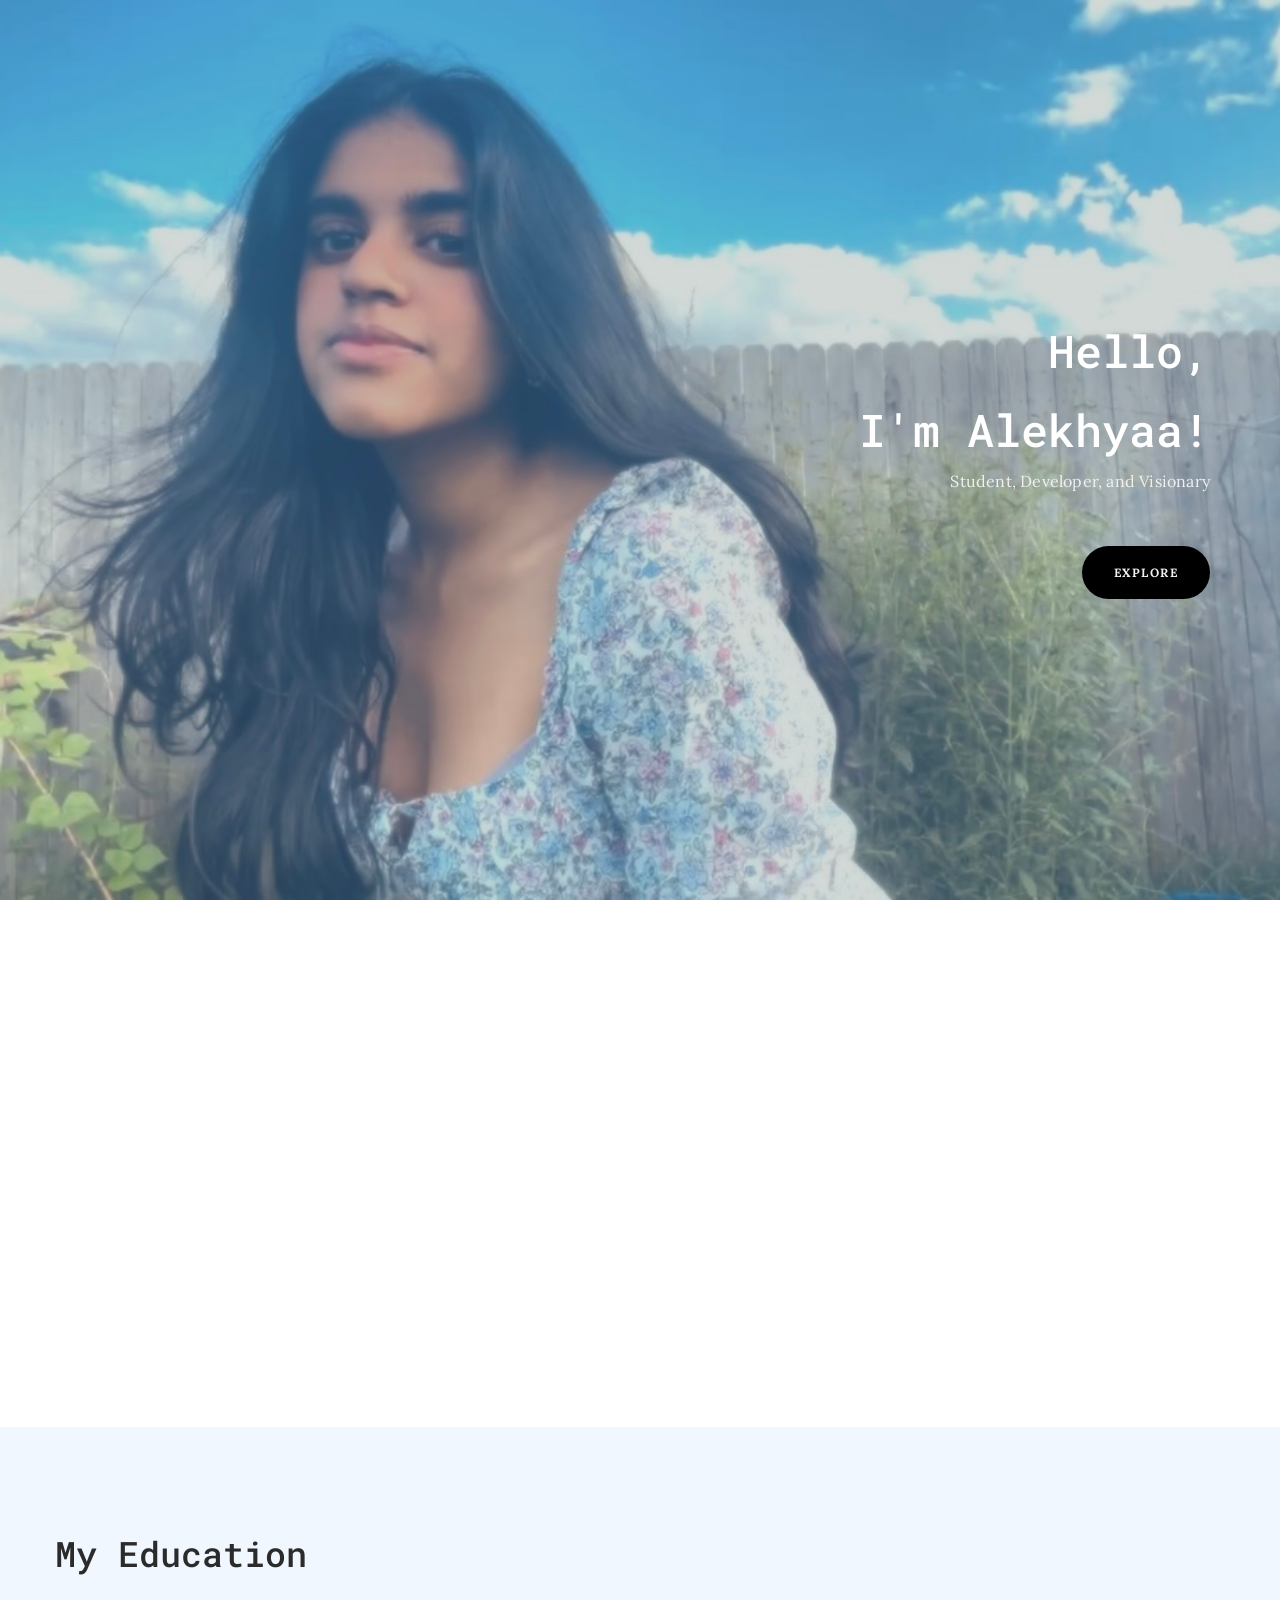
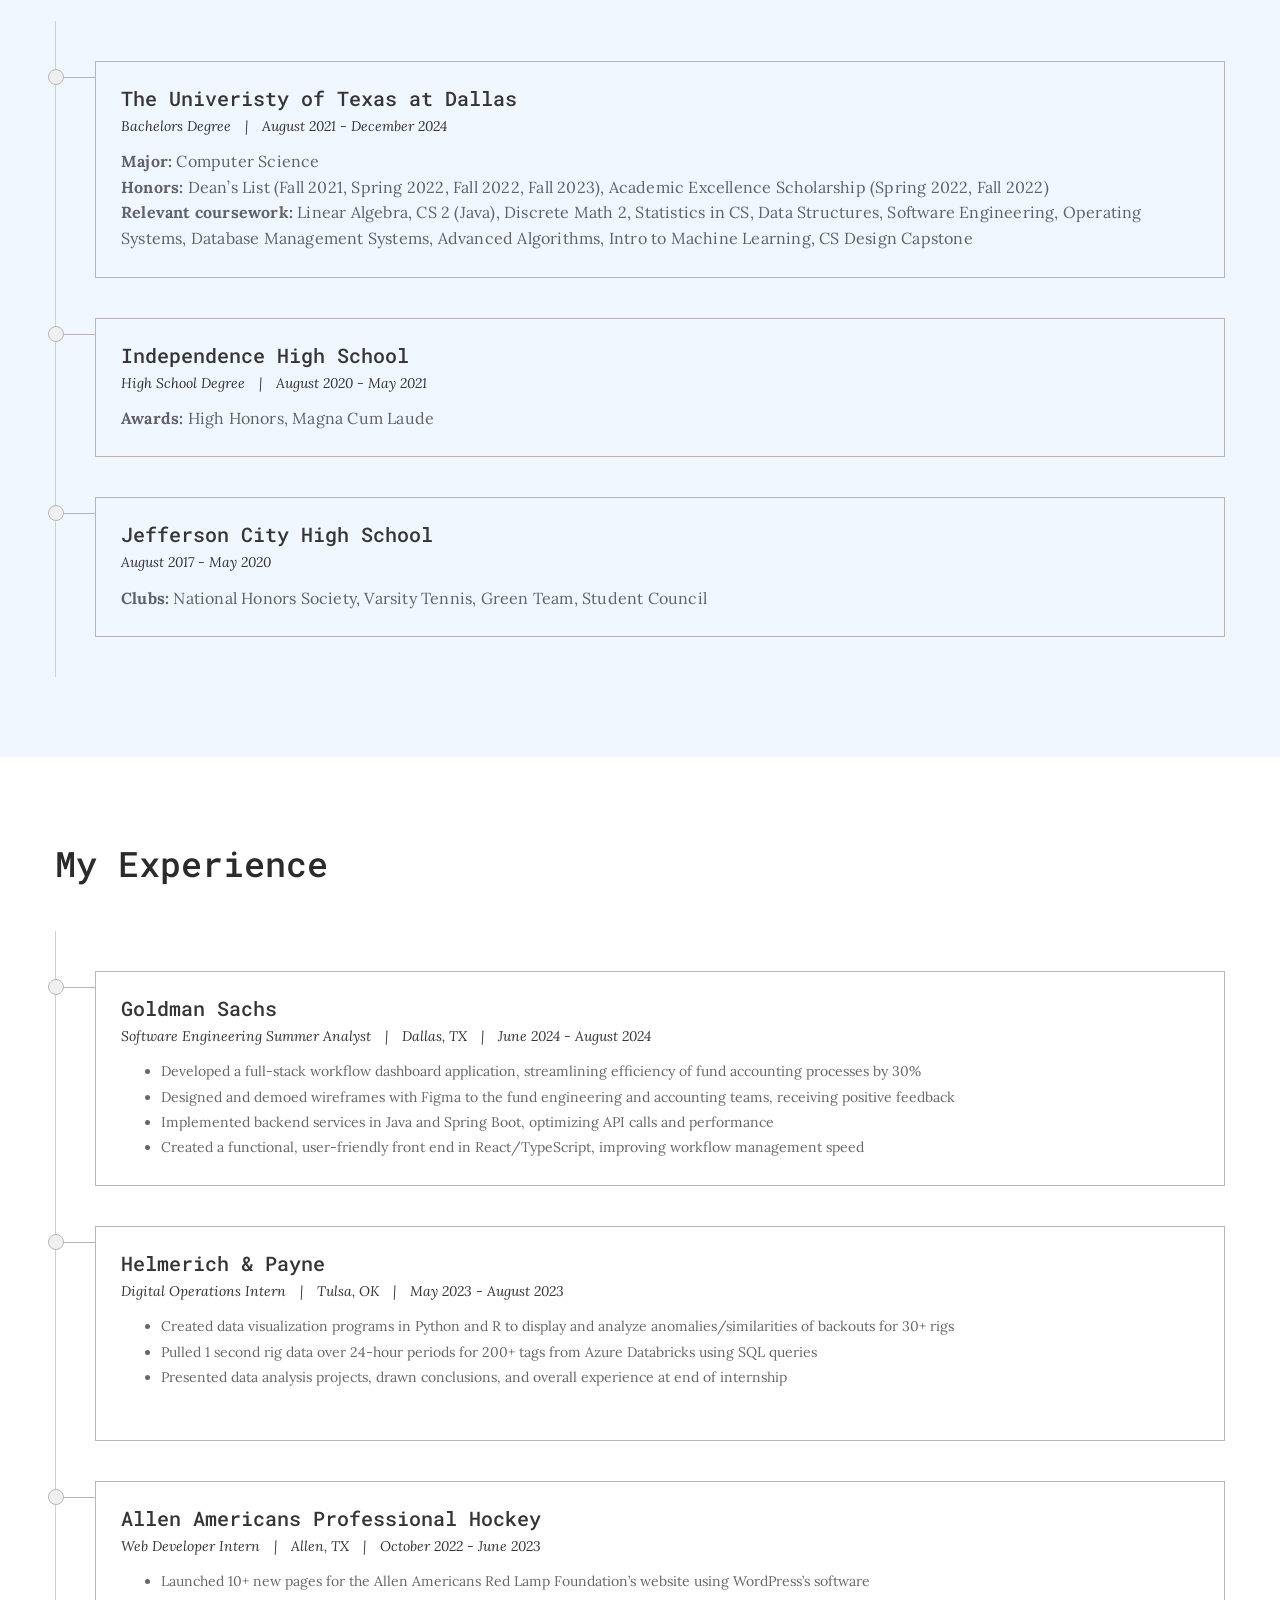
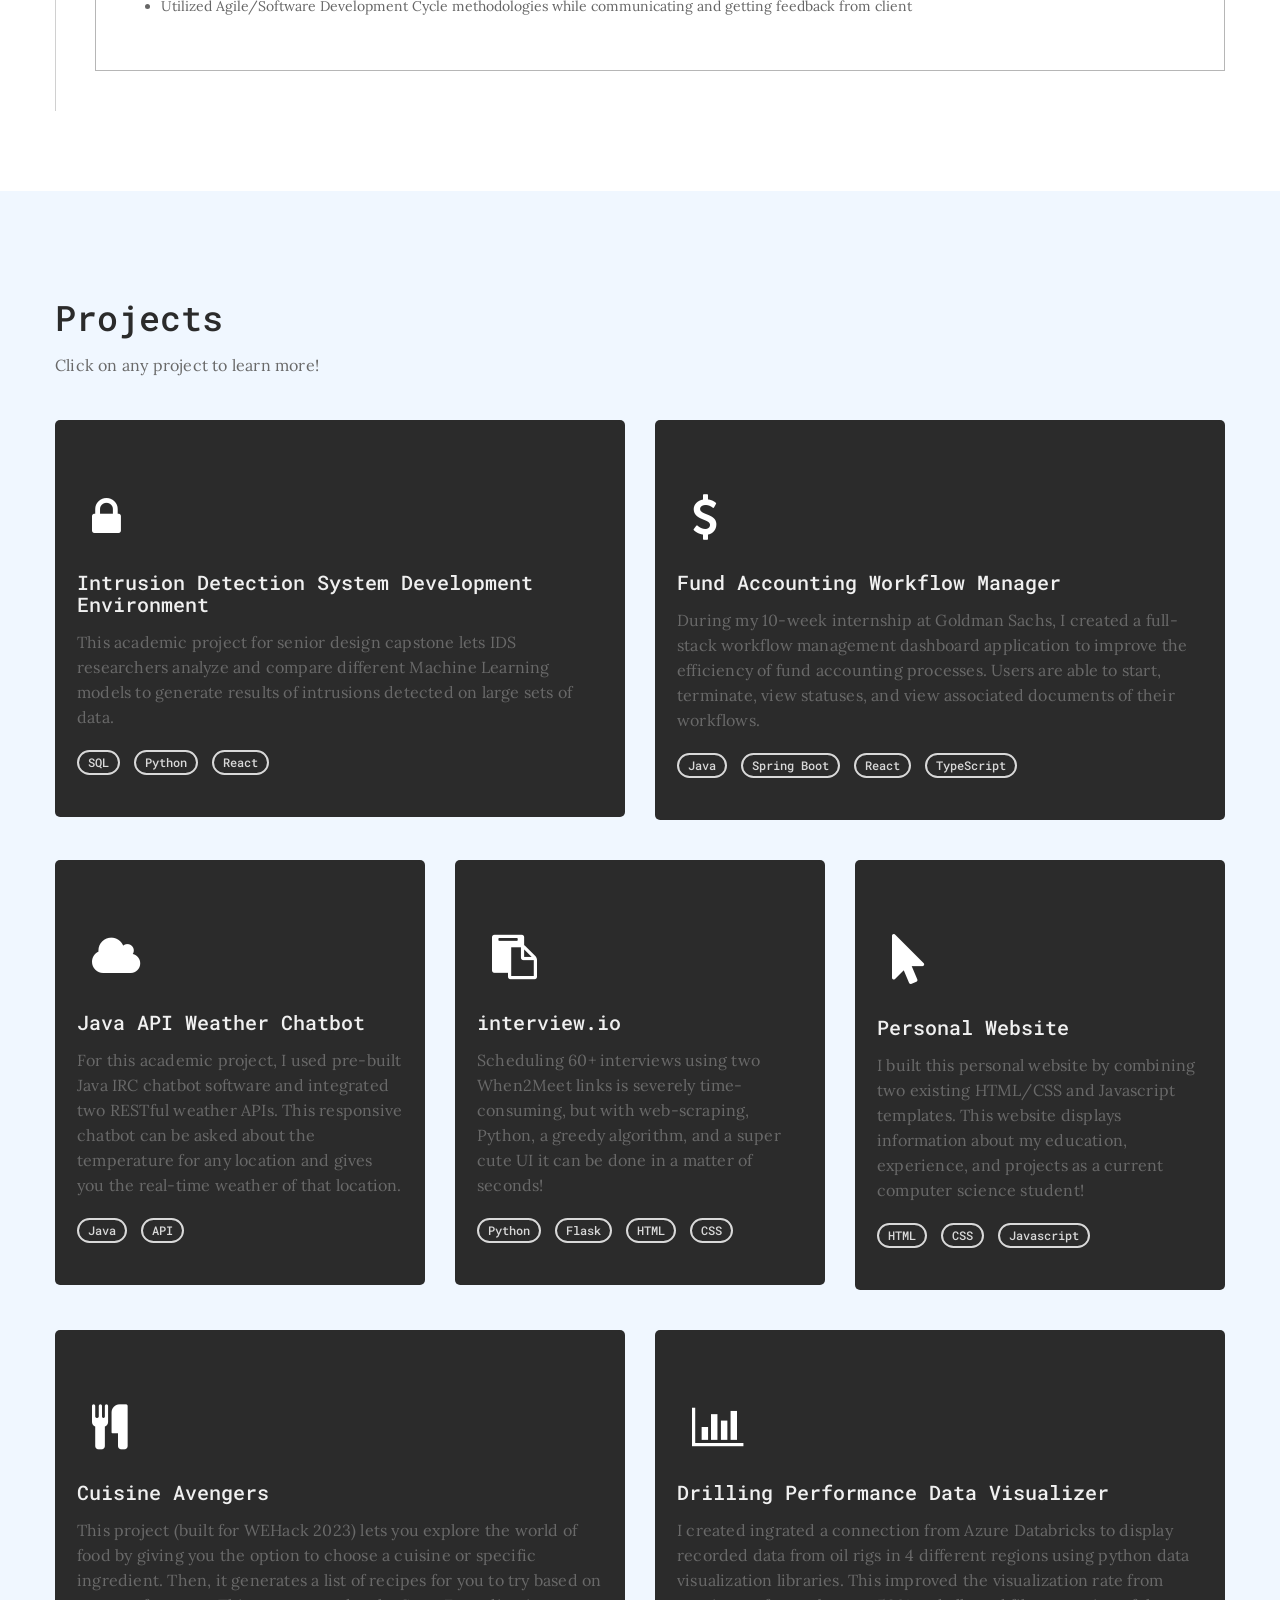
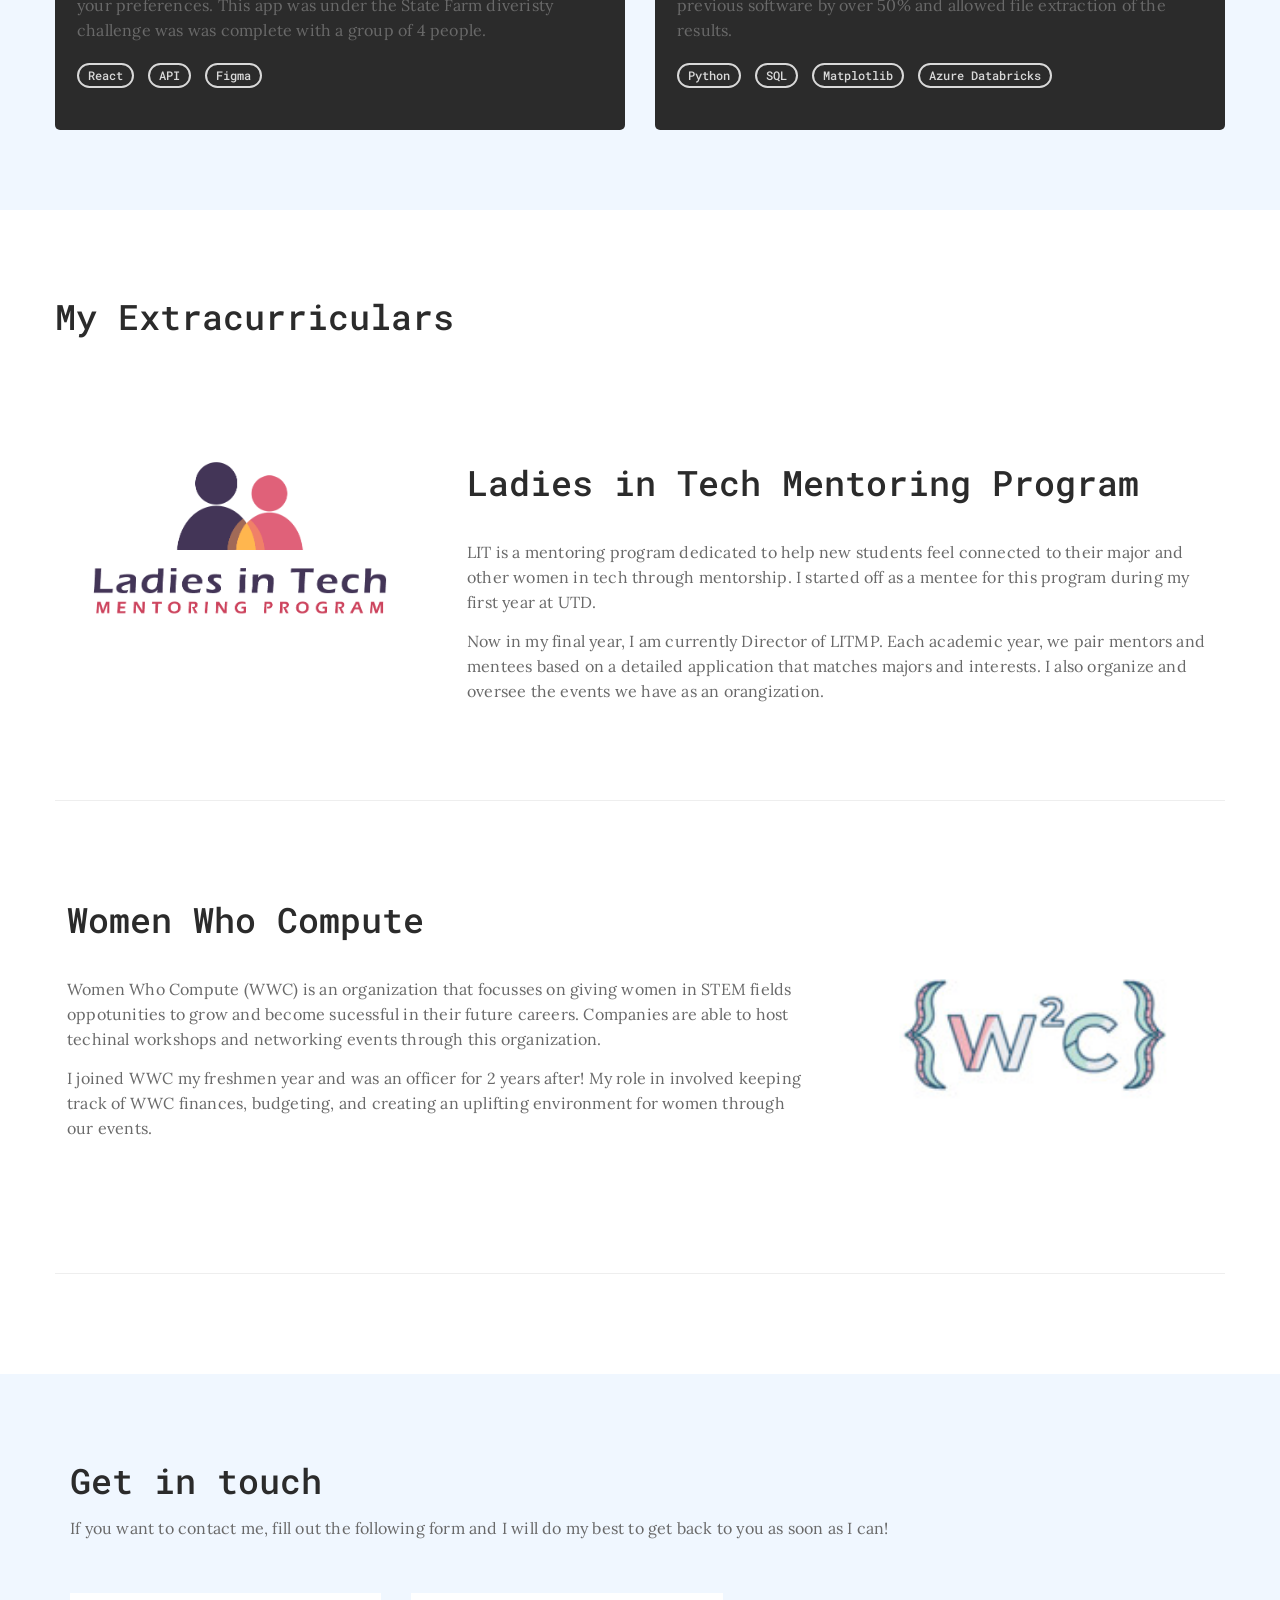
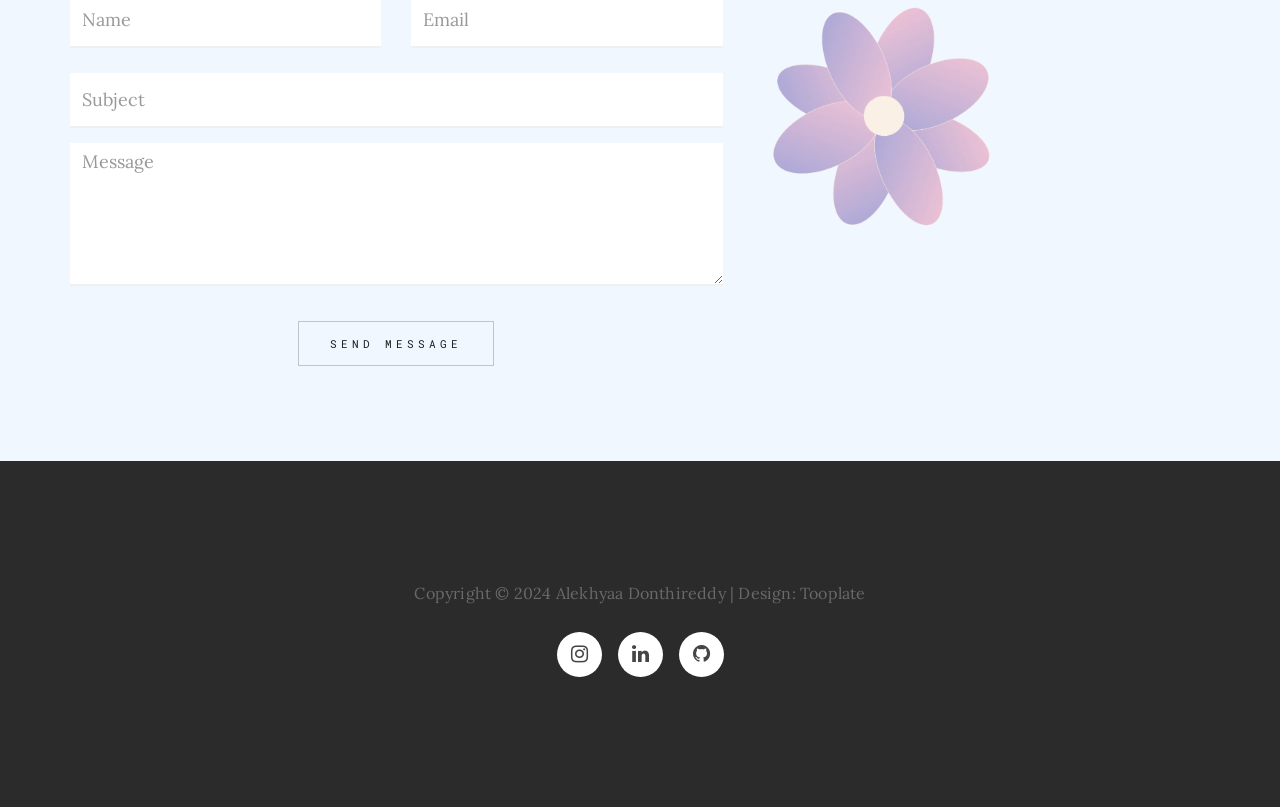
==== commit a761e158: "quick fix" ====
--- a/index.html
+++ b/index.html
@@ -249,33 +249,6 @@
 							
 					<ul class='timeline' >
                               
-            <li>
-
-                  
-              <div class='wow fadeInUp timeline-content' data-wow-delay="0.1s" >
-                    
-                <h4>Goldman Sachs</h4>
-                    
-                <em>
-                  <span>Software Engineering Summer Analyst</span>
-                  <span> | </span>
-                  <span>Dallas, TX</span>
-                  <span> | </span>
-                  <span>June 2024 - August 2024</span>
-                </em>
-                    
-                <p>
-                  <ul style="list-style-type:disc;">
-                    <li>Developed a full-stack workflow dashboard application, streamlining efficiency of fund accounting processes by 30%</li>
-                    <li>Designed and demoed wireframes with Figma to the fund engineering and accounting teams, receiving positive feedback</li>
-                    <li>Implemented backend services in Java and Spring Boot, optimizing API calls and performance</li> 
-                    <li>Created a functional, user-friendly front end in React/TypeScript, improving workflow management speed</li>
-                  </ul>
-                </p>
-                    
-              </div>
-                  
-            </li>
             <li>
 
                   
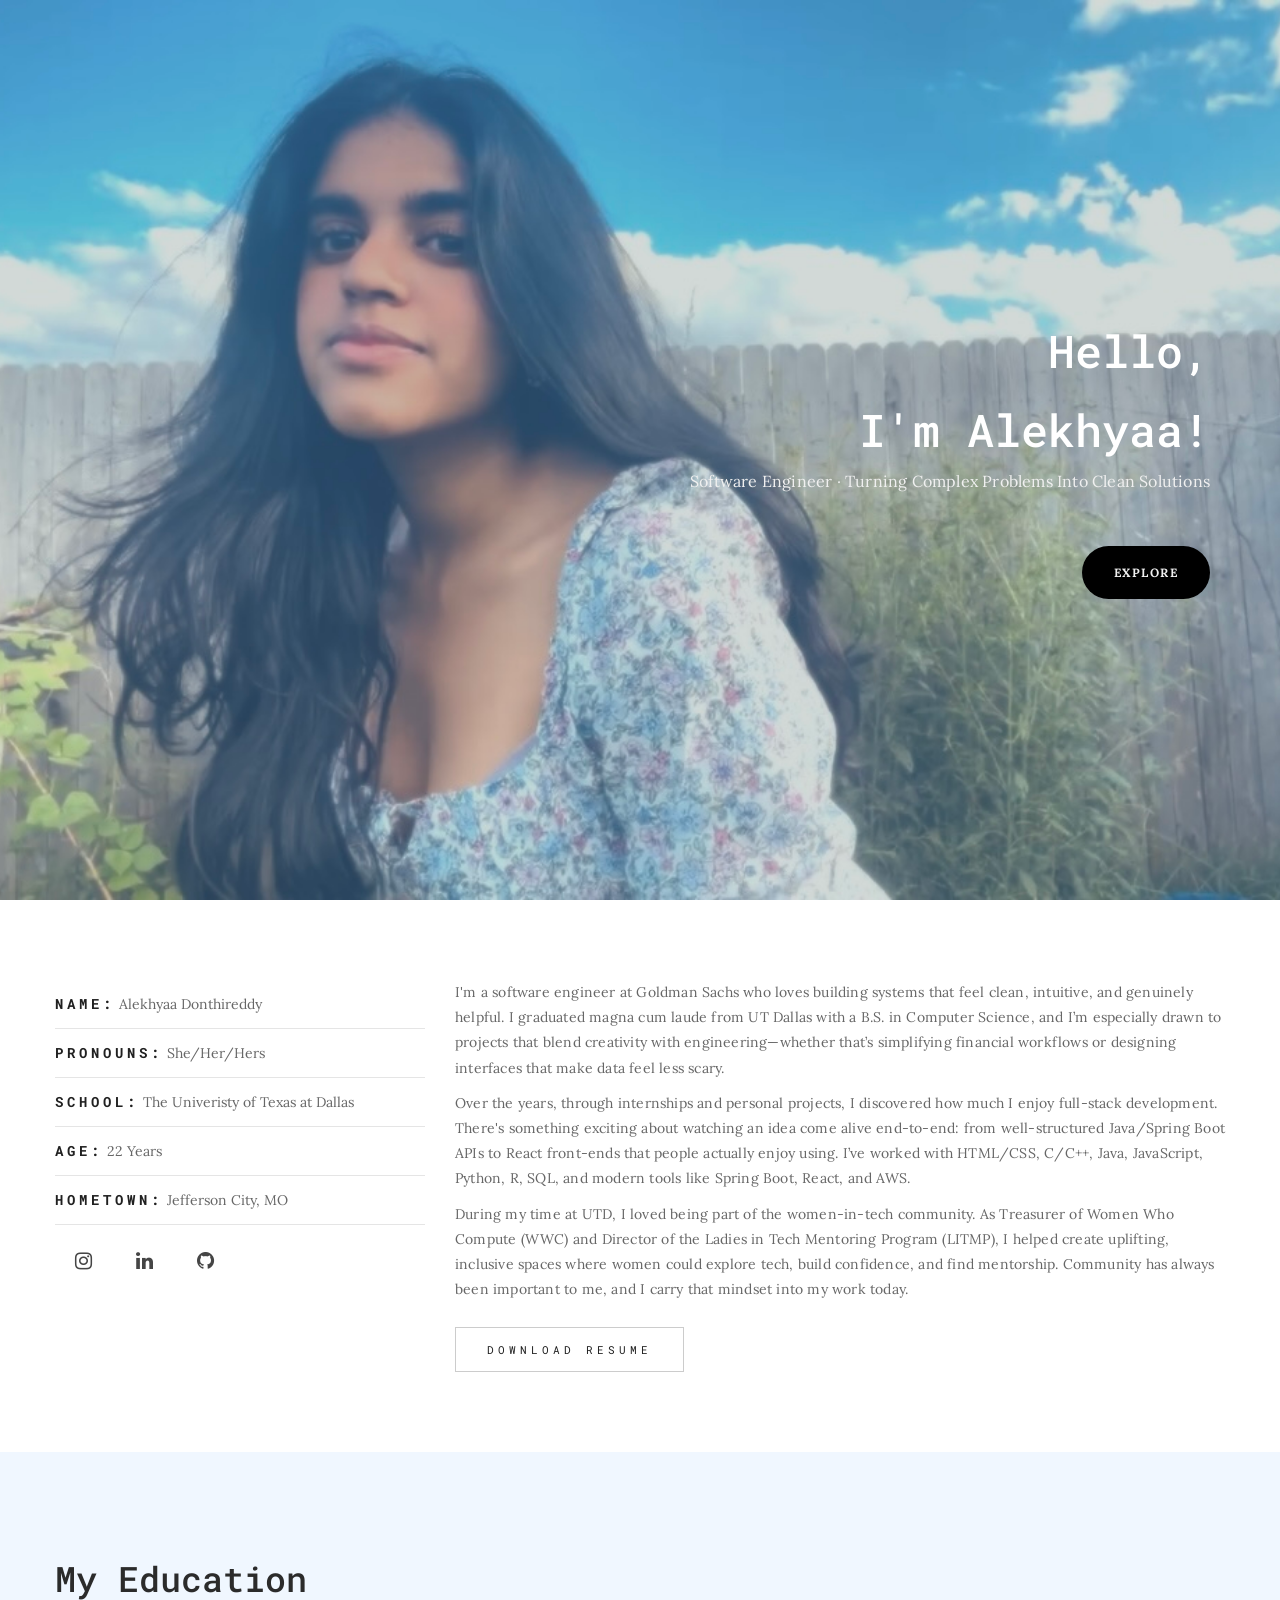
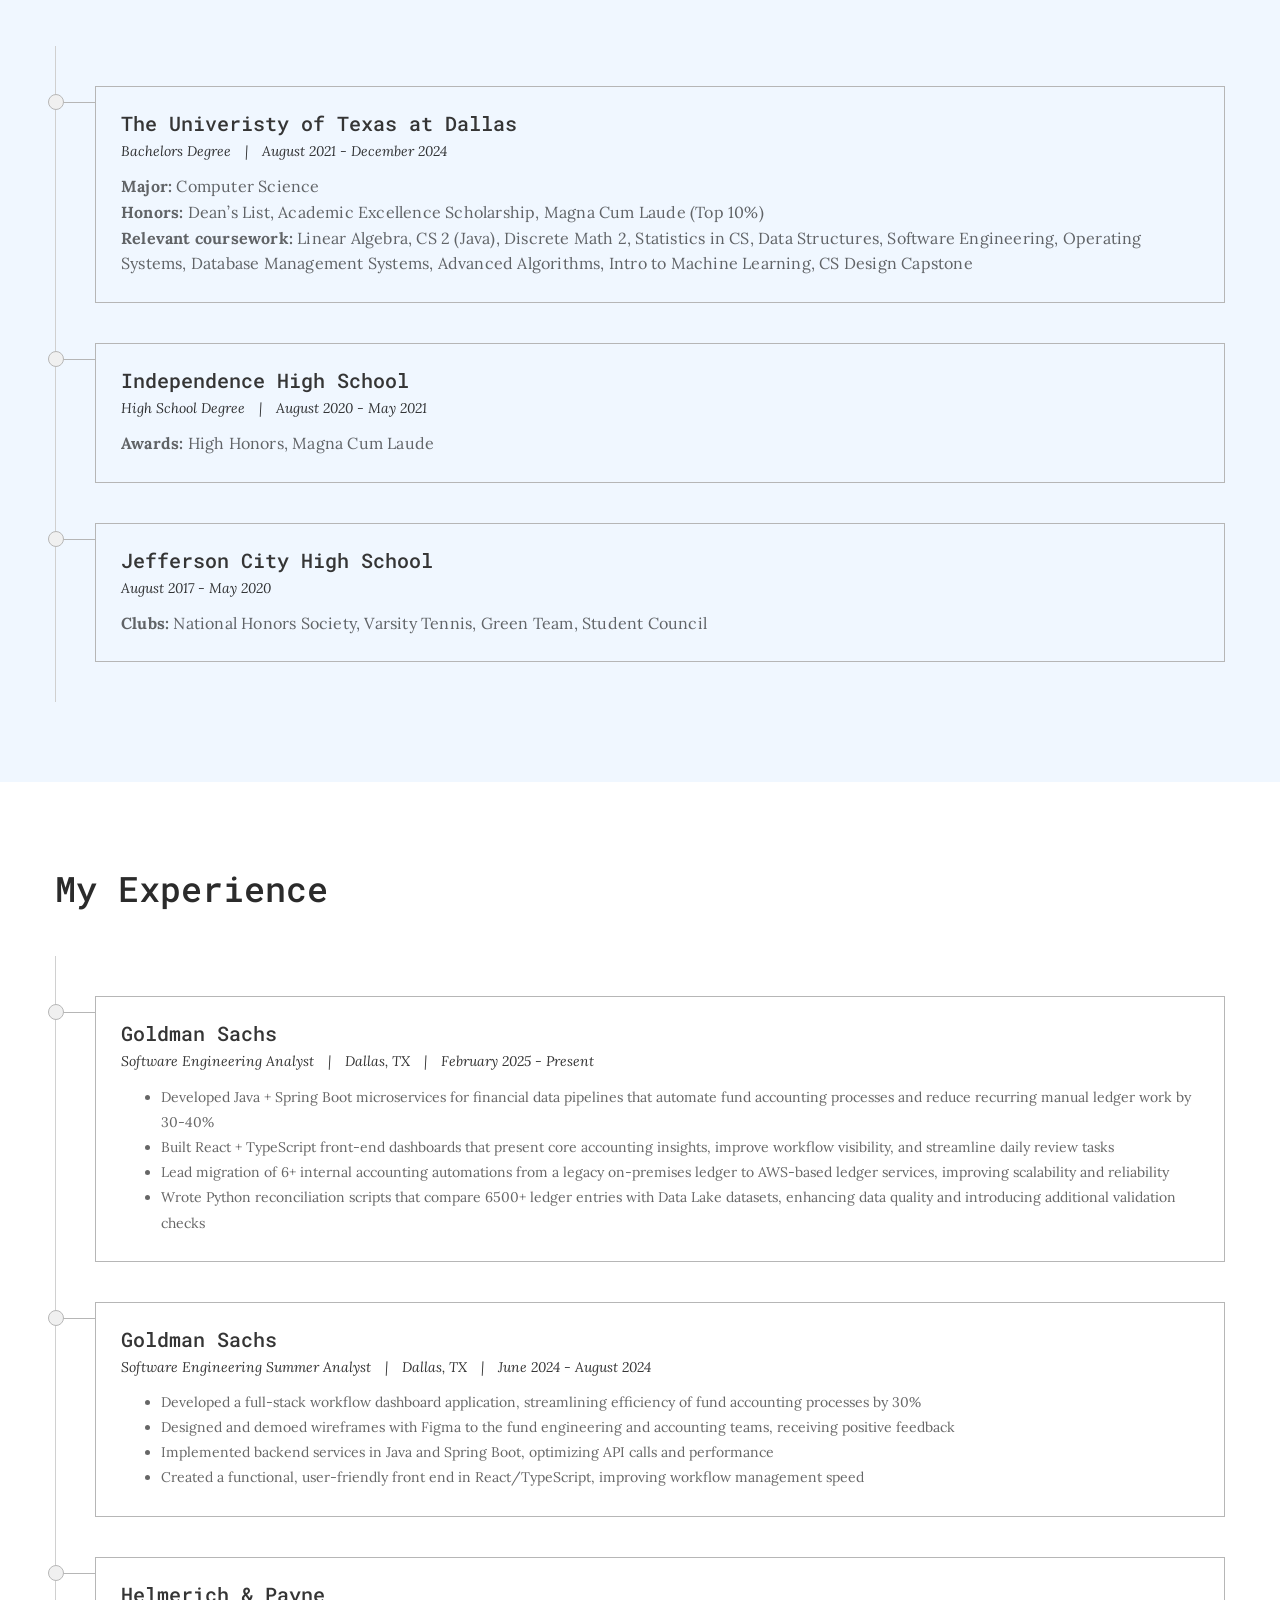
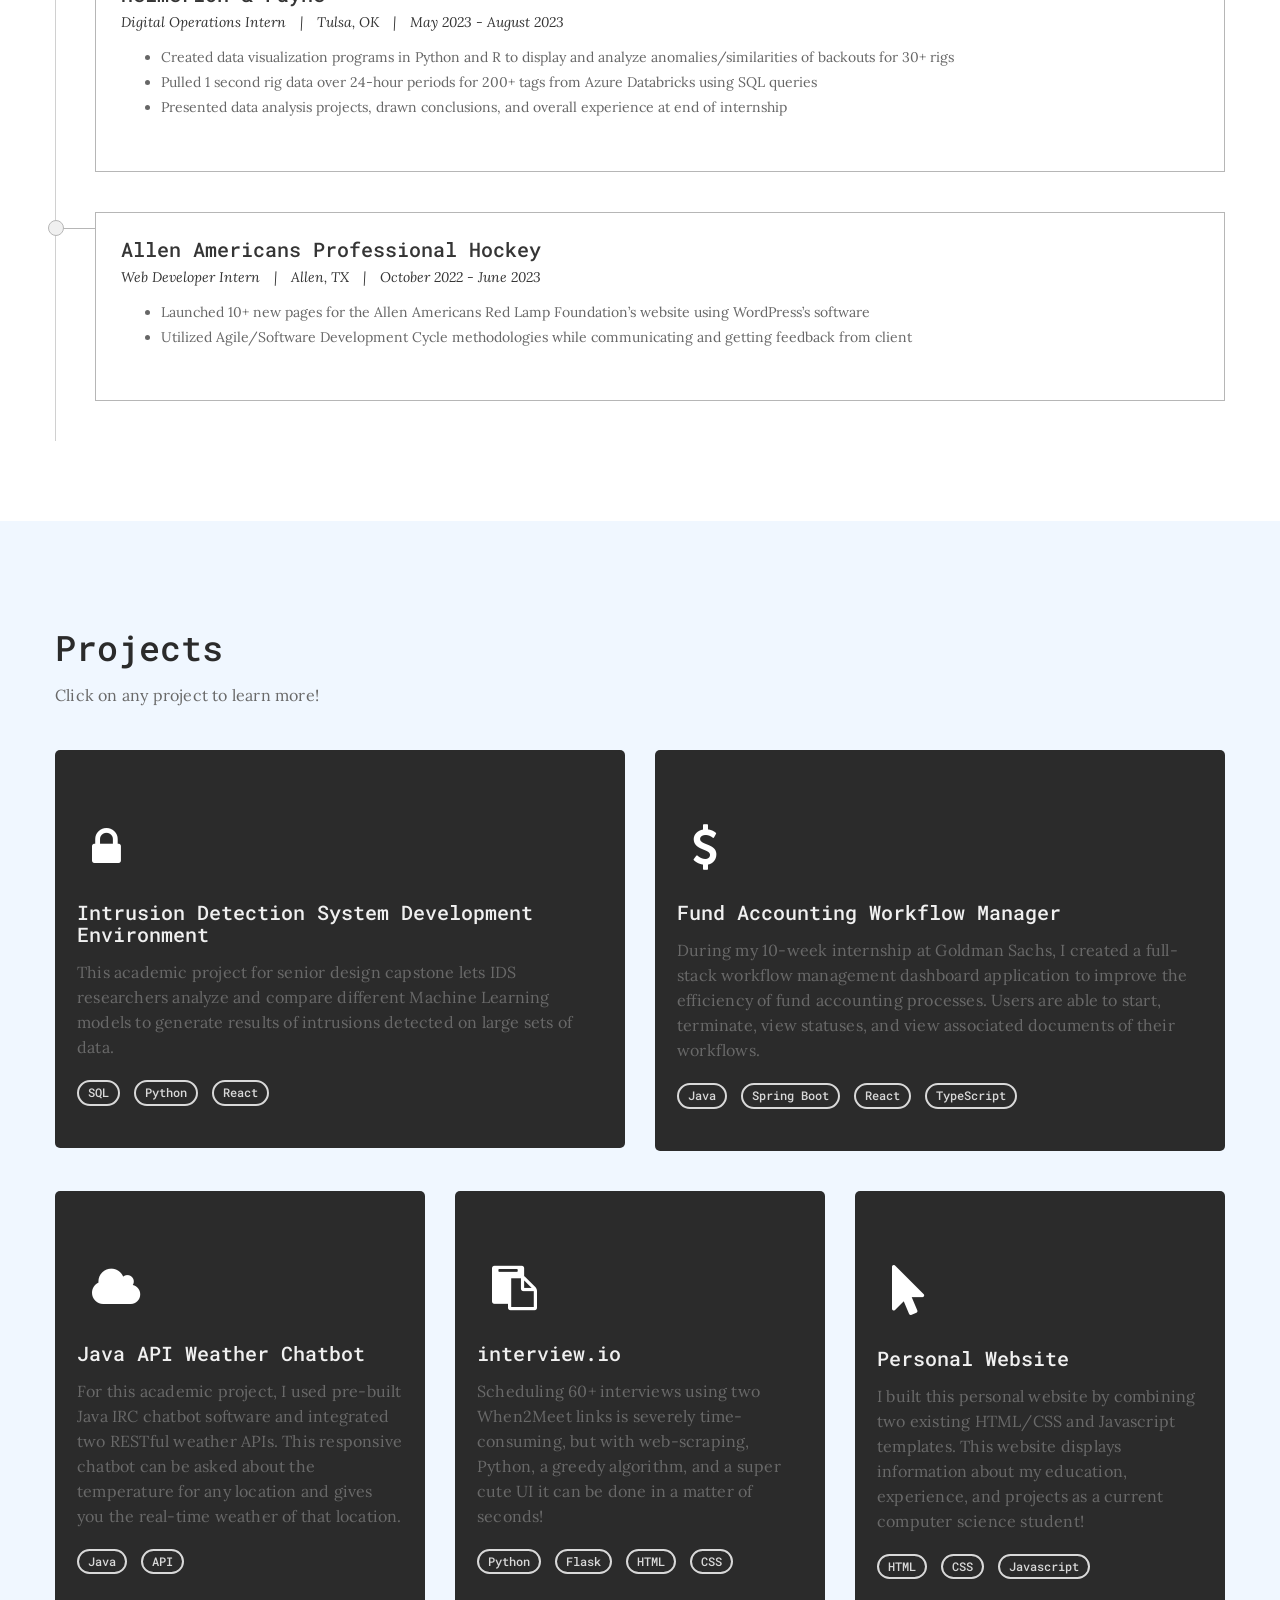
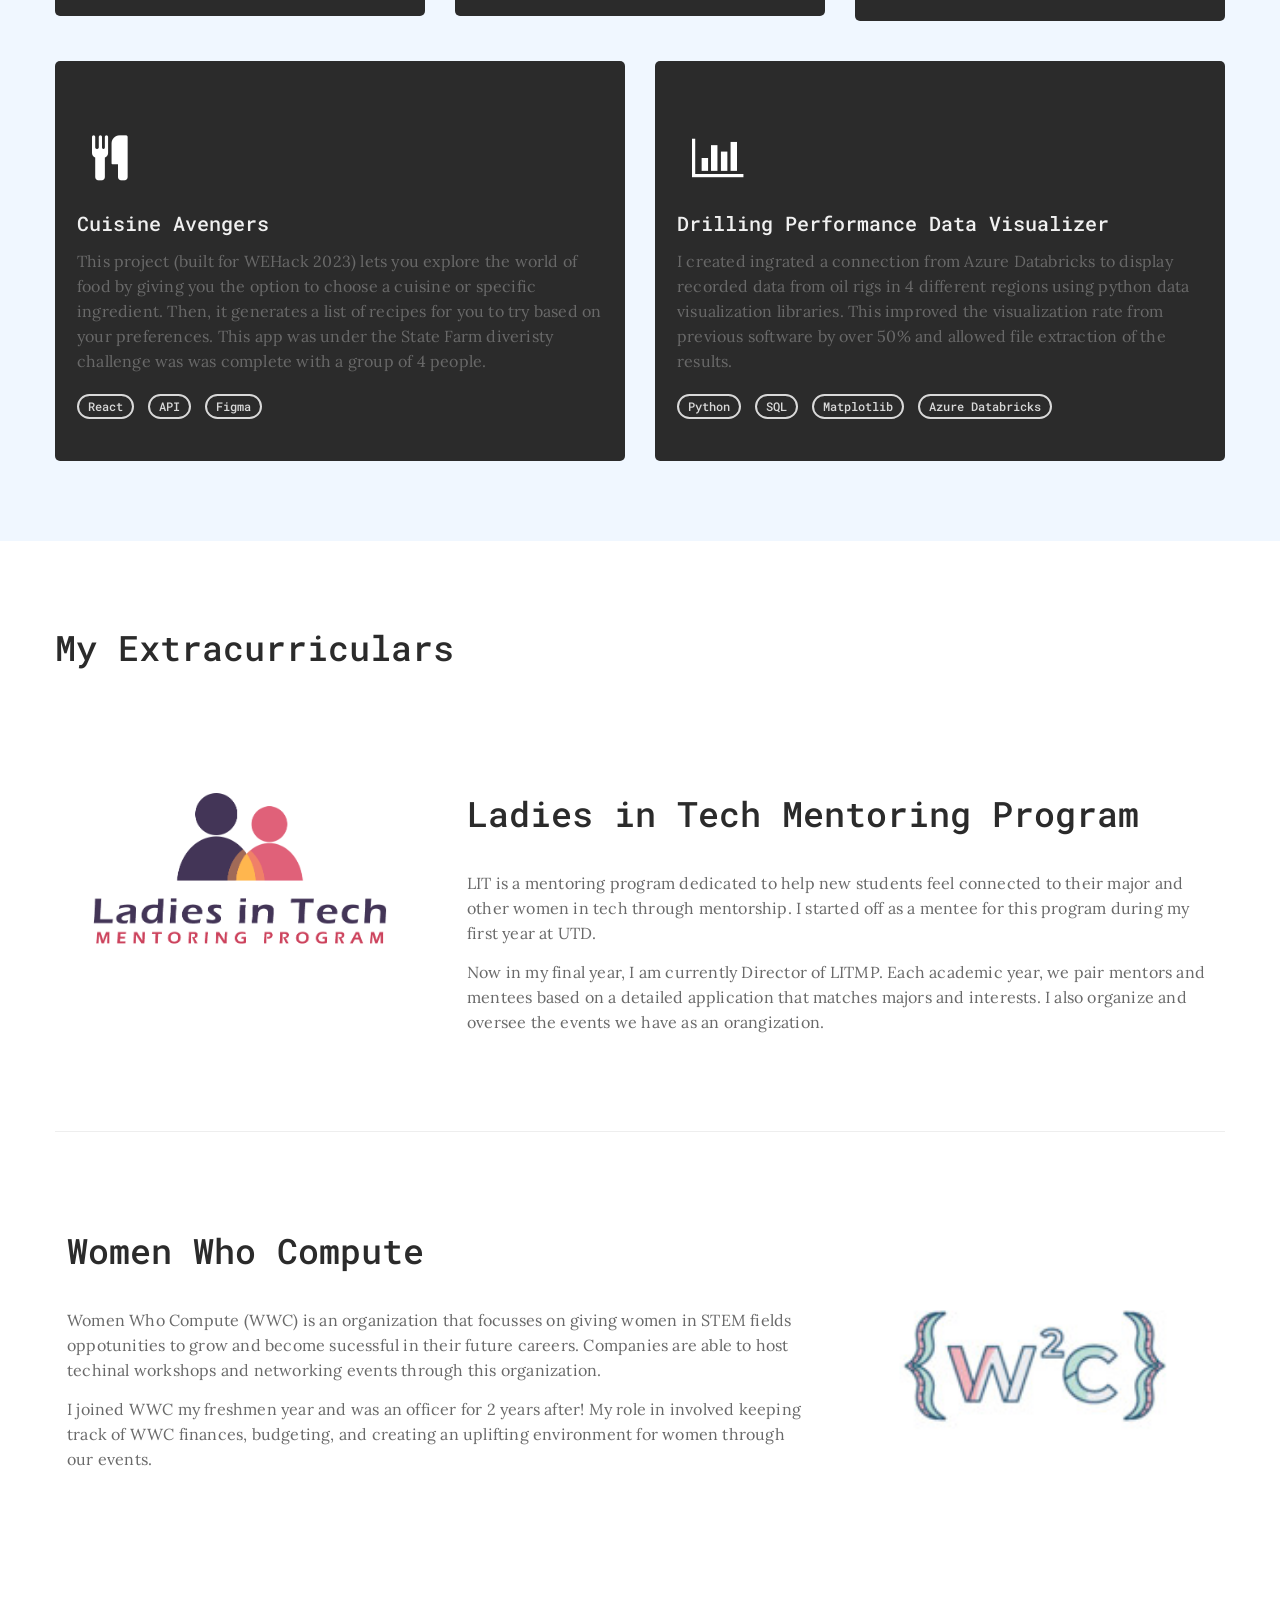
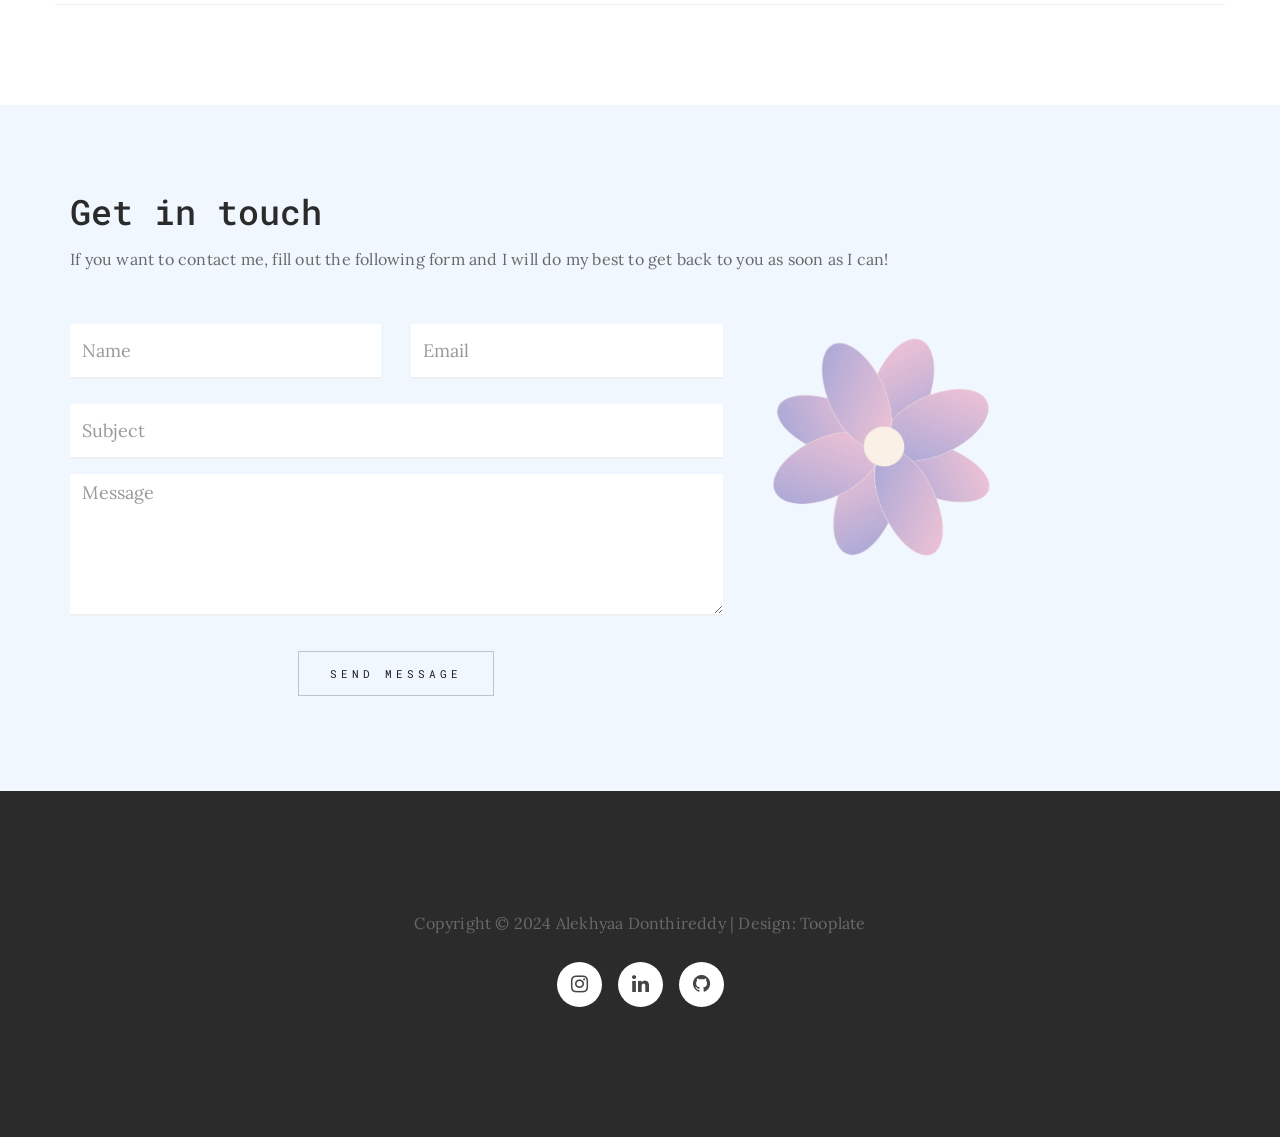
==== commit 4569ff38: "December 2025 update 👍" ====
--- a/index.html
+++ b/index.html
@@ -5,7 +5,7 @@
 <meta charset="UTF-8">
 <meta http-equiv="X-UA-Compatible" content="IE=Edge">
 <meta name="google-site-verification" content="fWH8xmeEzrfW56pmObDDENPOhvNHzvVaJUzJxGHtKW8" />
-<meta name="description" content="Alekhyaa Donthireddy is a student in UT Dallas's class of December 2024, pursuing a major in Computer Sciences.">
+<meta name="description" content="Alekhyaa Donthireddy is a current software engineer at Goldman Sachs and a December '24 Grad from UT Dallas with a degree in Computer Science.">
 <meta name="keywords" content="Alekhyaa Donthirecdy, UTD, personal website, student, computer science, programming, software engineering">
 <meta name="resource-type" content="document">
 <meta name="revisit-after" content="5 days">
@@ -13,7 +13,7 @@
 <meta name="robots" content="ALL">
 <meta name="distribution" content="Global">
 <meta name="rating" content="Safe For Kids">
-<meta name="copyright" content="2024, Alekhyaa Donthireddy">
+<meta name="copyright" content="2026, Alekhyaa Donthireddy">
 <meta name="author" content="Alekhyaa Donthireddy">
 
 <title>Alekhyaa</title>
@@ -62,7 +62,7 @@
                <div class="col-md-offset-5 col-md-7 col-sm-12">
                     <div class="home-thumb">
                          <h1 class="wow fadeInUp" data-wow-delay="0.4s">Hello,</h1> <h1 class="wow fadeInUp" data-wow-delay="0.4s">I'm Alekhyaa!</h1>
-                         <p class="wow fadeInUp white-color" data-wow-delay="0.6s">Student, Developer, and Visionary</p>
+                         <p class="wow fadeInUp white-color" data-wow-delay="0.6s">Software Engineer · Turning Complex Problems Into Clean Solutions</p>
                          <a href="#service" class="wow fadeInUp smoothScroll btn btn-default section-btn" data-wow-delay="1s">Explore</a>
                     </div>
                </div>
@@ -100,7 +100,7 @@
         
         					<li>
         						<strong>Age:</strong>
-        						<span>21 Years</span>
+        						<span>22 Years</span>
         					</li>
         
         					<li>
@@ -124,17 +124,15 @@
         			<div class='col-md-8' >
         
         				<div class='about-text' >
-        					<p>
-                                   I'm a student at The University of Texas at Dallas currently pursuing a bachelor's degree in Computer Science. I have a passion for coding, analytical thinking, and problem-solving. I enjoy exploring the wide-range of fields that exist within Computer Science. 
-                              </p>
-                              <p>
-                                   Through internships and personal projects, I have developed a passion for full-stack development. Working on both the front-end and back-end of applications has given me a deep appreciation for how these two sides come together to enhance performance and improve the user experience. My current skill set includes HTML/CSS, C/C++, Java, JavaScript, Python, R, and SQL.
-                              </p>  
-                              <p> 
-                                   At UTD, I'm a part of student organizations that empower and support women in technology fields. I have taken on leadership positions, such as Treasurer of Women Who Compute (WWC) and Director of Ladies in Tech Mentoring Program (LITMP), in order to create a uplifting environment for women to start and expand their tech careers.
-        					</p>
-        
-        					
+                            <p>
+                                I'm a software engineer at Goldman Sachs who loves building systems that feel clean, intuitive, and genuinely helpful. I graduated magna cum laude from UT Dallas with a B.S. in Computer Science, and I’m especially drawn to projects that blend creativity with engineering—whether that’s simplifying financial workflows or designing interfaces that make data feel less scary.
+                            </p>
+                            <p>
+                                Over the years, through internships and personal projects, I discovered how much I enjoy full-stack development. There's something exciting about watching an idea come alive end-to-end: from well-structured Java/Spring Boot APIs to React front-ends that people actually enjoy using. I’ve worked with HTML/CSS, C/C++, Java, JavaScript, Python, R, SQL, and modern tools like Spring Boot, React, and AWS.
+                            </p>
+                            <p>
+                                During my time at UTD, I loved being part of the women-in-tech community. As Treasurer of Women Who Compute (WWC) and Director of the Ladies in Tech Mentoring Program (LITMP), I helped create uplifting, inclusive spaces where women could explore tech, build confidence, and find mentorship. Community has always been important to me, and I carry that mindset into my work today.
+                            </p>
         
         				</div>
         
@@ -181,7 +179,7 @@
 					</em>
 					<p><b>Major:</b> Computer Science</p>
 					<p>
-                              <b>Honors:</b> Dean’s List (Fall 2021, Spring 2022, Fall 2022, Fall 2023), Academic Excellence Scholarship (Spring 2022, Fall 2022) 
+                              <b>Honors:</b> Dean’s List, Academic Excellence Scholarship, Magna Cum Laude (Top 10%)
 						<br>
                               <b>Relevant coursework:</b>  Linear Algebra, CS 2 (Java), Discrete Math 2, Statistics in CS, Data Structures, Software Engineering, Operating Systems, Database Management Systems, Advanced Algorithms, Intro to Machine Learning, CS Design Capstone
 					</p>
@@ -248,10 +246,37 @@
                 </div>
 							
 					<ul class='timeline' >
-                              
+                     
+                     
+                     <li>
+
+                           
+                       <div class='wow fadeInUp timeline-content' data-wow-delay="0.1s" >
+                             
+                         <h4>Goldman Sachs</h4>
+                             
+                         <em>
+                           <span>Software Engineering Analyst</span>
+                           <span> | </span>
+                           <span>Dallas, TX</span>
+                           <span> | </span>
+                           <span>February 2025 - Present</span>
+                         </em>
+                             
+                         <p>
+                           <ul style="list-style-type:disc;">
+                             <li>Developed Java + Spring Boot microservices for financial data pipelines that automate fund accounting processes and reduce recurring manual ledger work by 30-40%</li>
+                             <li>Built React + TypeScript front-end dashboards that present core accounting insights, improve workflow visibility, and streamline daily review tasks</li>
+                             <li>Lead migration of 6+ internal accounting automations from a legacy on-premises ledger to AWS-based ledger services, improving scalability and reliability</li>
+                             <li>Wrote Python reconciliation scripts that compare 6500+ ledger entries with Data Lake datasets, enhancing data quality and introducing additional validation checks</li>
+                           </ul>
+                         </p>
+                             
+                       </div>
+                           
+                     </li>
             <li>
 
-                  
               <div class='wow fadeInUp timeline-content' data-wow-delay="0.1s" >
                     
                 <h4>Goldman Sachs</h4>
